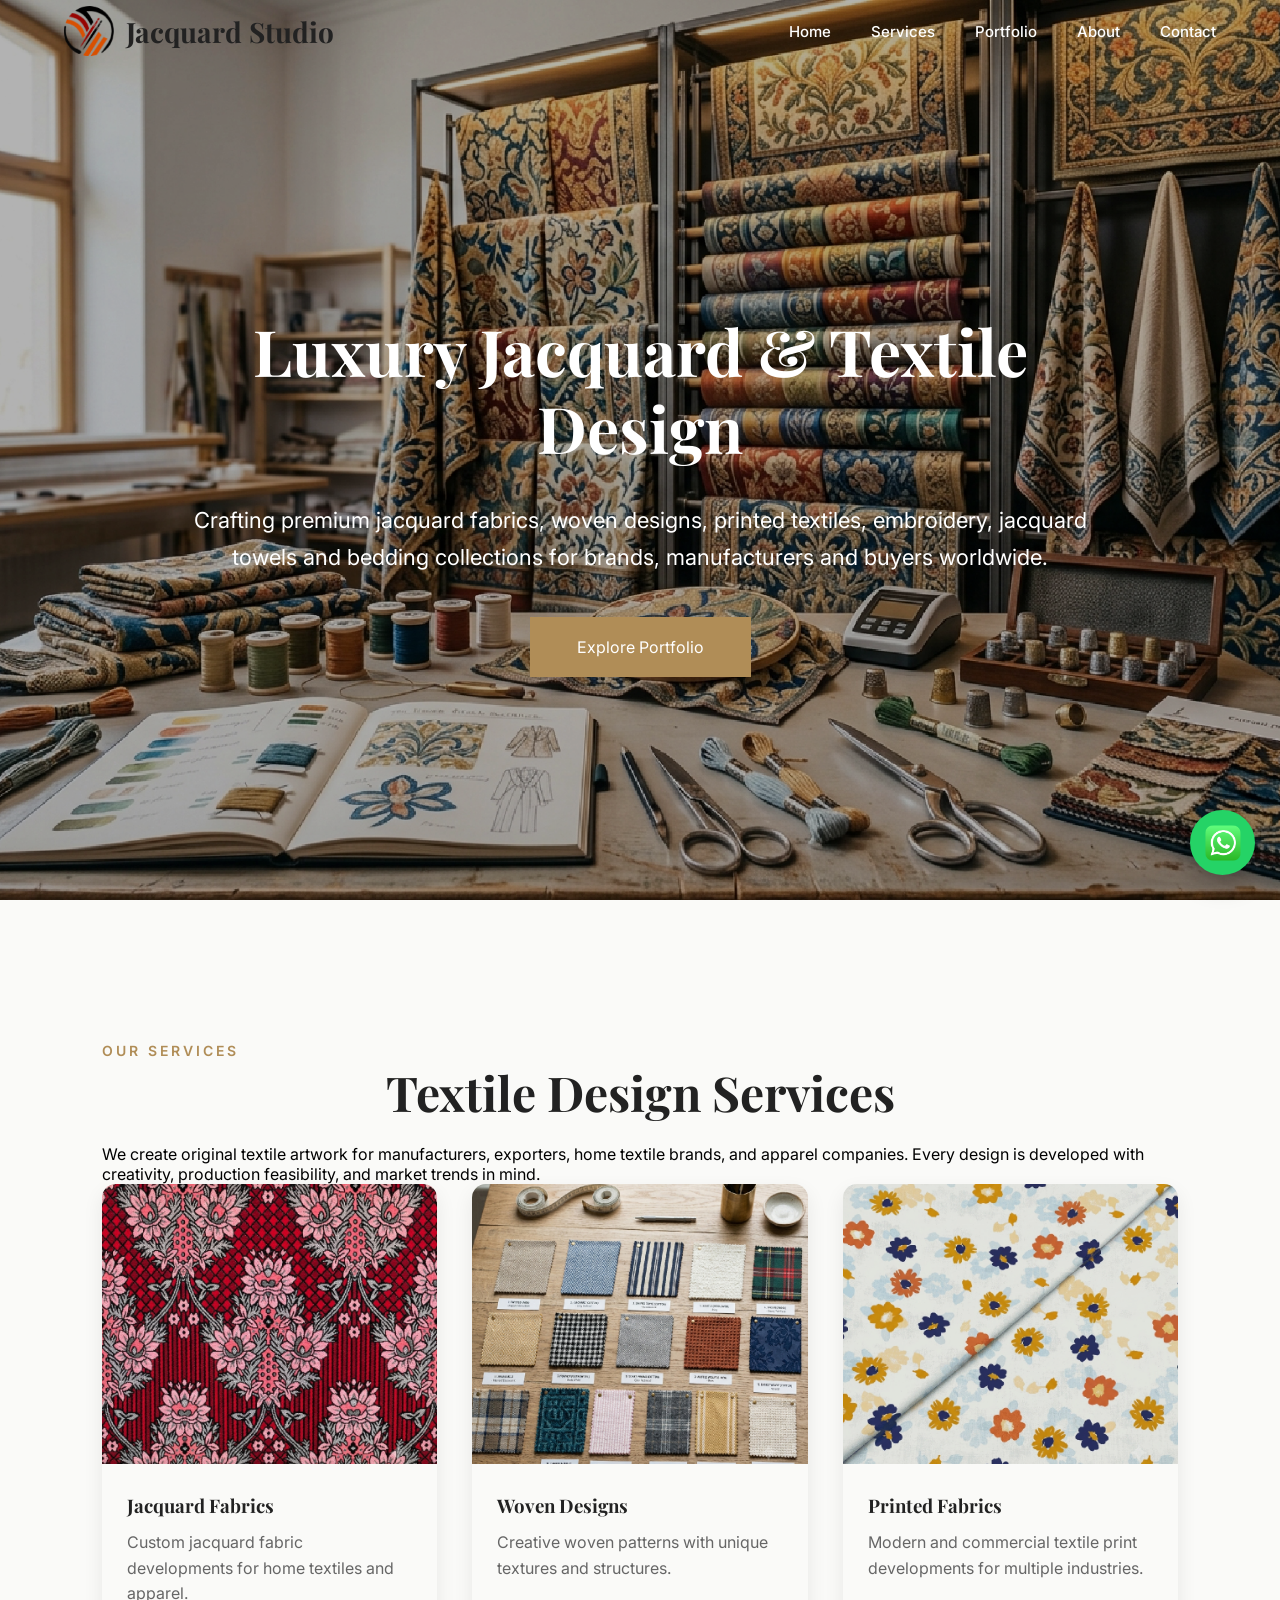
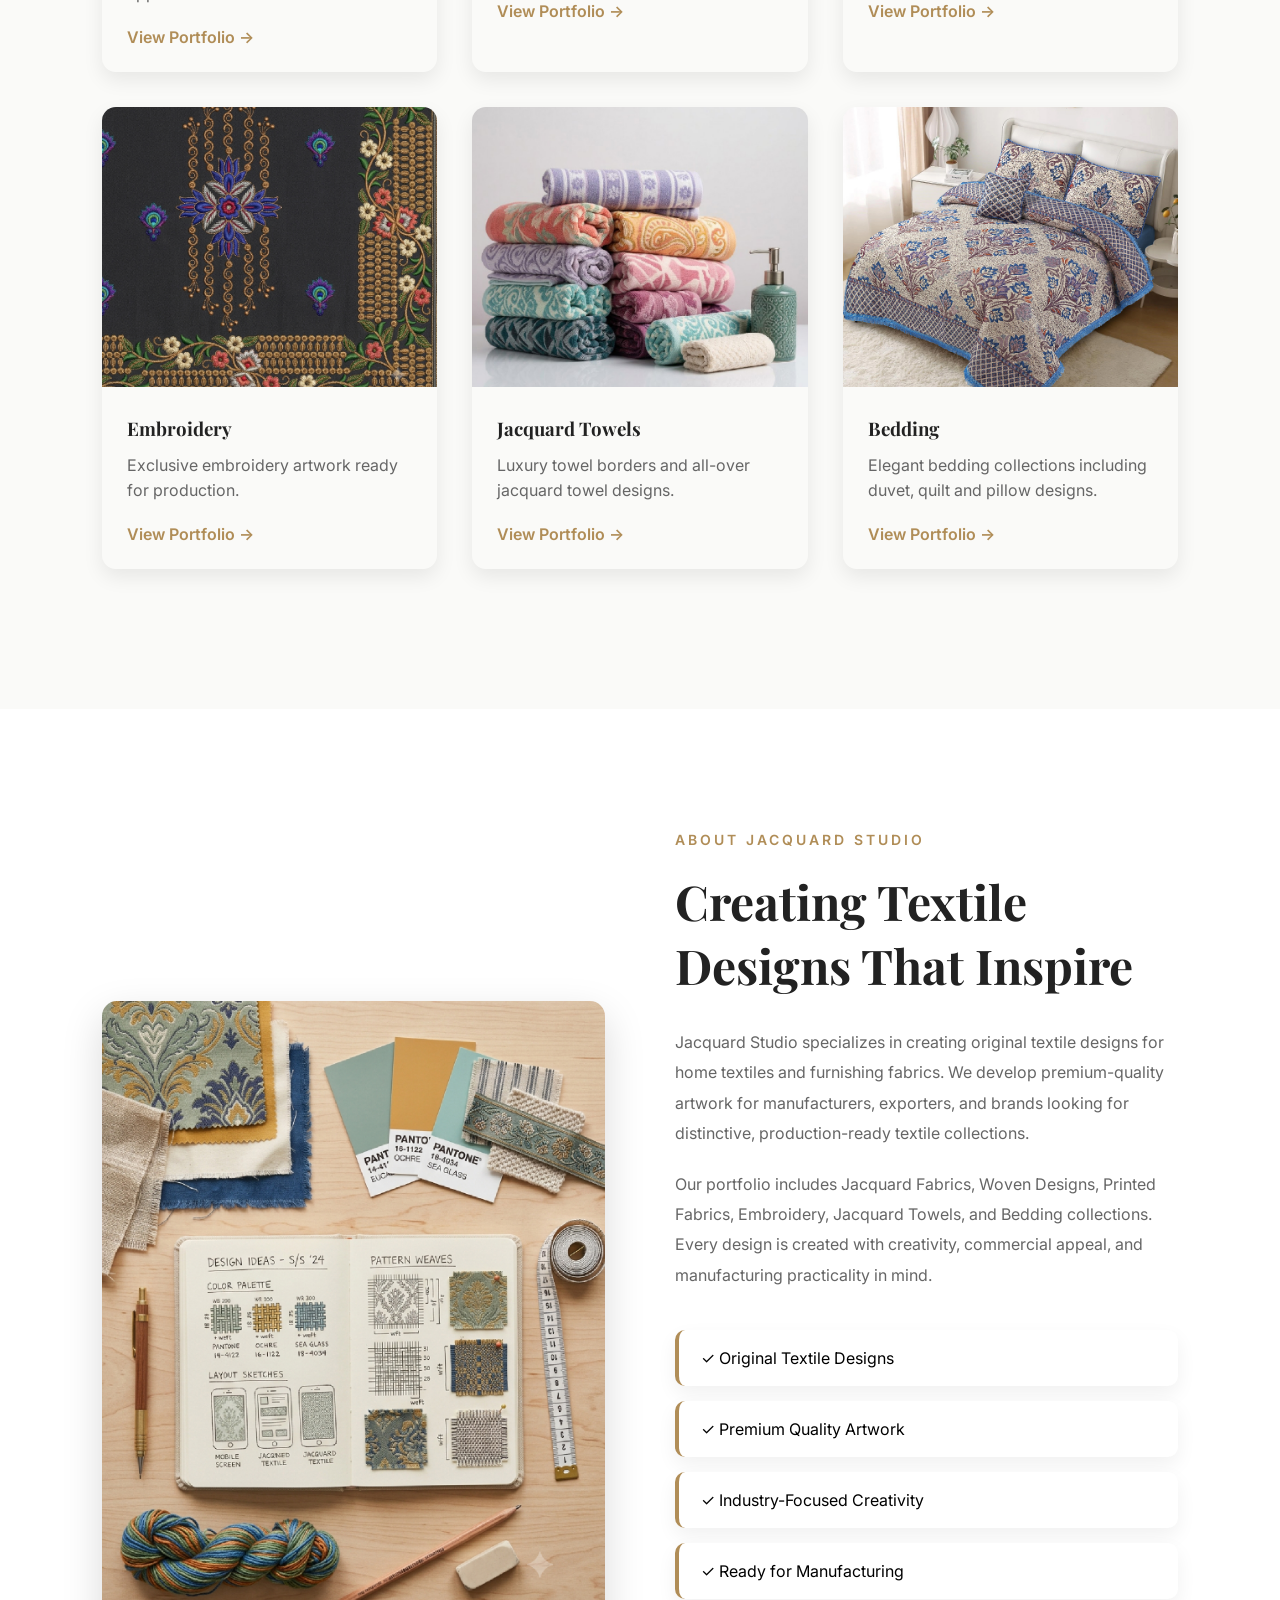
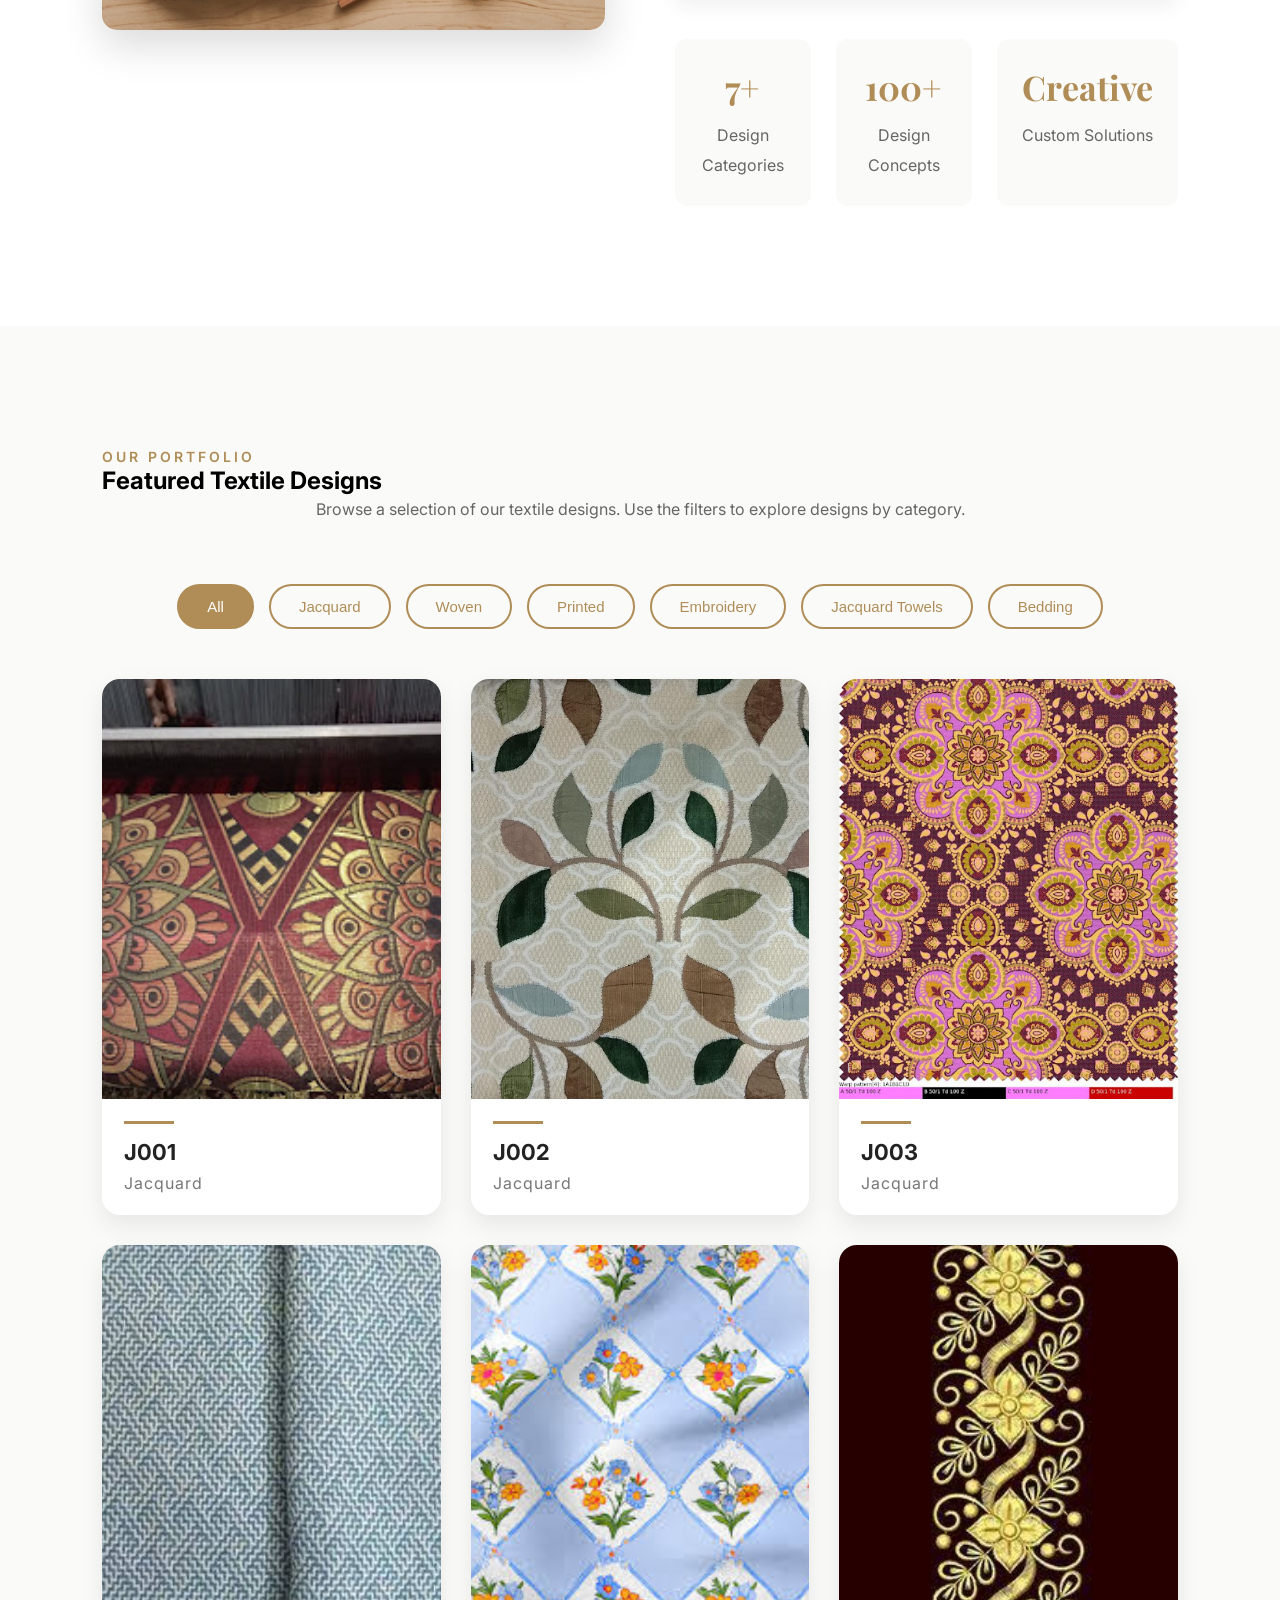
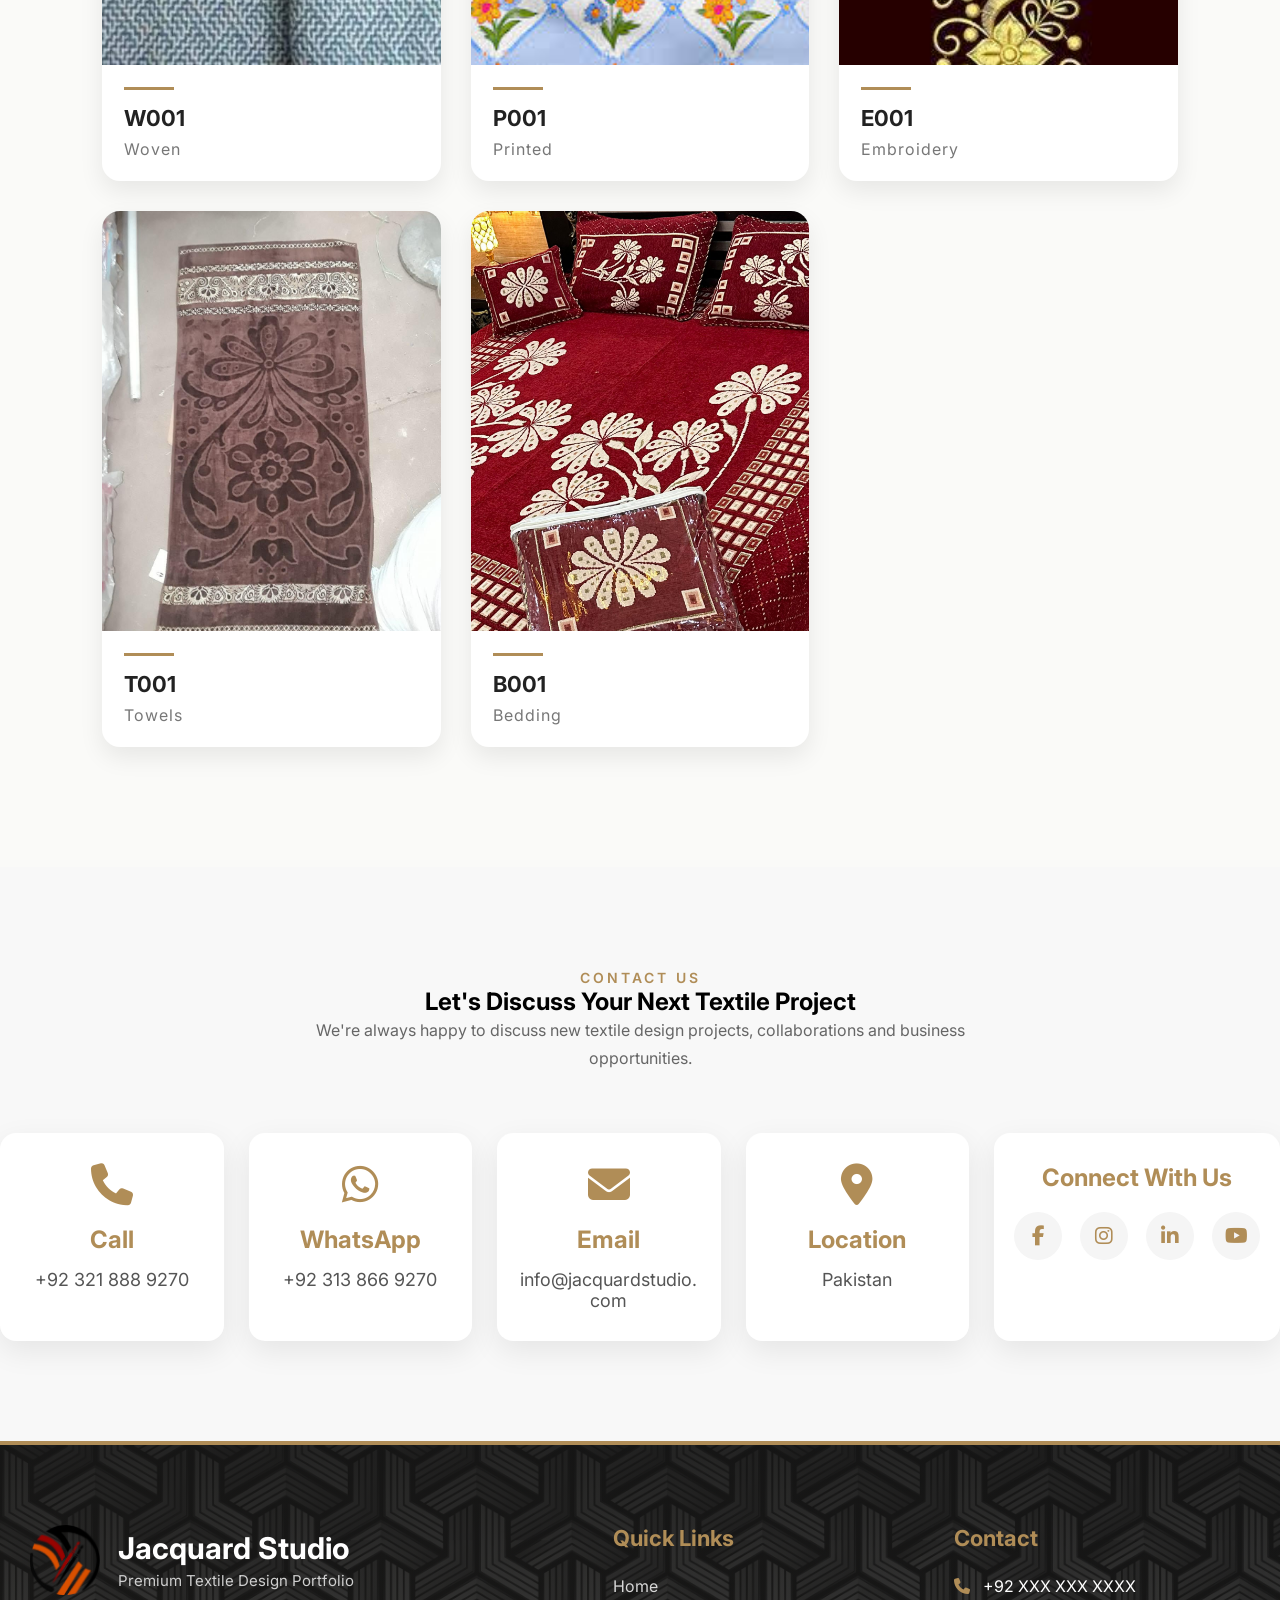
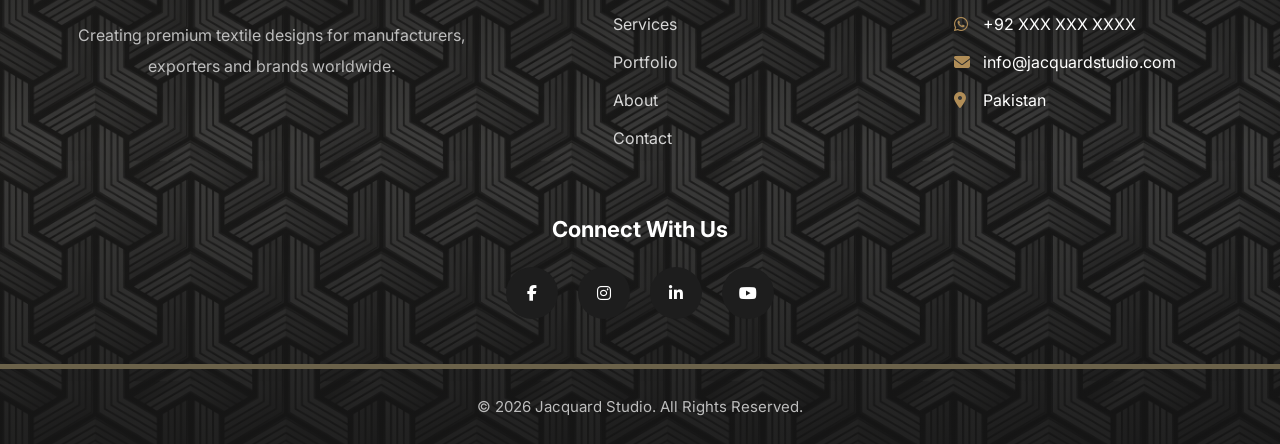
==== index.html @ b092a9c2 "Initial website upload" ====
<!DOCTYPE html>
<html lang="en">

<head>
    <meta charset="UTF-8">
    <meta name="viewport" content="width=device-width, initial-scale=1.0">

    <title>Jacquard Studio | Premium Jacquard Fabric & Textile Design</title>

    
    <link rel="preconnect" href="https://fonts.googleapis.com">
    <link rel="preconnect" href="https://fonts.gstatic.com" crossorigin>
    <link href="https://fonts.googleapis.com/css2?family=Inter:wght@300;400;500;600&family=Playfair+Display:wght@600;700&display=swap" rel="stylesheet">
    <link rel="stylesheet" href="https://cdnjs.cloudflare.com/ajax/libs/font-awesome/6.5.2/css/all.min.css">
    <link rel="stylesheet" href="css/style.css">
    <link rel="icon" type="image/png" href="favicon.png">
    <meta name="description" content="Jacquard Studio specializes in premium jacquard fabric designs, woven textiles, embroidery, towels, bedding and custom textile artwork for manufacturers, exporters and brands worldwide.">
    <meta name="theme-color" content="#C8A46B">

    <meta property="og:title" content="Jacquard Studio">

    <meta property="og:description" content="Premium Jacquard Fabric & Textile Design Portfolio">

    <meta property="og:image" content="images/og-image.jpg">

    <meta property="og:type" content="website">
    <meta property="og:site_name" content="Jacquard Studio">
    <meta property="og:locale" content="en_US">
    <meta name="twitter:card" content="summary_large_image">
    <meta name="twitter:title" content="Jacquard Studio">
    <meta name="twitter:description" content="Premium Jacquard Fabric & Textile Design Portfolio">
    <meta name="twitter:image" content="images/og-image.jpg">
    

    
</head>
<a href="https://wa.me/923138669270"
   class="whatsapp-float"
   target="_blank"
   aria-label="Chat on WhatsApp">

    <img src="images/whatsapp.png" alt="WhatsApp">

</a>
<a href="#home" class="back-to-top" aria-label="Back to Top">
    <i class="fa-solid fa-arrow-up"></i>
</a>
<body>

    <header class="header">

    <nav class="navbar">

        <div class="logo">
            <img src="images/logo.png" alt="Jacquard Studio Logo">
            <span>Jacquard Studio</span>
        </div>

        <!-- Hamburger Menu -->

        <div class="menu-toggle">
            <i class="fa-solid fa-bars"></i>
        </div>

        <ul class="nav-links">
            <li><a href="#home">Home</a></li>
            <li><a href="#services">Services</a></li>
            <li><a href="#portfolio">Portfolio</a></li>
            <li><a href="#about">About</a></li>
            <li><a href="#contact">Contact</a></li>
        </ul>

    </nav>

    </header>

    
<section class="hero reveal" id="home">

    <div class="hero-overlay">

        <div class="hero-content">

            <h1>Luxury Jacquard & Textile Design</h1>
                       

            <p>
                Crafting premium jacquard fabrics, woven designs, printed textiles,
                embroidery, jacquard towels and bedding collections for brands,
                manufacturers and buyers worldwide.
            </p>
          
            <div class="hero-buttons">
                <a href="#portfolio" class="btn">
                    Explore Portfolio
                </a>
            </div>

        </div>

    </div>

</section>
<!-- ===========================
     FEATURED COLLECTIONS
=========================== -->

<section class="collections reveal" id="services">

       <span class="section-subtitle">OUR SERVICES</span>

        <h2>Textile Design Services</h2>
        <p>
        We create original textile artwork for manufacturers, exporters, home textile brands, and apparel companies. Every design is developed with creativity, production feasibility, and market trends in mind.
        </p>

        <div class="collection-grid">

            <div class="card">
                
                <div class="collection-image">
                    <img src="images/collections/jacquard.jpg" alt="Jacquard Fabrics">
                </div>

                <div class="card-content">
                    <h3>Jacquard Fabrics</h3>
                    <p>Custom jacquard fabric developments for home textiles and apparel.</p>
                   
                    <a href="#portfolio" class="learn-more">
                        View Portfolio →
                    </a>

                </div>
            </div>

            <div class="card">
                <img src="images/collections/woven.jpg" alt="Woven Designs">
                <div class="card-content">
                    <h3>Woven Designs</h3>
                    <p>Creative woven patterns with unique textures and structures.</p>
                    <a href="#portfolio" class="learn-more">
                        View Portfolio →
                    </a>
                </div>
            </div>

            <div class="card">
                <img src="images/collections/printed.jpg" alt="Printed Fabrics">
                <div class="card-content">
                    <h3>Printed Fabrics</h3>
                    <p>Modern and commercial textile print developments for multiple industries.</p>
                    <a href="#portfolio" class="learn-more">
                        View Portfolio →
                    </a>
                </div>
            </div>

            <div class="card">
                <img src="images/collections/embroidery.jpg" alt="Embroidery">
                <div class="card-content">
                    <h3>Embroidery</h3>
                    <p>Exclusive embroidery artwork ready for production.</p>
                    <a href="#portfolio" class="learn-more">
                        View Portfolio →
                    </a>
                </div>
            </div>

            <div class="card">
                <img src="images/collections/jacquard-towel.jpg" alt="Jacquard Towels">
                <div class="card-content">
                <h3>Jacquard Towels</h3>
                <p>Luxury towel borders and all-over jacquard towel designs.</p>
                    <a href="#portfolio" class="learn-more">
                        View Portfolio →
                    </a>
            </div>
        </div>

            <div class="card">
                <img src="images/collections/bedding.jpg" alt="Bedding">
                <div class="card-content">
                    <h3>Bedding</h3>
                    <p>Elegant bedding collections including duvet, quilt and pillow designs.</p>
                    <a href="#portfolio" class="learn-more">
                        View Portfolio →
                    </a>
                </div>
            </div>

        </div>

    </div>

</section>
<!-- ===========================
     ABOUT SECTION
=========================== -->

<section class="about reveal" id="about">

    <div class="about-container">

        <div class="about-image">

            <img src="images/about/designer.jpg" alt="Textile Designer">

        </div>

        <div class="about-content">

            <span class="section-subtitle">ABOUT JACQUARD STUDIO</span>

            <h2>Creating Textile Designs That Inspire</h2>

            <p class="about-text">
                Jacquard Studio specializes in creating original textile designs for home textiles and furnishing fabrics. We develop premium-quality artwork for manufacturers, exporters, and brands looking for distinctive, production-ready textile collections.
            </p>

            <p class="about-text">
                Our portfolio includes Jacquard Fabrics, Woven Designs, Printed Fabrics, Embroidery, Jacquard Towels, and Bedding collections. Every design is created with creativity, commercial appeal, and manufacturing practicality in mind.
            </p>
<div class="about-features">

    <div class="feature">

        ✓ Original Textile Designs

    </div>

    <div class="feature">

        ✓ Premium Quality Artwork

    </div>

    <div class="feature">

        ✓ Industry-Focused Creativity

    </div>

    <div class="feature">

        ✓ Ready for Manufacturing

    </div>

</div>

            <div class="stats">

                <div class="stat-box">
                    <h3>7+</h3>
                    <p>Design Categories</p>
                </div>

                <div class="stat-box">
                    <h3>100+</h3>
                    <p>Design Concepts</p>
                </div>

                <div class="stat-box">
                    <h3>Creative</h3>
                    <p>Custom Solutions</p>
                </div>

            </div>

        </div>

    </div>

</section>

<!-- ===========================
     PORTFOLIO
=========================== -->

<section class="portfolio reveal" id="portfolio">

    <div class="container">

        <span class="section-subtitle">OUR PORTFOLIO</span>

        <h2>Featured Textile Designs</h2>

        <p class="section-text">
            Browse a selection of our textile designs. Use the filters to explore
            designs by category.
        </p>

        <div class="portfolio-filters">

            <button class="filter-btn active" data-filter="all">All</button>

            <button class="filter-btn" data-filter="jacquard">Jacquard</button>

            <button class="filter-btn" data-filter="woven">Woven</button>

            <button class="filter-btn" data-filter="printed">Printed</button>

            <button class="filter-btn" data-filter="embroidery">Embroidery</button>

            <button class="filter-btn" data-filter="towels">Jacquard Towels</button>

            <button class="filter-btn" data-filter="bedding">Bedding</button>

        </div>

        <div id="portfolio-grid" class="portfolio-grid">

        </div>

    </div>

</section>
<!-- ===========================
     LIGHTBOX
=========================== -->

<div class="lightbox" id="lightbox">

    <span class="close-lightbox">&times;</span>

    <button class="lightbox-btn prev-btn">&#10094;</button>

    <img id="lightbox-image" src="" alt="">

    <button class="lightbox-btn next-btn">&#10095;</button>

    <div class="lightbox-info">

        <p>Design No.</p>

        <h2 id="lightbox-title"></h2>
        <p id="lightbox-counter"></p>
      

    </div>

</div>

<!-- ===========================
     CONTACT
=========================== -->

<section class="contact" id="contact">

    <div class="container">

        <span class="section-subtitle">CONTACT US</span>

        <h2>Let's Discuss Your Next Textile Project</h2>

        <p class="section-text">
            We're always happy to discuss new textile design projects,
            collaborations and business opportunities.
        </p>

        <div class="contact-grid">

    <div class="contact-card">
        <i class="fa-solid fa-phone"></i>
        <h3>Call</h3>
        <p>+92 321 888 9270</p>
    </div>

    <div class="contact-card">
        <i class="fa-brands fa-whatsapp"></i>
        <h3>WhatsApp</h3>
        <p>+92 313 866 9270</p>
    </div>

    <div class="contact-card">
        <i class="fa-solid fa-envelope"></i>
        <h3>Email</h3>
        <p>info@jacquardstudio.com</p>
    </div>

    <div class="contact-card">
        <i class="fa-solid fa-location-dot"></i>
        <h3>Location</h3>
        <p>Pakistan</p>
    </div>

    <div class="contact-card">
        <h3>Connect With Us</h3>

        <div class="social-icons">
            <a href="#"><i class="fa-brands fa-facebook-f"></i></a>
            <a href="#"><i class="fa-brands fa-instagram"></i></a>
            <a href="#"><i class="fa-brands fa-linkedin-in"></i></a>
            <a href="#"><i class="fa-brands fa-youtube"></i></a>
        </div>

    </div>

</div>

</section>
<!-- ===========================
     FOOTER
=========================== -->

<footer class="footer">

    <div class="footer-top-line"></div>

    <div class="container footer-container">

        <!-- Logo Column -->
        <div class="footer-column">

            <div class="footer-logo">

                <img src="images/logo.png" alt="Jacquard Studio Logo">

                <div>

                    <h3>Jacquard Studio</h3>

                    <p>Premium Textile Design Portfolio</p>

                </div>

            </div>

            <p class="footer-description">
                Creating premium textile designs for manufacturers,
                exporters and brands worldwide.
            </p>

        </div>

        <!-- Quick Links -->
        <div class="footer-column">

            <h4>Quick Links</h4>

            <ul>

                <li><a href="#home">Home</a></li>

                <li><a href="#services">Services</a></li>

                <li><a href="#portfolio">Portfolio</a></li>

                <li><a href="#about">About</a></li>

                <li><a href="#contact">Contact</a></li>

            </ul>

        </div>

        <!-- Contact -->
        <div class="footer-column">

            <h4>Contact</h4>

            <ul>

                <li>
                    <i class="fa-solid fa-phone"></i>
                    +92 XXX XXX XXXX
                </li>

                <li>
                    <i class="fa-brands fa-whatsapp"></i>
                    +92 XXX XXX XXXX
                </li>

                <li>
                    <i class="fa-solid fa-envelope"></i>
                    info@jacquardstudio.com
                </li>

                <li>
                    <i class="fa-solid fa-location-dot"></i>
                    Pakistan
                </li>

            </ul>

        </div>

    </div>

    <!-- Social -->

    <div class="footer-social">

        <h4>Connect With Us</h4>

        <a href="#"><i class="fa-brands fa-facebook-f"></i></a>

        <a href="#"><i class="fa-brands fa-instagram"></i></a>

        <a href="#"><i class="fa-brands fa-linkedin-in"></i></a>

        <a href="#"><i class="fa-brands fa-youtube"></i></a>

    </div>

    <!-- Copyright -->

    <div class="footer-bottom">

        © 2026 Jacquard Studio. All Rights Reserved.

    </div>

</footer>

<script src="js/portfolio.js"></script>
<script src="js/gallery.js"></script>
<script src="js/script.js"></script>

</body>
</html>
---- css/style.css ----
/* ===========================
   DESIGN SYSTEM
=========================== */

:root{

    /* Brand Colors */

    --primary:#B08D57;
    --primary-dark:#8F6E3C;

    /* Backgrounds */

    --background:#FAFAF8;
    --surface:#FFFFFF;

    /* Text */

    --dark:#222222;
    --text:#666666;

    /* Border */

    --border:#E8E2D8;

    /* Shadows */

    --shadow-small:0 8px 20px rgba(0,0,0,.08);
    --shadow-large:0 18px 45px rgba(0,0,0,.15);

    /* Border Radius */

    --radius:14px;

    /* Animation */

    --transition:0.35s ease;
}
html{
    scroll-behavior:smooth;
}
/* ===========================
   RESET
=========================== */

* {
    margin: 0;
    padding: 0;
    box-sizing: border-box;
}

/* ===========================
   BODY
=========================== */

body {
    font-family: 'Inter', sans-serif;
    background:var(--background);
}

/* ===========================
   HEADER
=========================== */

.header{
    position:fixed;
    top:0;
    left:0;
    width:100%;
    z-index:1000;
    background:transparent;
    transition:all .35s ease;
}
.header.scrolled{
    background:rgba(125, 126, 128, 0.92);
    backdrop-filter:blur(12px);
    -webkit-backdrop-filter:blur(12px);
    box-shadow:0 8px 25px rgba(0,0,0,.15);
}
/* ===========================
   NAVBAR
=========================== */

.navbar {
    width: 90%;
    max-width: 1400px;
    margin: auto;

    display: flex;
    justify-content: space-between;
    align-items: center;

    padding: 6px 0;
    padding-bottom:6px;
}

/* ===========================
   LOGO
=========================== */

.logo{
    display:flex;
    align-items:center;
    gap:12px;
    font-family:'Playfair Display', serif;
    font-size:28px;
    font-weight:700;
    color:var(--dark);
}
.logo img{
    width:50px;
    height:50px;
    object-fit:contain;
}

/* ===========================
   MENU
=========================== */

.nav-links {
    list-style: none;
    display: flex;
    gap: 40px;
    
}

.nav-links a {
    text-decoration: none;
    color:white;
    font-size:15px;
    font-weight:500;
    transition: color 0.3s ease;
}

.nav-links a:hover {
    color: var(--primary);
}
/* ===========================
   HERO SECTION
=========================== */

.hero{

    height:100vh;
    background:url("../images/hero/hero.jpg") center center/cover no-repeat;
    display:flex;

}

.hero-overlay{

    width:100%;
    flex:1;
    display:flex;
    justify-content:center;
    align-items:center;
    background:rgba(0,0,0,.30);
    padding-top:90px;
    box-sizing:border-box;

}

.hero-content {
    text-align: center;
    color: white;
    width: 90%;
    max-width: 900px;
}

.hero-content h1 {

    font-family:'Playfair Display', serif;
    font-size:64px;
    font-weight:700;
    line-height:1.2;
    margin-bottom:35px;

}

.hero-content p {
    font-size: 22px;
    line-height: 1.7;
    margin-bottom: 40px;
}

.btn{

    display:inline-block;
    padding:18px 45px;
    background:var(--primary);
    border:2px solid var(--primary);
    color:var(--white);
    text-decoration:none;
    transition:var(--transition);
}

.btn:hover{

    background:transparent;

    color:var(--white);

}
/* ===========================
   FEATURED COLLECTIONS
=========================== */

.collections{
    padding:140px 8%;
    background: var(--background);
}

.container{
    max-width:1400px;
    margin:auto;
}

.collections h2{
    text-align:center;
    font-size:48px;
    font-family:'Playfair Display', serif;
    margin-bottom:20px;
    color:var(--dark);
}

.section-text{
    text-align:center;
    max-width:700px;
    margin:0 auto 60px;
    color:var(--text);
    line-height:1.8;
}

.collection-grid{
    display:grid;
    grid-template-columns:repeat(3,1fr);
    gap:35px;
}

.card{
    background:var(--white);
    border-radius:var(--radius);
    overflow:hidden;
    box-shadow:var(--shadow-small);
    transition:transform .35s ease, box-shadow .35s ease;
}

.card:hover{
    transform:translateY(-10px);
    box-shadow:var(--shadow-large);
    transform:scale(1.08);
    filter:brightness(110%);
}

.card img{
    width:100%;
    height:280px;
    object-fit:cover;
    transition:transform .4s ease;
}

.card:hover img{
    transform:scale(1.08);
}

.card-content{
    padding:25px;
}

.card-content h3{
    margin-bottom:12px;
    font-family:'Playfair Display', serif;
    color:var(--dark);
}

.card-content p{
    color:var(--text);
    line-height:1.6;
    margin-bottom:20px;
}

.card-content a{
    color:var(--primary);
    text-decoration:none;
    font-weight:600;
}

.card-content a:hover{
    text-decoration:underline;
}
/* ===========================
   ABOUT SECTION
=========================== */

.about{
    padding:120px 8%;
    background: var(--surface);
}

.about-container{
    max-width:1400px;
    margin:auto;

    display:grid;
    grid-template-columns:1fr 1fr;
    gap:70px;

    align-items:center;
}

.about-image img{
    width:100%;
    border-radius:15px;
    box-shadow:0 15px 40px rgba(0,0,0,.15);
}

.section-subtitle{
    color:var(--primary);
    letter-spacing:3px;
    font-size:14px;
    font-weight:600;
}

.about-content h2{
    font-family:'Playfair Display', serif;
    font-size:48px;
    margin:20px 0 30px;
    color:var(--dark);
}

.about-content p{
    color:var(--text);
    line-height:1.9;
    margin-bottom:20px;
}

.stats{
    display:flex;
    gap:25px;
    margin-top:40px;
}

.stat-box{
    background: var(--background);
    padding:25px;
    border-radius:12px;
    flex:1;
    text-align:center;
}

.stat-box h3{
    font-size:34px;
    color:var(--primary);
    font-family:'Playfair Display', serif;
}

.stat-box p{
    margin-top:10px;
    margin-bottom:0;
}
/* ===========================
   PORTFOLIO
=========================== */

.portfolio{

    padding:120px 8%;

    background:var(--background);

}

.portfolio-filters{

    display:flex;
    justify-content:center;
    flex-wrap:wrap;
    gap:15px;
    margin:50px 0;

}

.filter-btn{

    padding:12px 28px;
    border:2px solid var(--primary);
    background:transparent;
    color:var(--primary);
    cursor:pointer;
    border-radius:40px;
    transition:var(--transition);
    font-size:15px;

}

.filter-btn:hover,
.filter-btn.active{

    background:var(--primary);
    color:white;

}

.portfolio-grid{
    display:grid;
    grid-template-columns:repeat(auto-fit,minmax(280px,1fr));
    gap:30px;

}
/* ===========================
   PREMIUM PORTFOLIO CARDS
=========================== */

.portfolio-card{

    background:#fff;

    border-radius:18px;

    overflow:hidden;

    box-shadow:0 10px 25px rgba(0,0,0,.08);

    transition:.4s;

}

.portfolio-card:hover{

    transform:translateY(-10px);

    box-shadow:0 18px 40px rgba(0,0,0,.15);

}

.portfolio-image{

    position:relative;

    overflow:hidden;

}

.portfolio-image img{

    width:100%;
    height:420px;
    object-fit:cover;
    transition:.6s;
    display:block;

}

.portfolio-card:hover img{

    transform:scale(1.08);

}

.portfolio-overlay{

    position:absolute;

    inset:0;

    background:rgba(196,157,90,.82);

    display:flex;

    justify-content:center;

    align-items:center;

    opacity:0;

    transition:.4s;

}

.portfolio-card:hover .portfolio-overlay{

    opacity:1;

}

.portfolio-overlay span{

    color:#fff;

    font-size:20px;

    font-weight:600;

    letter-spacing:1px;

}

.portfolio-info{

    padding:22px;

}

.portfolio-info h3{

    font-size:22px;

    color:var(--dark);

    margin-bottom:8px;

}

.portfolio-info p{

    text-transform:capitalize;

    color:#777;

    letter-spacing:1px;

}
.portfolio-info::before{

    content:"";

    width:50px;

    height:3px;

    background:var(--primary);

    display:block;

    margin-bottom:15px;

}
/* ===========================
   PREMIUM LIGHTBOX
=========================== */

.lightbox{

    position:fixed;

    inset:0;

    background:rgba(0,0,0,.94);

    display:none;

    justify-content:center;

    align-items:center;

    flex-direction:column;

    z-index:9999;

}

.lightbox.active{

    display:flex;

}

.lightbox img{

    width:80%;

    max-width:1100px;

    max-height:75vh;

    object-fit:contain;

    border-radius:12px;

    box-shadow:0 20px 50px rgba(0,0,0,.5);

}

.lightbox-info{

    text-align:center;

    margin-top:25px;

    color:white;

}

.lightbox-info p{

    color:#C49D5A;

    letter-spacing:2px;

    text-transform:uppercase;

}

.lightbox-info h2{

    font-size:34px;

    margin-top:10px;

}

.close-lightbox{

    position:absolute;

    top:25px;

    right:40px;

    color:white;

    font-size:50px;

    cursor:pointer;

}

.close-lightbox:hover{

    color:var(--primary);

}

.lightbox-btn{

    position:absolute;

    top:50%;

    transform:translateY(-50%);

    background:rgba(255,255,255,.12);

    border:none;

    color:white;

    width:60px;

    height:60px;

    border-radius:50%;

    cursor:pointer;

    font-size:28px;

    transition:.3s;

}

.lightbox-btn:hover{

    background:var(--primary);

}

.prev-btn{

    left:40px;

}

.next-btn{

    right:40px;

}
.lightbox img{

    transition:opacity .35s ease;

}

.lightbox img.fade{

    opacity:0;

}
#lightbox-counter{
    margin-top:15px;
    color:#C49D5A;
    font-size:18px;
    letter-spacing:2px;
}
/* ===========================
   ABOUT FEATURES
=========================== */

.about-features{
    margin-top:40px;
}
.feature{
    background:#fff;
    padding:18px 22px;
    margin-bottom:15px;
    border-left:4px solid var(--primary);
    border-radius:10px;
    box-shadow:0 8px 20px rgba(0,0,0,.06);
    transition:.3s;
}

.feature:hover{
    transform:translateX(8px);

}
.hero-buttons{
    display:flex;
    justify-content:center;
    align-items:center;
    margin-top:35px;
}

.whatsapp-btn{
    background:#25D366;
    color:white;

}
.whatsapp-btn:hover{
    background:#1DA851;

}
/* ===========================
   FLOATING WHATSAPP
=========================== */

.whatsapp-float{
    position:fixed;
    right:25px;
    bottom:25px;
    width:65px;
    height:65px;
    border-radius:50%;
    background:#25D366;
    display:flex;
    justify-content:center;
    align-items:center;
    box-shadow:0 10px 25px rgba(0,0,0,.25);
    transition:.3s;
    z-index:9999;

}

.whatsapp-float:hover{
    transform:scale(1.1);

}

.whatsapp-float img{
    width:36px;
    height:36px;

}
/* ===========================
   CONTACT
=========================== */

.contact{
    padding:100px 0;
    background:#F8F8F8;
    text-align:center;

}

.contact-grid{
    display:grid;
    grid-template-columns:repeat(5,1fr);
    gap:25px;
    margin-top:50px;

}
.contact-card{
    background:#fff;
    padding:30px 20px;
    border-radius:16px;
    box-shadow:0 10px 30px rgba(0,0,0,.08);
    transition:.3s;
    text-align:center;

}

.contact-card:hover{
    transform:translateY(-8px);
}

.contact-card h3{
    color:var(--primary);
    margin-bottom:15px;
    font-size:24px;

}

.contact-card p{
    color:#555;
    font-size:18px;
    word-break:break-word;

}
/*==========================
  CONTACT ICONS
===========================*/

.contact-card i{
    font-size:42px;
    color:var(--primary);
    margin-bottom:20px;
}

.social-icons{
    display:flex;
    justify-content:center;
    gap:18px;
    margin-top:20px;
}

.social-icons a{

    width:48px;
    height:48px;
    display:flex;
    justify-content:center;
    align-items:center;
    border-radius:50%;
    background:#f5f5f5;
    color:var(--primary);
    text-decoration:none;
    transition:.3s;

}

.social-icons a:hover{
    background:var(--primary);
    color:#fff;
    transform:translateY(-5px);

}
.social-icons i{
    font-size:20px;
    margin:0;
}


@media (max-width:576px){
.hero-content h1{
    font-size:32px;
}

.hero-content p{
    font-size:16px;
}

}
/*====================================
        PREMIUM FOOTER
====================================*/

.footer{

 background:
    linear-gradient(
        rgba(20,20,20,.90),
        rgba(20,20,20,.75),
        rgba(20,20,20,.92)
    ),
    linear-gradient(
        135deg,
        rgba(200,164,107,.08),
        rgba(0,0,0,0)
    ),
    url("../images/footer/footer-bg.jpg");

    background-size:cover;
    background-position:center;
    background-repeat:no-repeat;
    color:#fff;

}

.footer-top-line{

    height:4px;
    background:var(--primary);

}

.footer-container{

    display:grid;
    grid-template-columns:2fr 1fr 1.2fr;
    gap:70px;

    padding:80px 0 50px;

}

.footer-logo{

    display:flex;
    align-items:center;
    gap:18px;
    margin-bottom:25px;
    margin-left:30px;
}

.footer-logo img{

    width:70px;
    height:70px;
    object-fit:contain;

}

.footer-logo h3{

    color:#ffffff;
    font-size:30px;
    margin-bottom:5px;

}

.footer-logo p{

    color:#cfcfcf;
    font-size:15px;

}

.footer-description{

    color:#bdbdbd;
    line-height:1.9;
    text-align:center;
    max-width:420px;
    margin:0 auto;

}

.footer-column h4{

    color:var(--primary);
    font-size:22px;
    margin-bottom:25px;

}

.footer-column ul{

    list-style:none;
    padding:0;

}

.footer-column ul li{

    margin-bottom:18px;

}

.footer-column ul li a{

    color:#d7d7d7;
    text-decoration:none;
    transition:.3s;

}

.footer-column ul li a:hover{

    color:var(--primary);
    padding-left:8px;

}

.footer-column ul li i{

    color:var(--primary);
    width:25px;

}

.footer-social{

    text-align:center;
    padding-bottom:45px;

}

.footer-social h4{

    color:#ffffff;
    margin-bottom:25px;
    font-size:22px;

}

.footer-social a{

    width:52px;
    height:52px;

    display:inline-flex;
    justify-content:center;
    align-items:center;

    margin:0 8px;
    border-radius:50%;
    text-decoration:none;
    background:#1d1d1d;
    color:#ffffff;
    transition:.35s;

}

.footer-social a:hover{
    background:var(--primary);
    transform:translateY(-6px);
}

.footer-bottom{

    border-top:5px solid #6b624a;
    text-align:center;
    padding:28px;
    color:#bdbdbd;
    font-size:15px;

}

/*==========================
      BACK TO TOP
==========================*/
.back-to-top{
    position:fixed;
    right:25px;
    bottom:105px;
    width:55px;
    height:55px;
    border-radius:50%;
    background:var(--primary);
    color:#fff;
    display:flex;
    justify-content:center;
    align-items:center;
    text-decoration:none;
    font-size:20px;
    box-shadow:0 10px 25px rgba(0,0,0,.25);
    transition:.3s;
    opacity:0;
    visibility:hidden;
    z-index:999;

}

.back-to-top:hover{
    transform:translateY(-6px);

}
/*====================================
      MOBILE NAVIGATION
====================================*/

.menu-toggle{
    display:none;
    font-size:30px;
    cursor:pointer;
    color:var(--primary);
}

@media(max-width:992px){
.navbar{
    position:relative;
    padding:12px 0;
}

.menu-toggle{
    display:block;

}

.nav-links{
    position:absolute;
    top:100%;
    left:0;
    width:100%;
    background:#111;
    flex-direction:column;
    align-items:center;
    padding:30px 0;
    gap:25px;
    display:none;
}
.nav-links.active{
    display:flex;
}
.nav-links li{
    margin:0;
}

.nav-links a{
    color:#fff;
    font-size:18px;
}
.nav-links a.active{
    color:var(--primary);
    font-weight:600;
    position:relative;
}

.nav-links a.active::after{
    content:"";
    position:absolute;
    left:0;
    bottom:-6px;
    width:100%;
    height:2px;
    background:var(--primary);
}

.footer-container{
grid-template-columns:1fr;
text-align:center;

}

.footer-logo{
justify-content:center;

}


.contact-grid{
        grid-template-columns:repeat(2,1fr);
}
.header{
    position:fixed;
    background:rgba(17,17,17,.92);
    backdrop-filter:blur(8px);
}



.logo{
    font-size:20px;
}

.logo img{
    width:40px;
    height:40px;
}

.hero{
    padding-top:90px;
}

.hero-content{
    padding-top:40px;
}
.hero-content h1{
    font-size:42px;
    line-height:1.2;
}
    }

/*====================================
        SCROLL REVEAL
====================================*/
.reveal{
    opacity:0;
    transform:translateY(60px);
    transition:all .8s ease;
}
.reveal.active{
    opacity:1;
    transform:translateY(0);

}
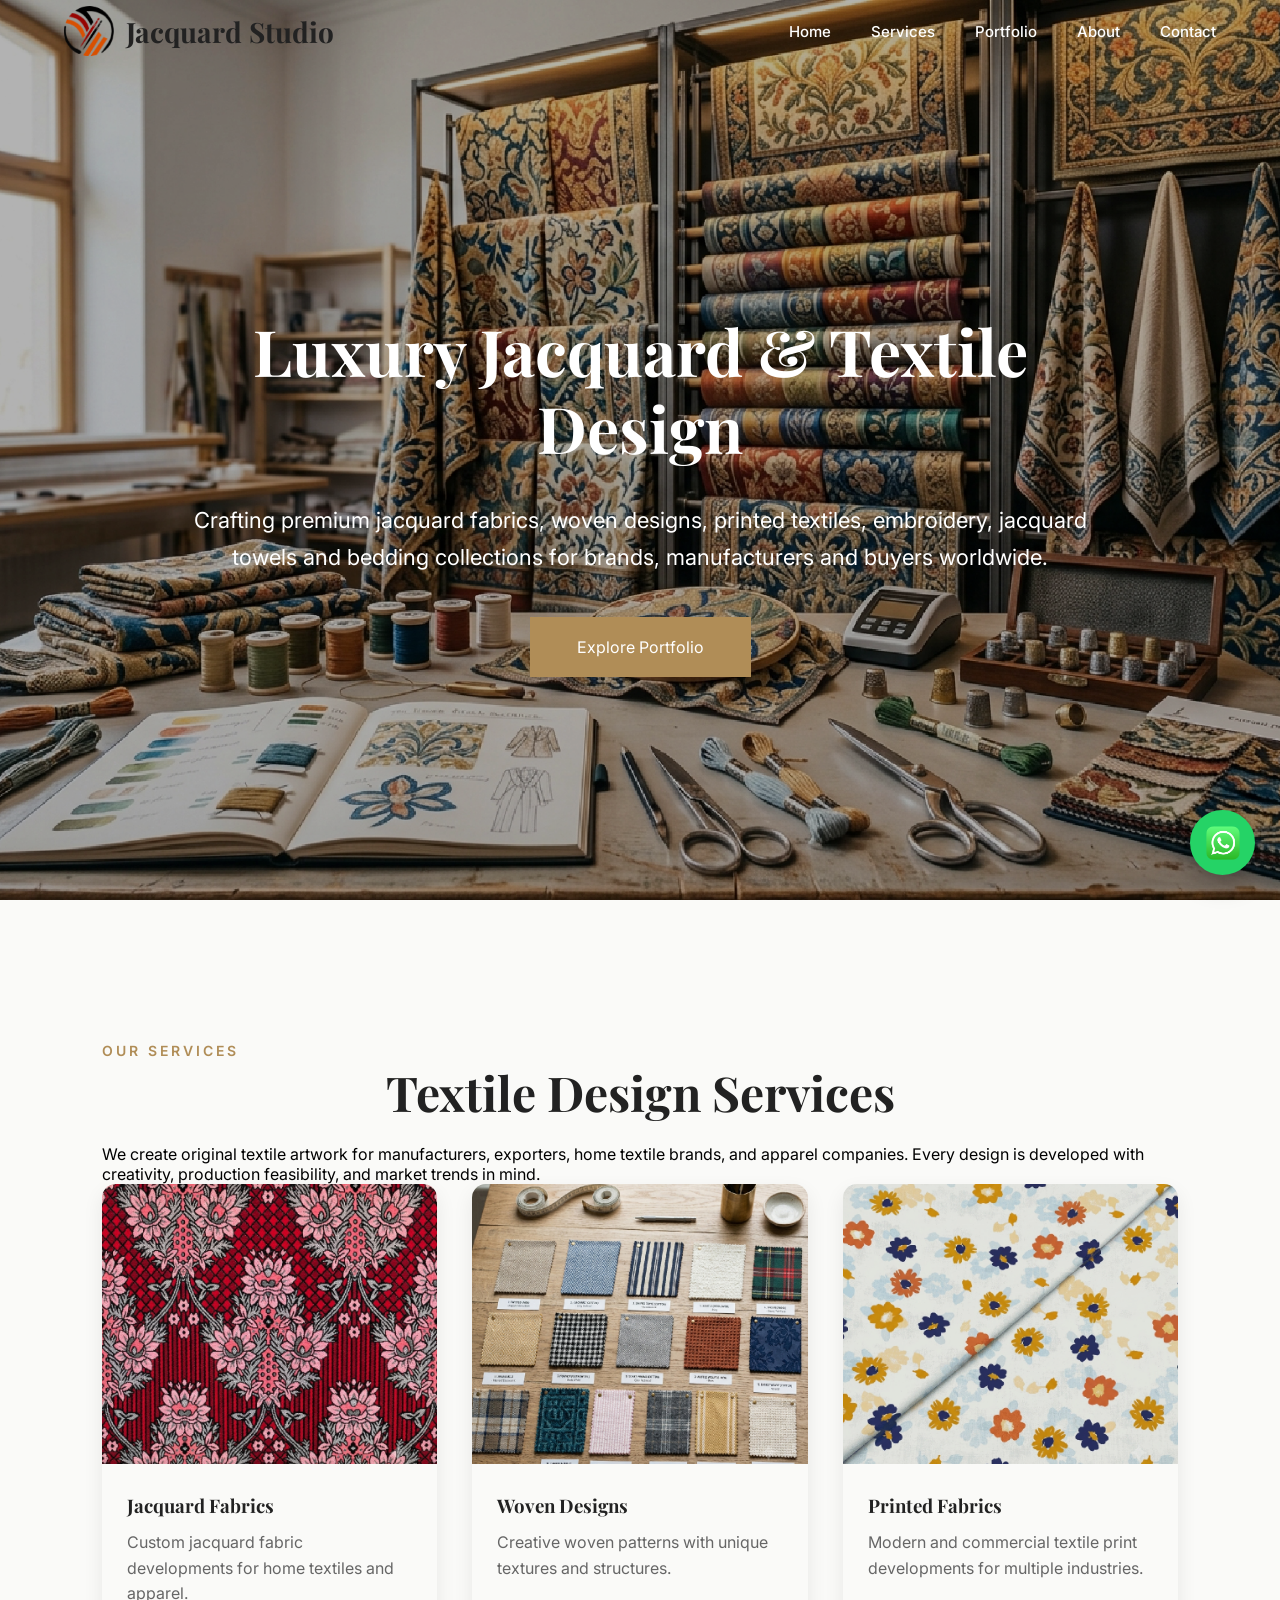
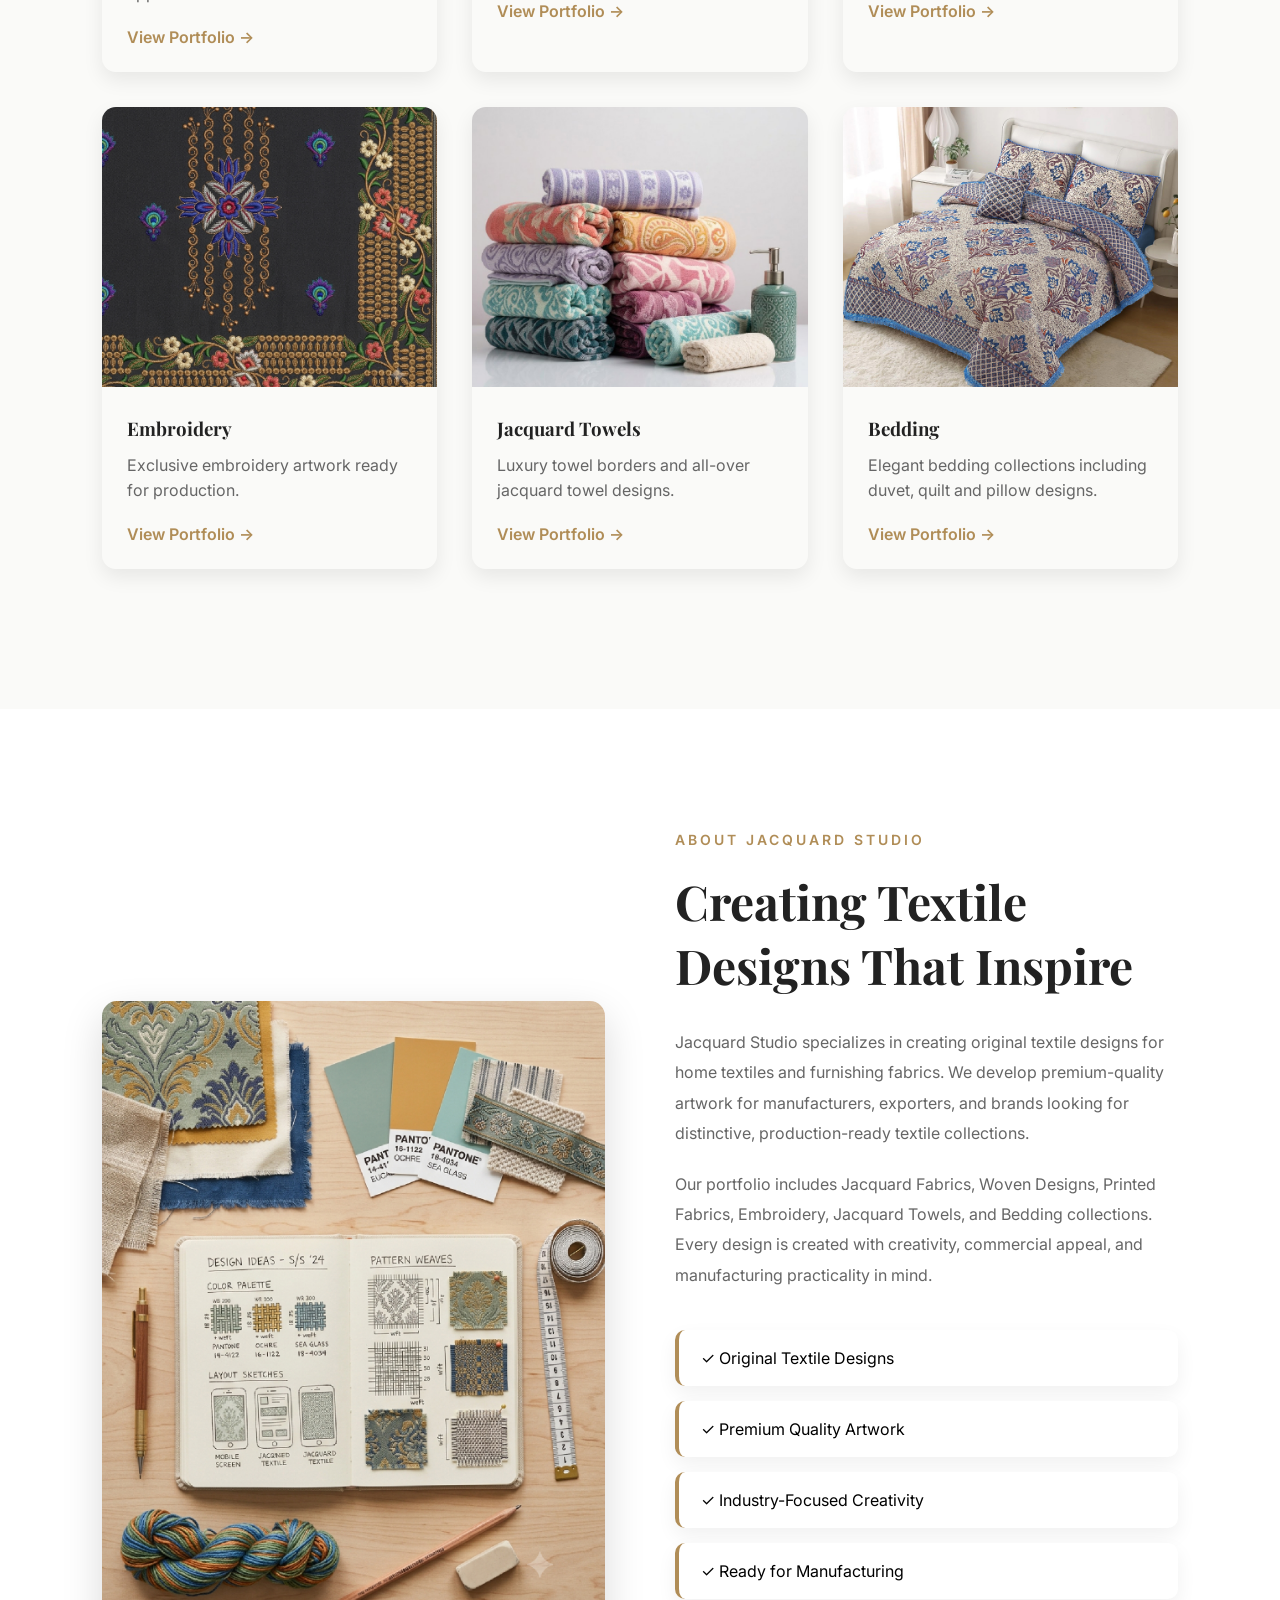
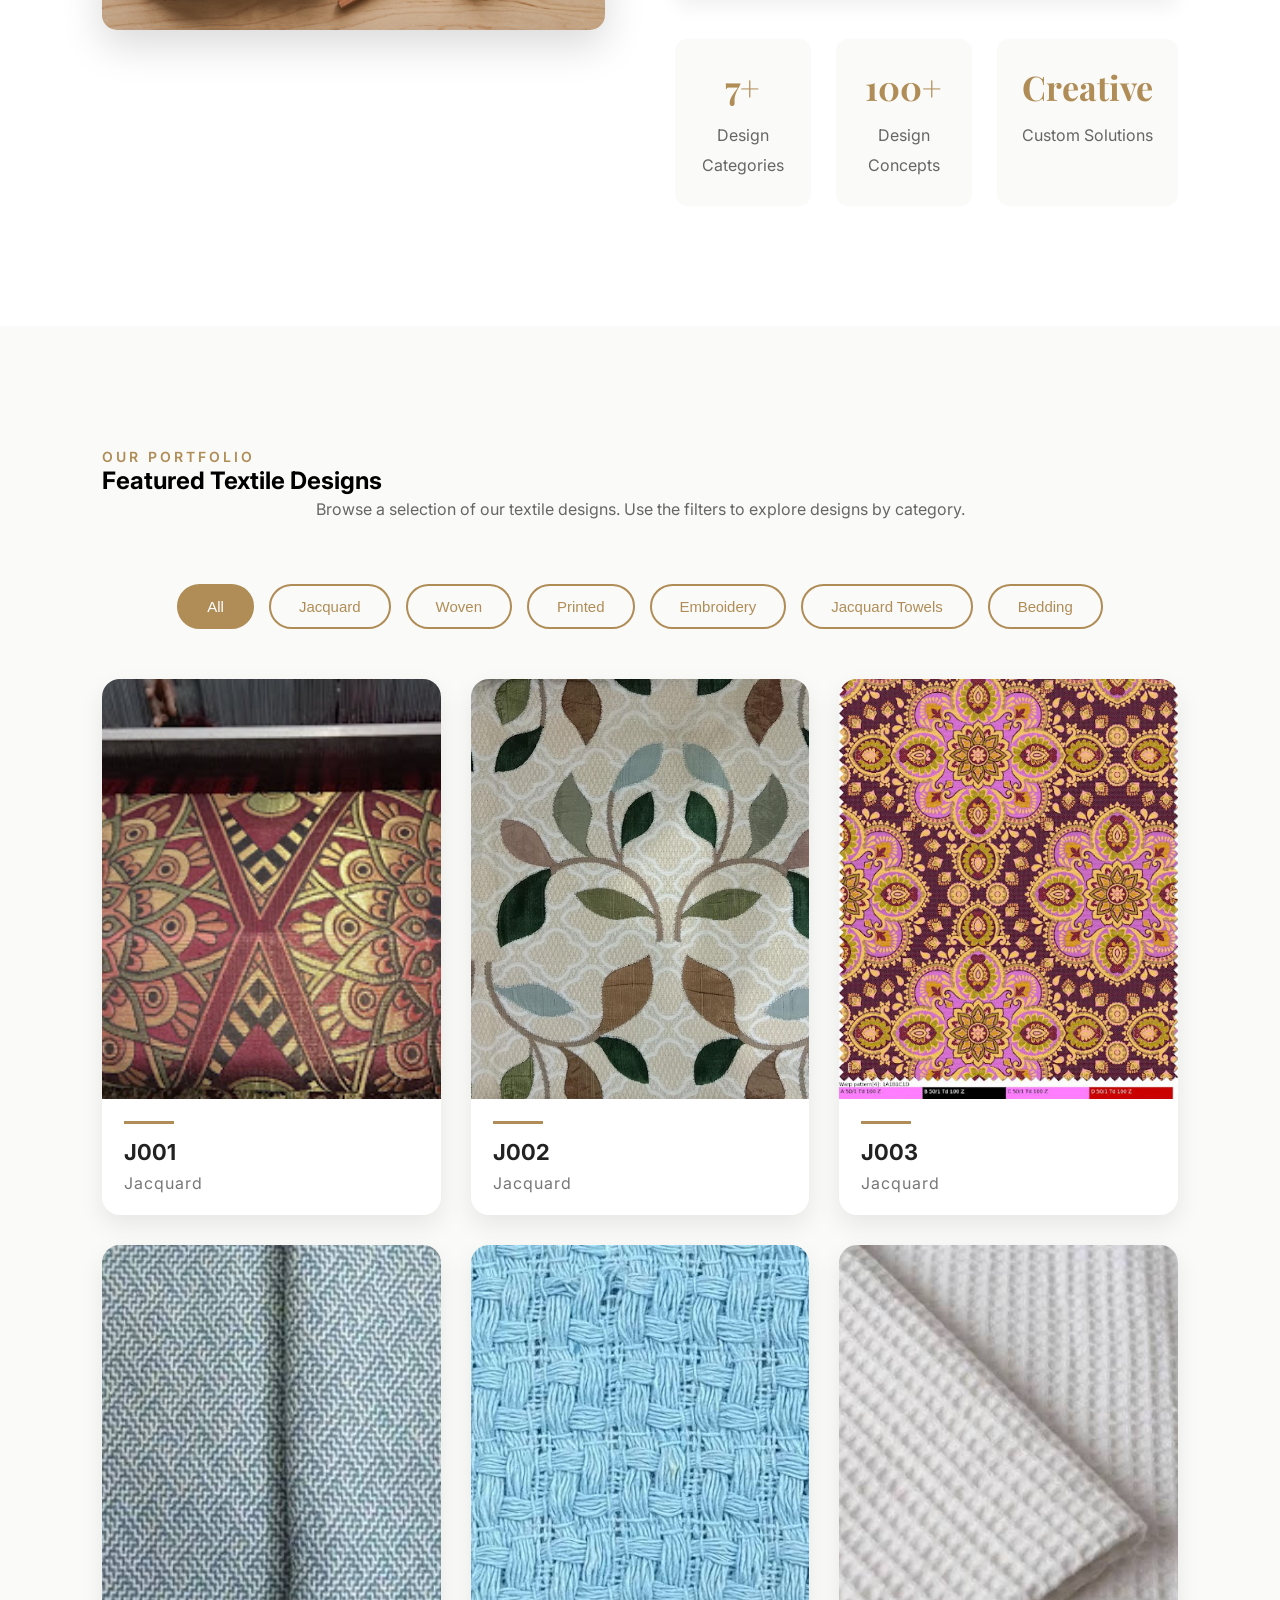
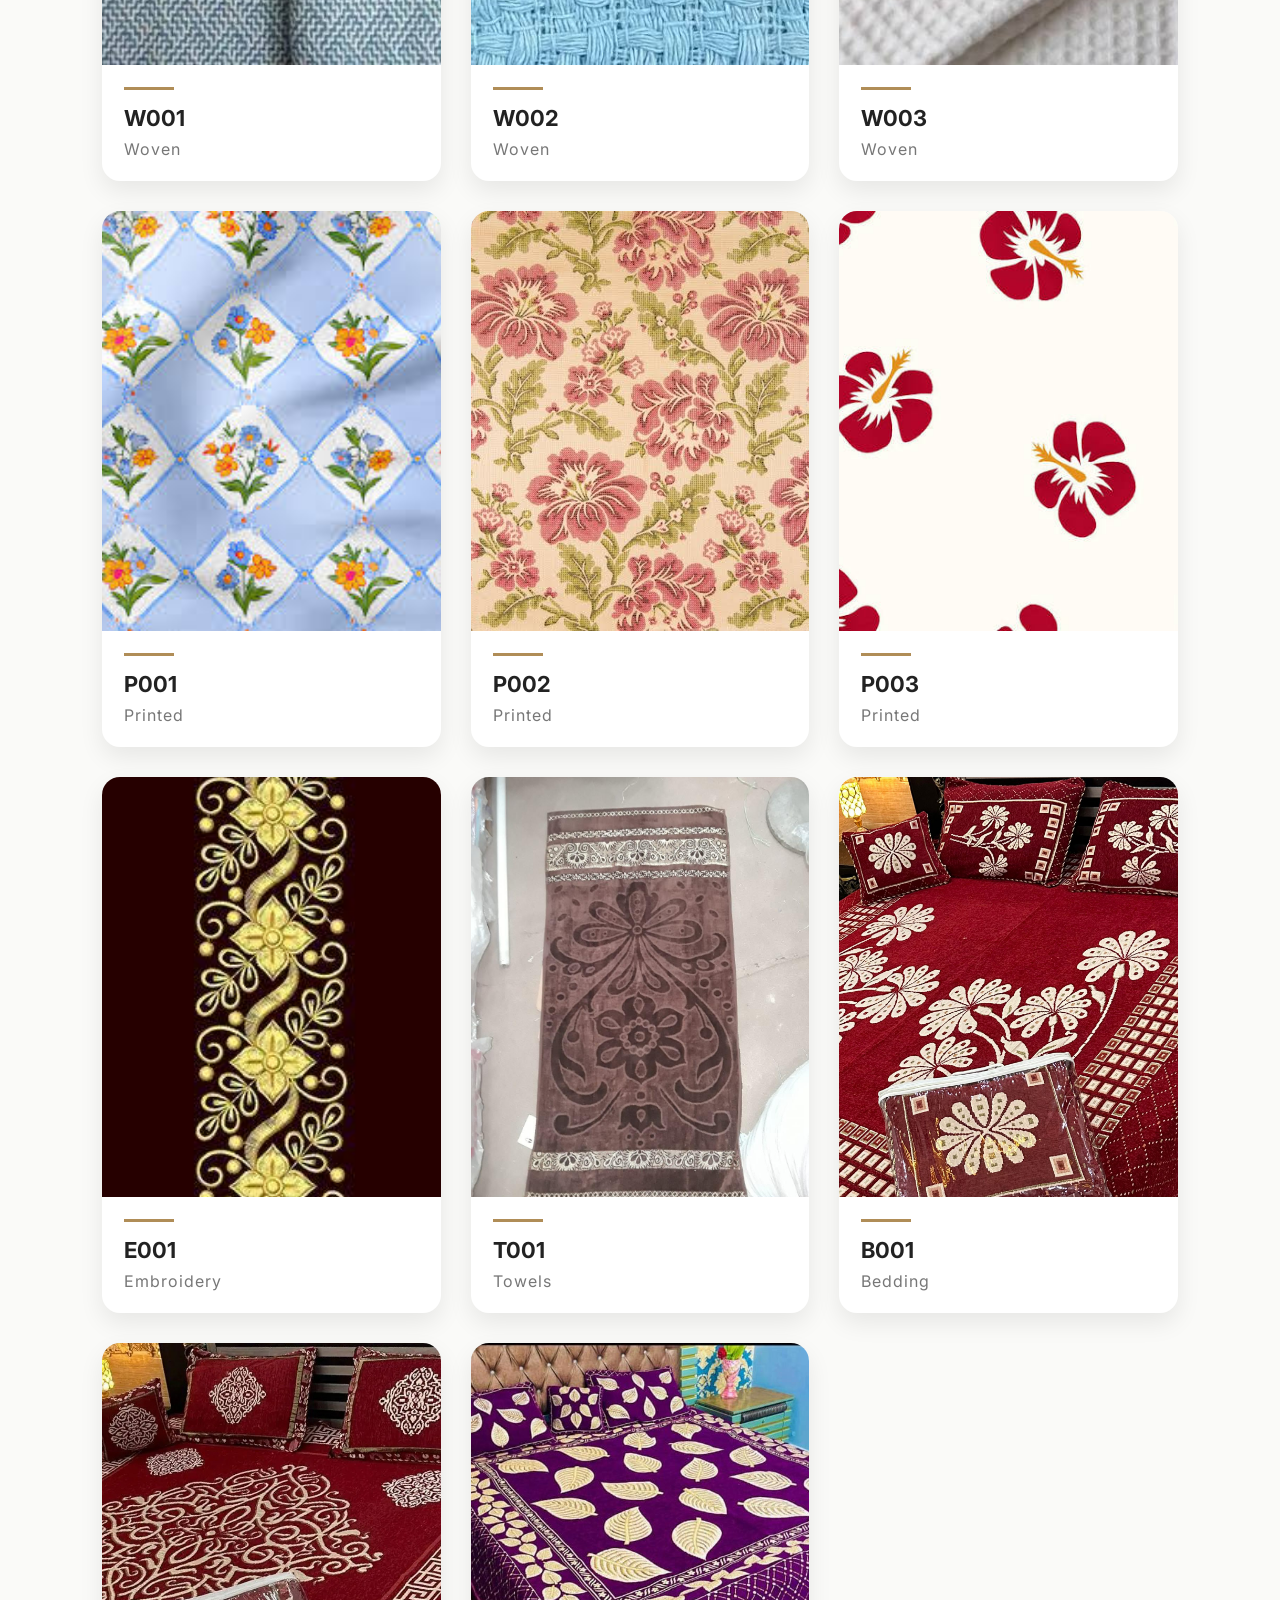
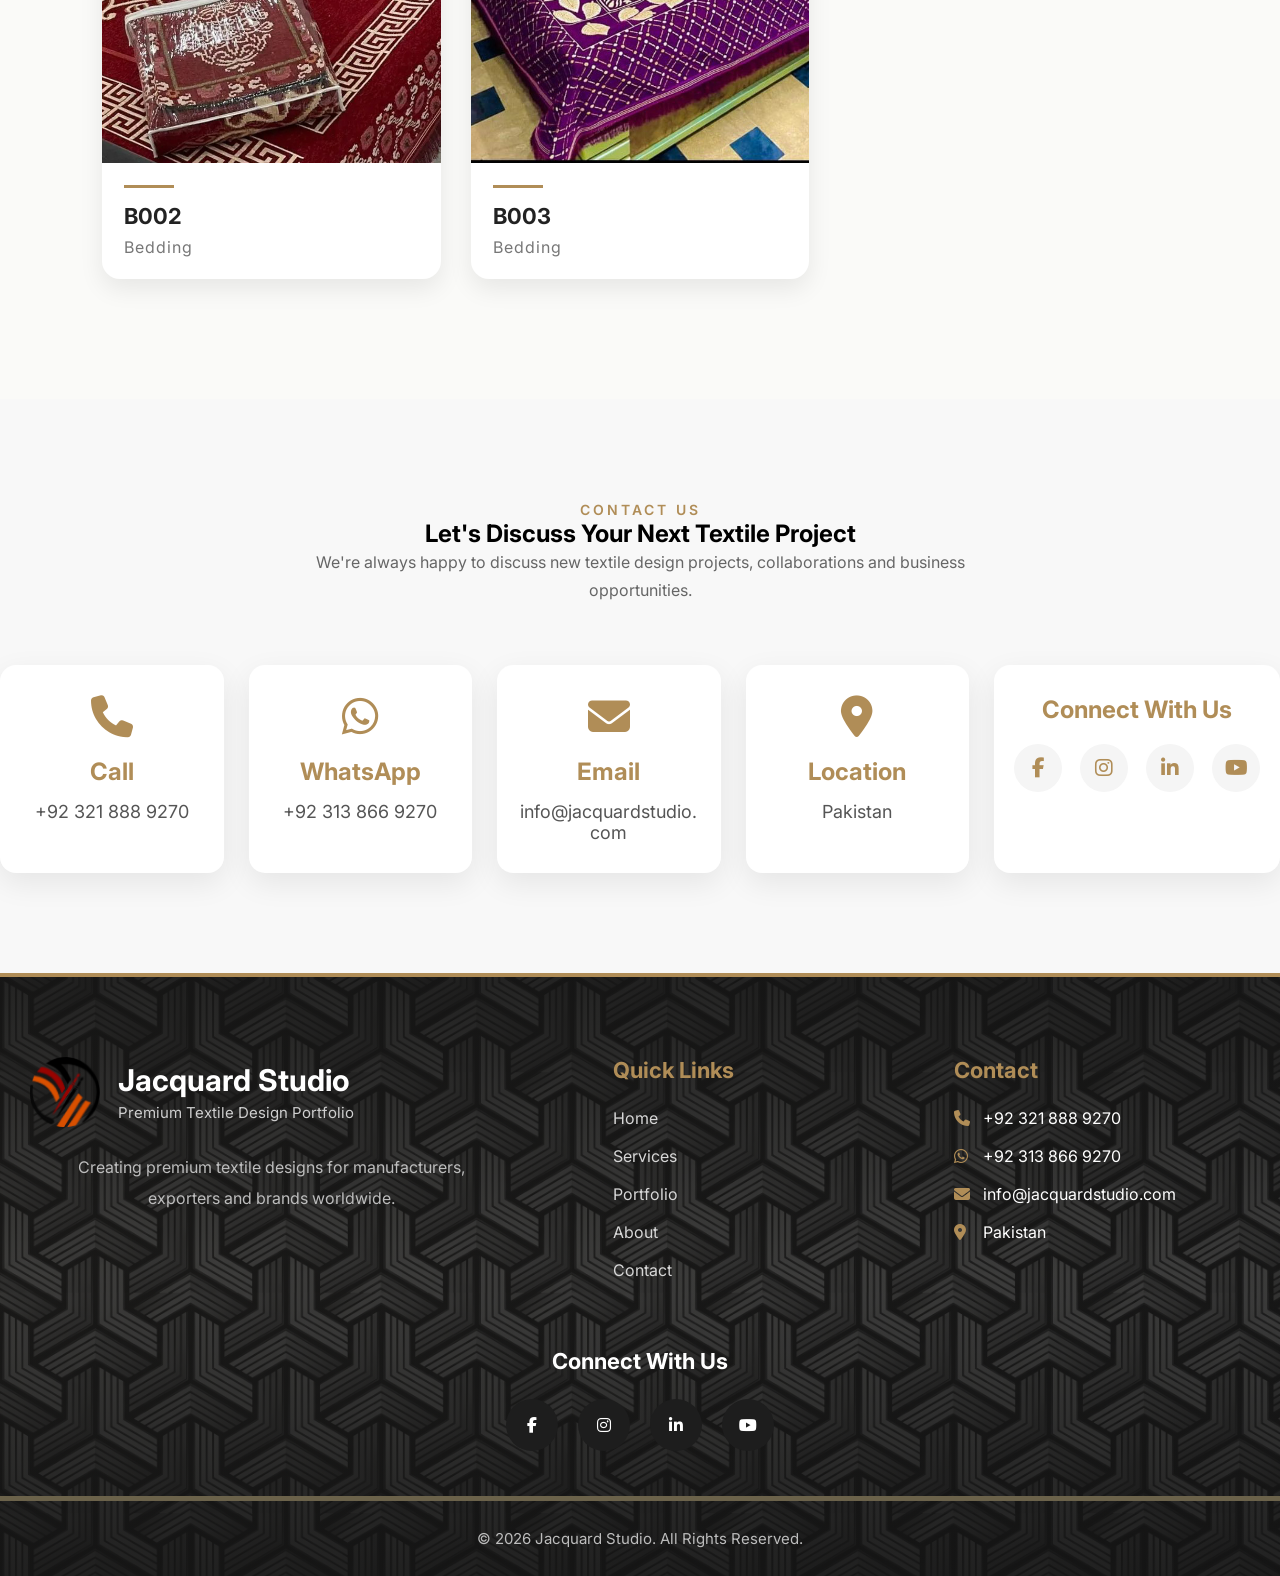
==== commit 89aa0e9e: "update files" ====
--- a/index.html
+++ b/index.html
@@ -34,6 +34,7 @@
 
     
 </head>
+
 <a href="https://wa.me/923138669270"
    class="whatsapp-float"
    target="_blank"
@@ -320,25 +321,15 @@
 =========================== -->
 
 <div class="lightbox" id="lightbox">
-
     <span class="close-lightbox">&times;</span>
-
     <button class="lightbox-btn prev-btn">&#10094;</button>
-
     <img id="lightbox-image" src="" alt="">
-
     <button class="lightbox-btn next-btn">&#10095;</button>
-
     <div class="lightbox-info">
-
         <p>Design No.</p>
-
         <h2 id="lightbox-title"></h2>
         <p id="lightbox-counter"></p>
-      
-
-    </div>
-
+    </div>
 </div>
 
 <!-- ===========================
@@ -346,20 +337,15 @@
 =========================== -->
 
 <section class="contact" id="contact">
-
     <div class="container">
-
         <span class="section-subtitle">CONTACT US</span>
-
         <h2>Let's Discuss Your Next Textile Project</h2>
-
         <p class="section-text">
             We're always happy to discuss new textile design projects,
             collaborations and business opportunities.
         </p>
 
         <div class="contact-grid">
-
     <div class="contact-card">
         <i class="fa-solid fa-phone"></i>
         <h3>Call</h3>
@@ -404,28 +390,17 @@
 =========================== -->
 
 <footer class="footer">
-
     <div class="footer-top-line"></div>
-
     <div class="container footer-container">
-
         <!-- Logo Column -->
         <div class="footer-column">
-
             <div class="footer-logo">
-
                 <img src="images/logo.png" alt="Jacquard Studio Logo">
-
                 <div>
-
                     <h3>Jacquard Studio</h3>
-
                     <p>Premium Textile Design Portfolio</p>
-
-                </div>
-
-            </div>
-
+                </div>
+            </div>
             <p class="footer-description">
                 Creating premium textile designs for manufacturers,
                 exporters and brands worldwide.
@@ -435,40 +410,28 @@
 
         <!-- Quick Links -->
         <div class="footer-column">
-
             <h4>Quick Links</h4>
-
             <ul>
-
                 <li><a href="#home">Home</a></li>
-
                 <li><a href="#services">Services</a></li>
-
                 <li><a href="#portfolio">Portfolio</a></li>
-
                 <li><a href="#about">About</a></li>
-
                 <li><a href="#contact">Contact</a></li>
-
             </ul>
-
         </div>
 
         <!-- Contact -->
         <div class="footer-column">
-
             <h4>Contact</h4>
-
             <ul>
-
                 <li>
                     <i class="fa-solid fa-phone"></i>
-                    +92 XXX XXX XXXX
+                    +92 321 888 9270
                 </li>
 
                 <li>
                     <i class="fa-brands fa-whatsapp"></i>
-                    +92 XXX XXX XXXX
+                    +92 313 866 9270
                 </li>
 
                 <li>
@@ -492,27 +455,18 @@
     <div class="footer-social">
 
         <h4>Connect With Us</h4>
-
         <a href="#"><i class="fa-brands fa-facebook-f"></i></a>
-
         <a href="#"><i class="fa-brands fa-instagram"></i></a>
-
         <a href="#"><i class="fa-brands fa-linkedin-in"></i></a>
-
         <a href="#"><i class="fa-brands fa-youtube"></i></a>
-
     </div>
 
     <!-- Copyright -->
-
     <div class="footer-bottom">
-
         © 2026 Jacquard Studio. All Rights Reserved.
-
     </div>
 
 </footer>
-
 <script src="js/portfolio.js"></script>
 <script src="js/gallery.js"></script>
 <script src="js/script.js"></script>
--- a/css/style.css
+++ b/css/style.css
@@ -85,11 +85,9 @@
     width: 90%;
     max-width: 1400px;
     margin: auto;
-
     display: flex;
     justify-content: space-between;
     align-items: center;
-
     padding: 6px 0;
     padding-bottom:6px;
 }
@@ -140,11 +138,9 @@
 =========================== */
 
 .hero{
-
     height:100vh;
     background:url("../images/hero/hero.jpg") center center/cover no-repeat;
     display:flex;
-
 }
 
 .hero-overlay{
@@ -195,11 +191,8 @@
 }
 
 .btn:hover{
-
     background:transparent;
-
     color:var(--white);
-
 }
 /* ===========================
    FEATURED COLLECTIONS
@@ -300,11 +293,9 @@
 .about-container{
     max-width:1400px;
     margin:auto;
-
     display:grid;
     grid-template-columns:1fr 1fr;
     gap:70px;
-
     align-items:center;
 }
 
@@ -363,21 +354,16 @@
 =========================== */
 
 .portfolio{
-
     padding:120px 8%;
-
     background:var(--background);
-
 }
 
 .portfolio-filters{
-
     display:flex;
     justify-content:center;
     flex-wrap:wrap;
     gap:15px;
     margin:50px 0;
-
 }
 
 .filter-btn{
@@ -395,50 +381,35 @@
 
 .filter-btn:hover,
 .filter-btn.active{
-
     background:var(--primary);
     color:white;
-
 }
 
 .portfolio-grid{
     display:grid;
     grid-template-columns:repeat(auto-fit,minmax(280px,1fr));
     gap:30px;
-
 }
 /* ===========================
    PREMIUM PORTFOLIO CARDS
 =========================== */
 
 .portfolio-card{
-
     background:#fff;
-
     border-radius:18px;
-
     overflow:hidden;
-
     box-shadow:0 10px 25px rgba(0,0,0,.08);
-
     transition:.4s;
-
 }
 
 .portfolio-card:hover{
-
     transform:translateY(-10px);
-
     box-shadow:0 18px 40px rgba(0,0,0,.15);
-
 }
 
 .portfolio-image{
-
     position:relative;
-
     overflow:hidden;
-
 }
 
 .portfolio-image img{
@@ -452,86 +423,53 @@
 }
 
 .portfolio-card:hover img{
-
     transform:scale(1.08);
-
 }
 
 .portfolio-overlay{
-
     position:absolute;
-
     inset:0;
-
     background:rgba(196,157,90,.82);
-
-    display:flex;
-
-    justify-content:center;
-
-    align-items:center;
-
+    display:flex;
+    justify-content:center;
+    align-items:center;
     opacity:0;
-
     transition:.4s;
-
 }
 
 .portfolio-card:hover .portfolio-overlay{
-
     opacity:1;
-
 }
 
 .portfolio-overlay span{
-
     color:#fff;
-
     font-size:20px;
-
     font-weight:600;
-
     letter-spacing:1px;
-
 }
 
 .portfolio-info{
-
     padding:22px;
-
 }
 
 .portfolio-info h3{
-
     font-size:22px;
-
     color:var(--dark);
-
     margin-bottom:8px;
-
 }
 
 .portfolio-info p{
-
     text-transform:capitalize;
-
     color:#777;
-
     letter-spacing:1px;
-
 }
 .portfolio-info::before{
 
     content:"";
-
     width:50px;
-
     height:3px;
-
     background:var(--primary);
-
     display:block;
-
     margin-bottom:15px;
 
 }
@@ -540,152 +478,92 @@
 =========================== */
 
 .lightbox{
-
     position:fixed;
-
     inset:0;
-
     background:rgba(0,0,0,.94);
-
     display:none;
-
-    justify-content:center;
-
-    align-items:center;
-
+    justify-content:center;
+    align-items:center;
     flex-direction:column;
-
     z-index:9999;
-
 }
 
 .lightbox.active{
-
-    display:flex;
-
+    display:flex;
 }
 
 .lightbox img{
 
     width:80%;
-
     max-width:1100px;
-
     max-height:75vh;
-
     object-fit:contain;
-
     border-radius:12px;
-
     box-shadow:0 20px 50px rgba(0,0,0,.5);
-
 }
 
 .lightbox-info{
-
     text-align:center;
-
     margin-top:25px;
-
     color:white;
-
 }
 
 .lightbox-info p{
-
     color:#C49D5A;
-
     letter-spacing:2px;
-
     text-transform:uppercase;
-
 }
 
 .lightbox-info h2{
-
     font-size:34px;
-
     margin-top:10px;
-
 }
 
 .close-lightbox{
-
     position:absolute;
-
     top:25px;
-
     right:40px;
-
     color:white;
-
     font-size:50px;
-
     cursor:pointer;
-
 }
 
 .close-lightbox:hover{
-
-    color:var(--primary);
-
+    color:var(--primary);
 }
 
 .lightbox-btn{
-
     position:absolute;
-
     top:50%;
-
     transform:translateY(-50%);
-
     background:rgba(255,255,255,.12);
-
     border:none;
-
     color:white;
-
     width:60px;
-
     height:60px;
-
     border-radius:50%;
-
     cursor:pointer;
-
     font-size:28px;
-
     transition:.3s;
-
 }
 
 .lightbox-btn:hover{
-
     background:var(--primary);
-
 }
 
 .prev-btn{
-
     left:40px;
-
 }
 
 .next-btn{
-
     right:40px;
-
 }
 .lightbox img{
-
     transition:opacity .35s ease;
-
 }
 
 .lightbox img.fade{
-
     opacity:0;
-
 }
 #lightbox-counter{
     margin-top:15px;
@@ -722,9 +600,18 @@
 }
 
 .whatsapp-btn{
+    position:fixed;
+    bottom:20px;
+    right:20px;
+    width:60px;
+    height:60px;
+    border-radius:50%;
+    display:flex;
+    justify-content:center;
+    align-items:center;
     background:#25D366;
     color:white;
-
+    z-index:999;
 }
 .whatsapp-btn:hover{
     background:#1DA851;
@@ -750,16 +637,13 @@
     z-index:9999;
 
 }
-
 .whatsapp-float:hover{
     transform:scale(1.1);
-
-}
-
+}
 .whatsapp-float img{
-    width:36px;
-    height:36px;
-
+    width:34px;
+    height:34px;
+    display:block;
 }
 /* ===========================
    CONTACT
@@ -887,20 +771,15 @@
 }
 
 .footer-top-line{
-
     height:4px;
     background:var(--primary);
-
 }
 
 .footer-container{
-
     display:grid;
     grid-template-columns:2fr 1fr 1.2fr;
     gap:70px;
-
     padding:80px 0 50px;
-
 }
 
 .footer-logo{
@@ -913,112 +792,84 @@
 }
 
 .footer-logo img{
-
     width:70px;
     height:70px;
     object-fit:contain;
-
 }
 
 .footer-logo h3{
-
     color:#ffffff;
     font-size:30px;
     margin-bottom:5px;
-
 }
 
 .footer-logo p{
-
     color:#cfcfcf;
     font-size:15px;
-
 }
 
 .footer-description{
-
     color:#bdbdbd;
     line-height:1.9;
     text-align:center;
     max-width:420px;
     margin:0 auto;
-
 }
 
 .footer-column h4{
-
     color:var(--primary);
     font-size:22px;
     margin-bottom:25px;
-
 }
 
 .footer-column ul{
-
     list-style:none;
     padding:0;
-
 }
 
 .footer-column ul li{
-
     margin-bottom:18px;
-
 }
 
 .footer-column ul li a{
-
     color:#d7d7d7;
     text-decoration:none;
     transition:.3s;
-
 }
 
 .footer-column ul li a:hover{
-
     color:var(--primary);
     padding-left:8px;
-
 }
 
 .footer-column ul li i{
-
     color:var(--primary);
     width:25px;
-
 }
 
 .footer-social{
-
     text-align:center;
     padding-bottom:45px;
-
 }
 
 .footer-social h4{
-
     color:#ffffff;
     margin-bottom:25px;
     font-size:22px;
-
 }
 
 .footer-social a{
-
     width:52px;
     height:52px;
-
     display:inline-flex;
     justify-content:center;
     align-items:center;
-
     margin:0 8px;
     border-radius:50%;
     text-decoration:none;
     background:#1d1d1d;
     color:#ffffff;
     transition:.35s;
-
 }
 
 .footer-social a:hover{
@@ -1154,20 +1005,54 @@
 }
 
 .logo img{
-    width:40px;
-    height:40px;
+    width:34px;
+    height:34px;
+}
+
+
+.logo span{
+    font-size:18px;
 }
 
 .hero{
-    padding-top:90px;
-}
+    background:url("../images/hero/hero-mobile.jpg") center center/cover no-repeat;
+    min-height:100vh;
+    height:auto;
+    padding-top:80px;
+    padding-bottom:60px;
+}
+
 
 .hero-content{
-    padding-top:40px;
+    width:100%;
+    max-width:340px;
+    margin:auto;
+    text-align:center;
 }
 .hero-content h1{
-    font-size:42px;
-    line-height:1.2;
+    font-size:2.1rem;
+    line-height:1.15;
+}
+
+.hero-content p{
+    font-size:15px;
+    line-height:1.6;
+    max-width:320px;
+    margin:0 auto 30px;
+}
+
+.hero-btn{
+    padding:12px 24px;
+    font-size:15px;
+}
+
+.hero-overlay{
+    justify-content:center;
+    align-items:flex-start;
+    padding-top:120px;
+    padding-left:20px;
+    padding-right:20px;
+    padding-bottom:40px;
 }
     }
 
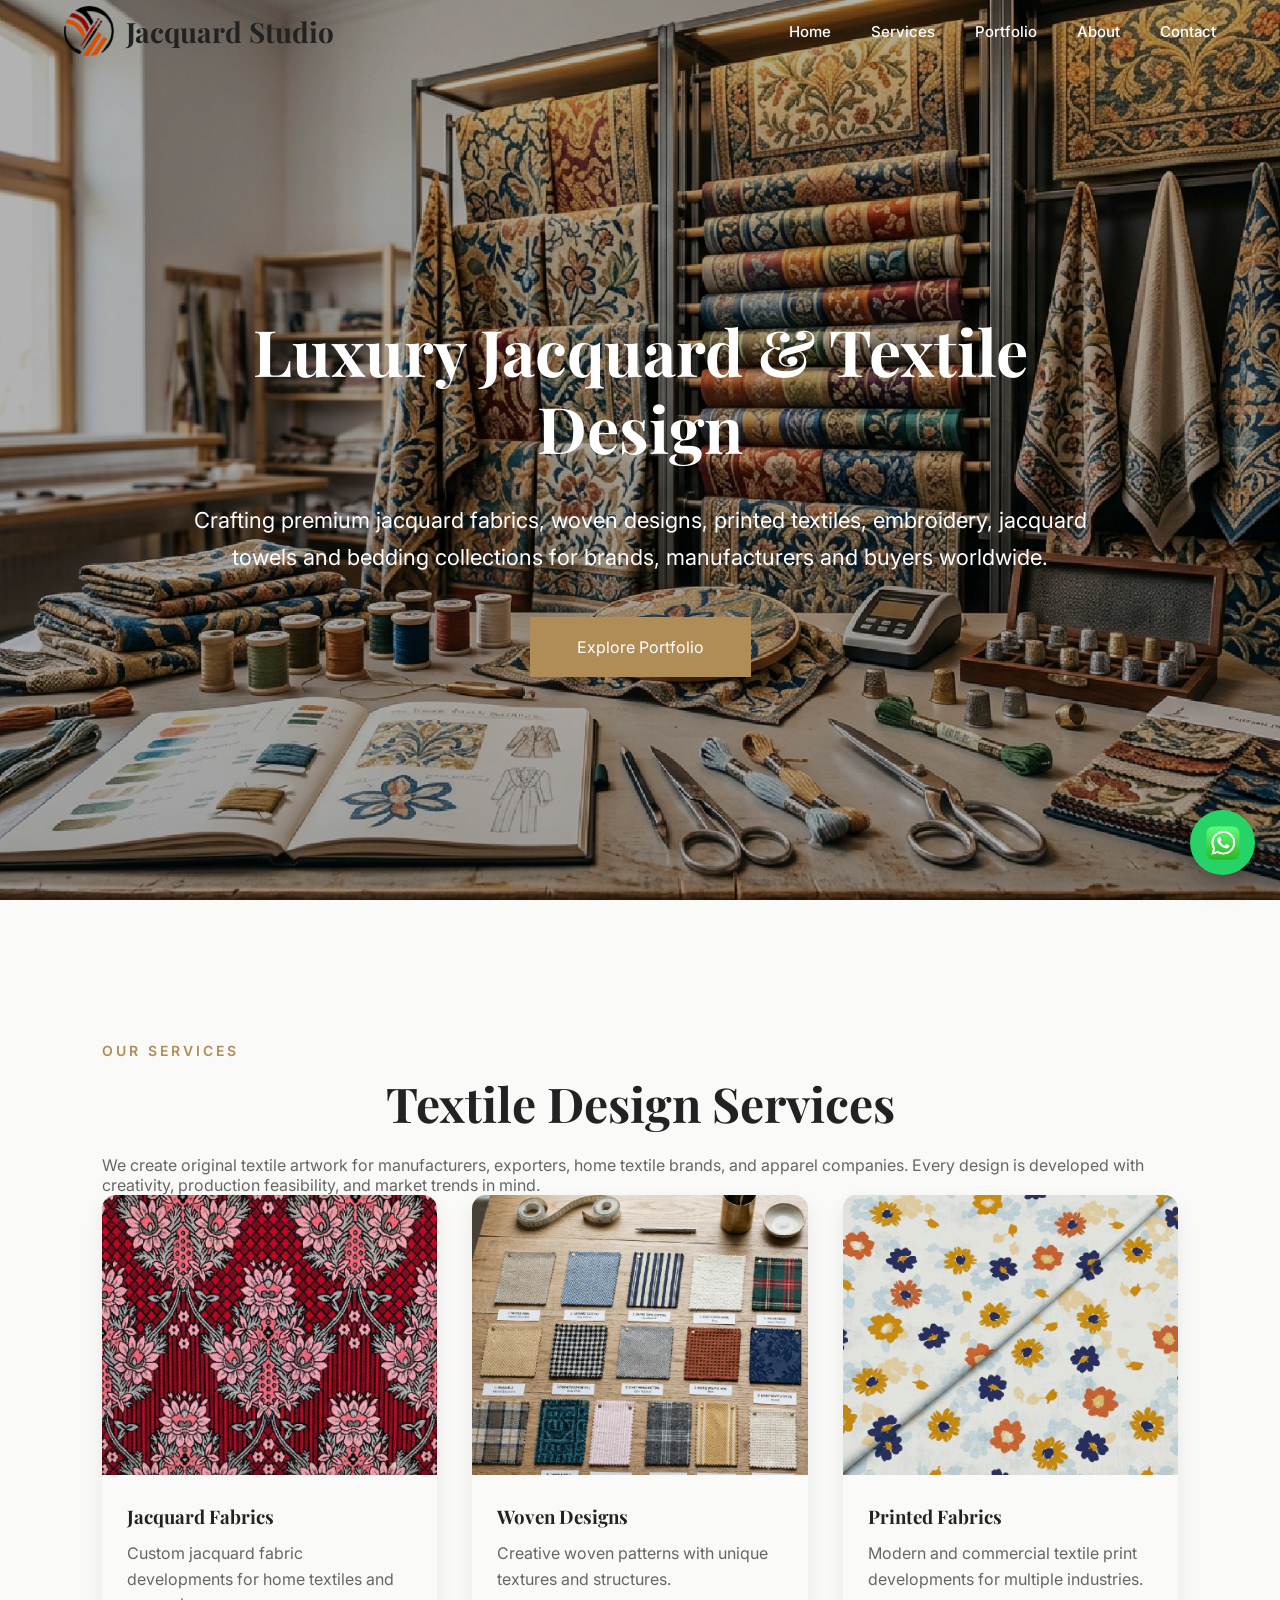
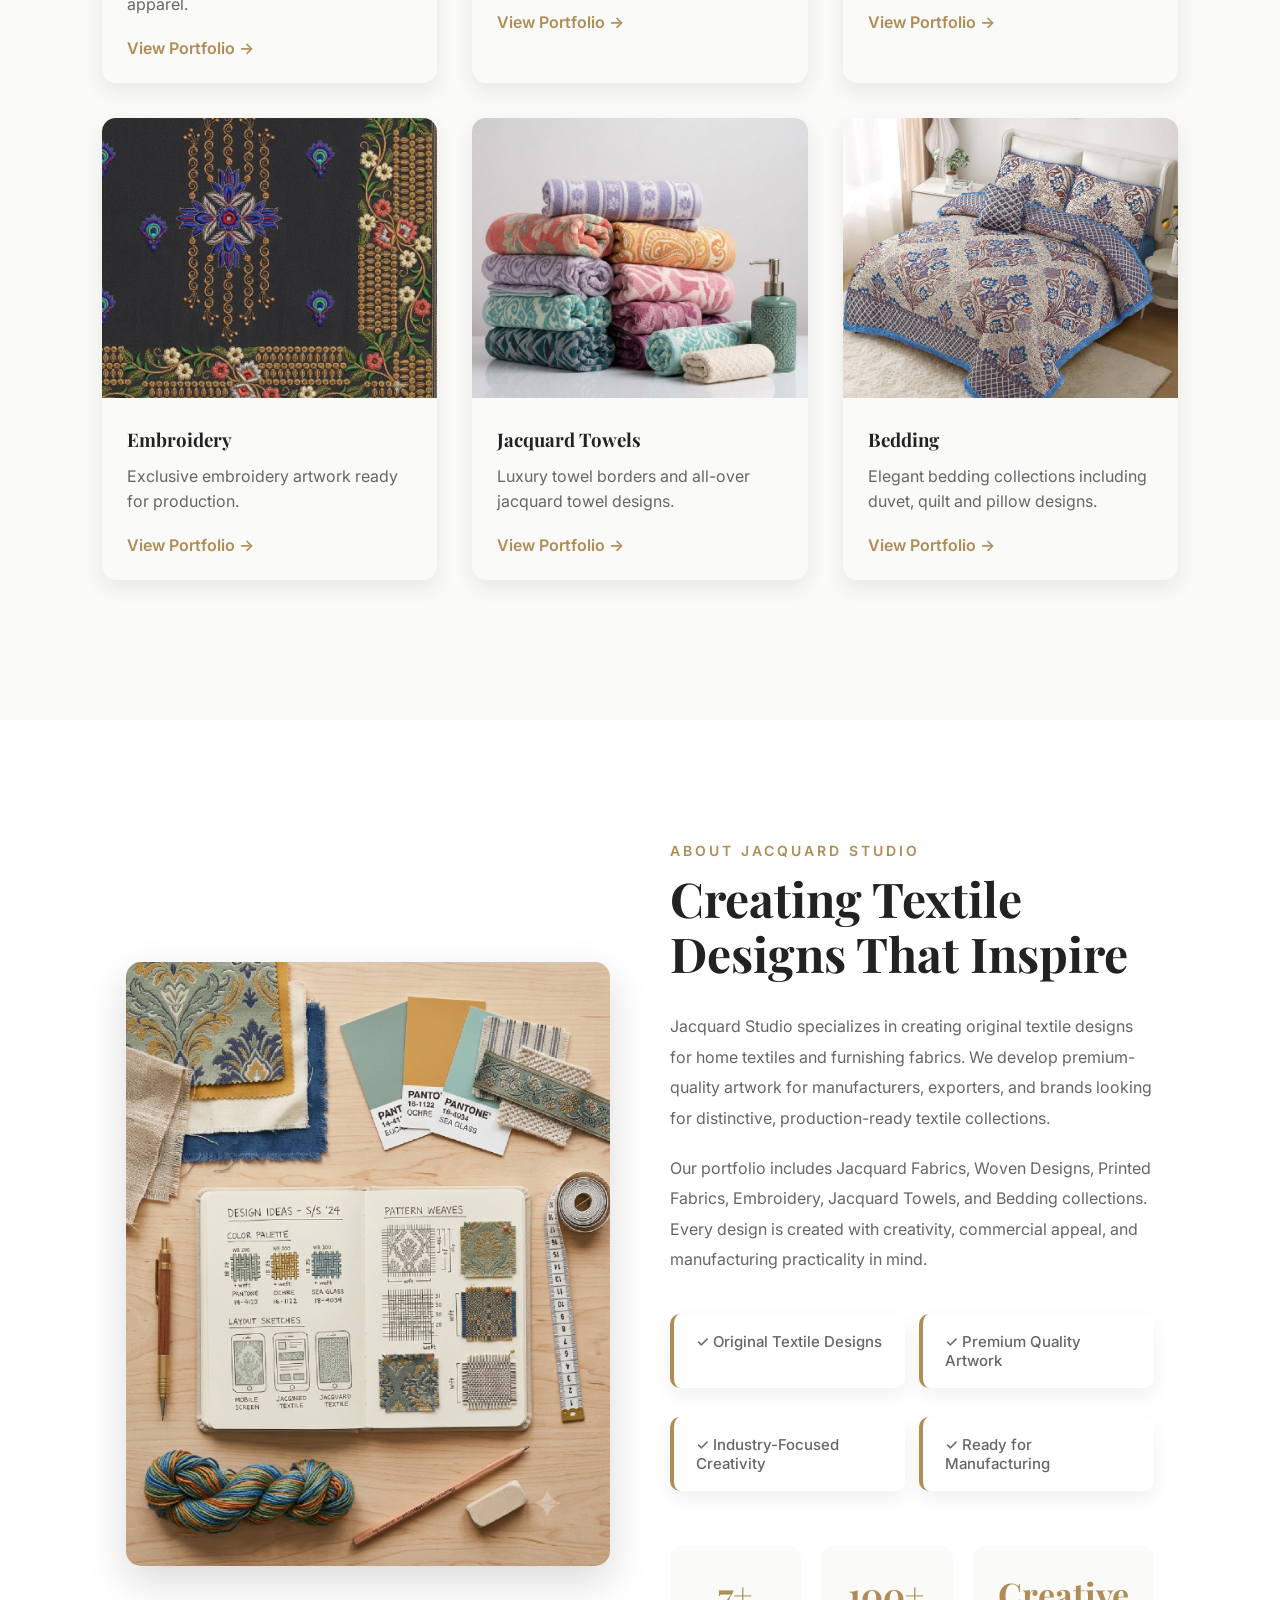
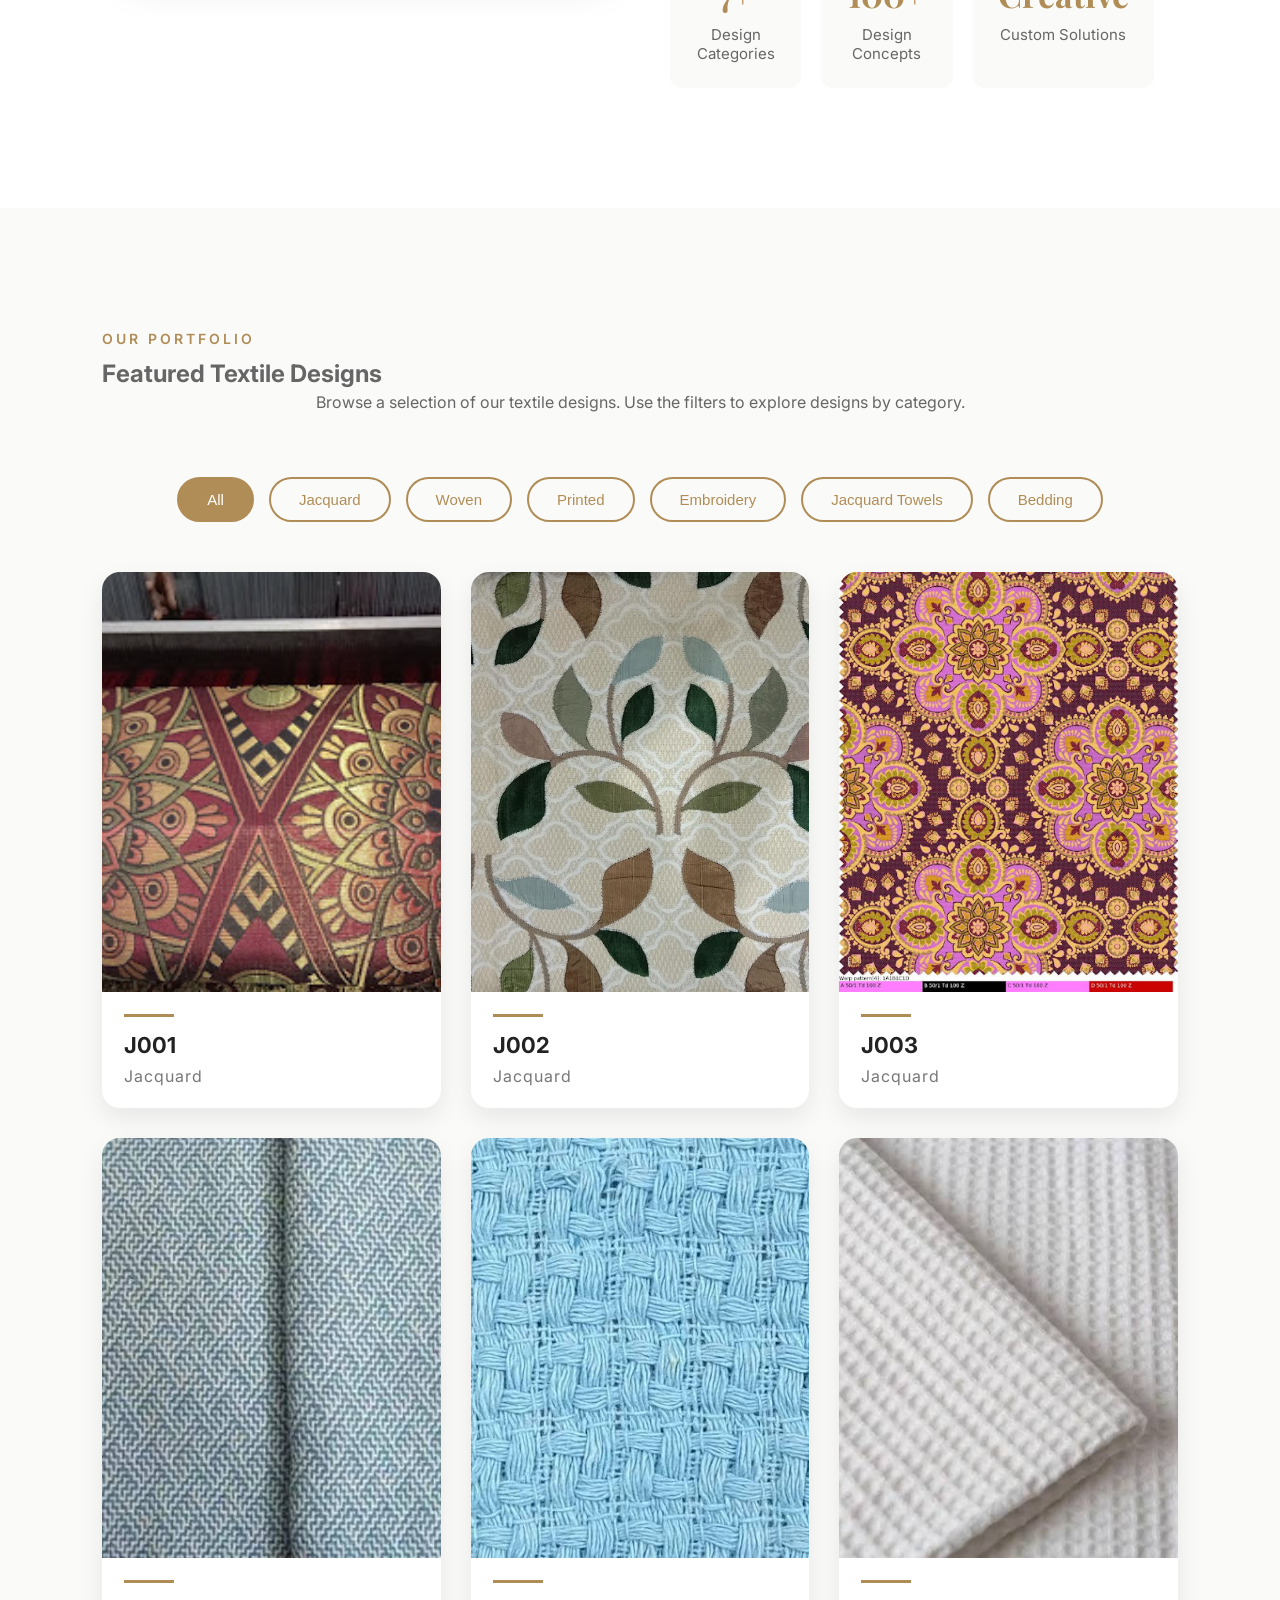
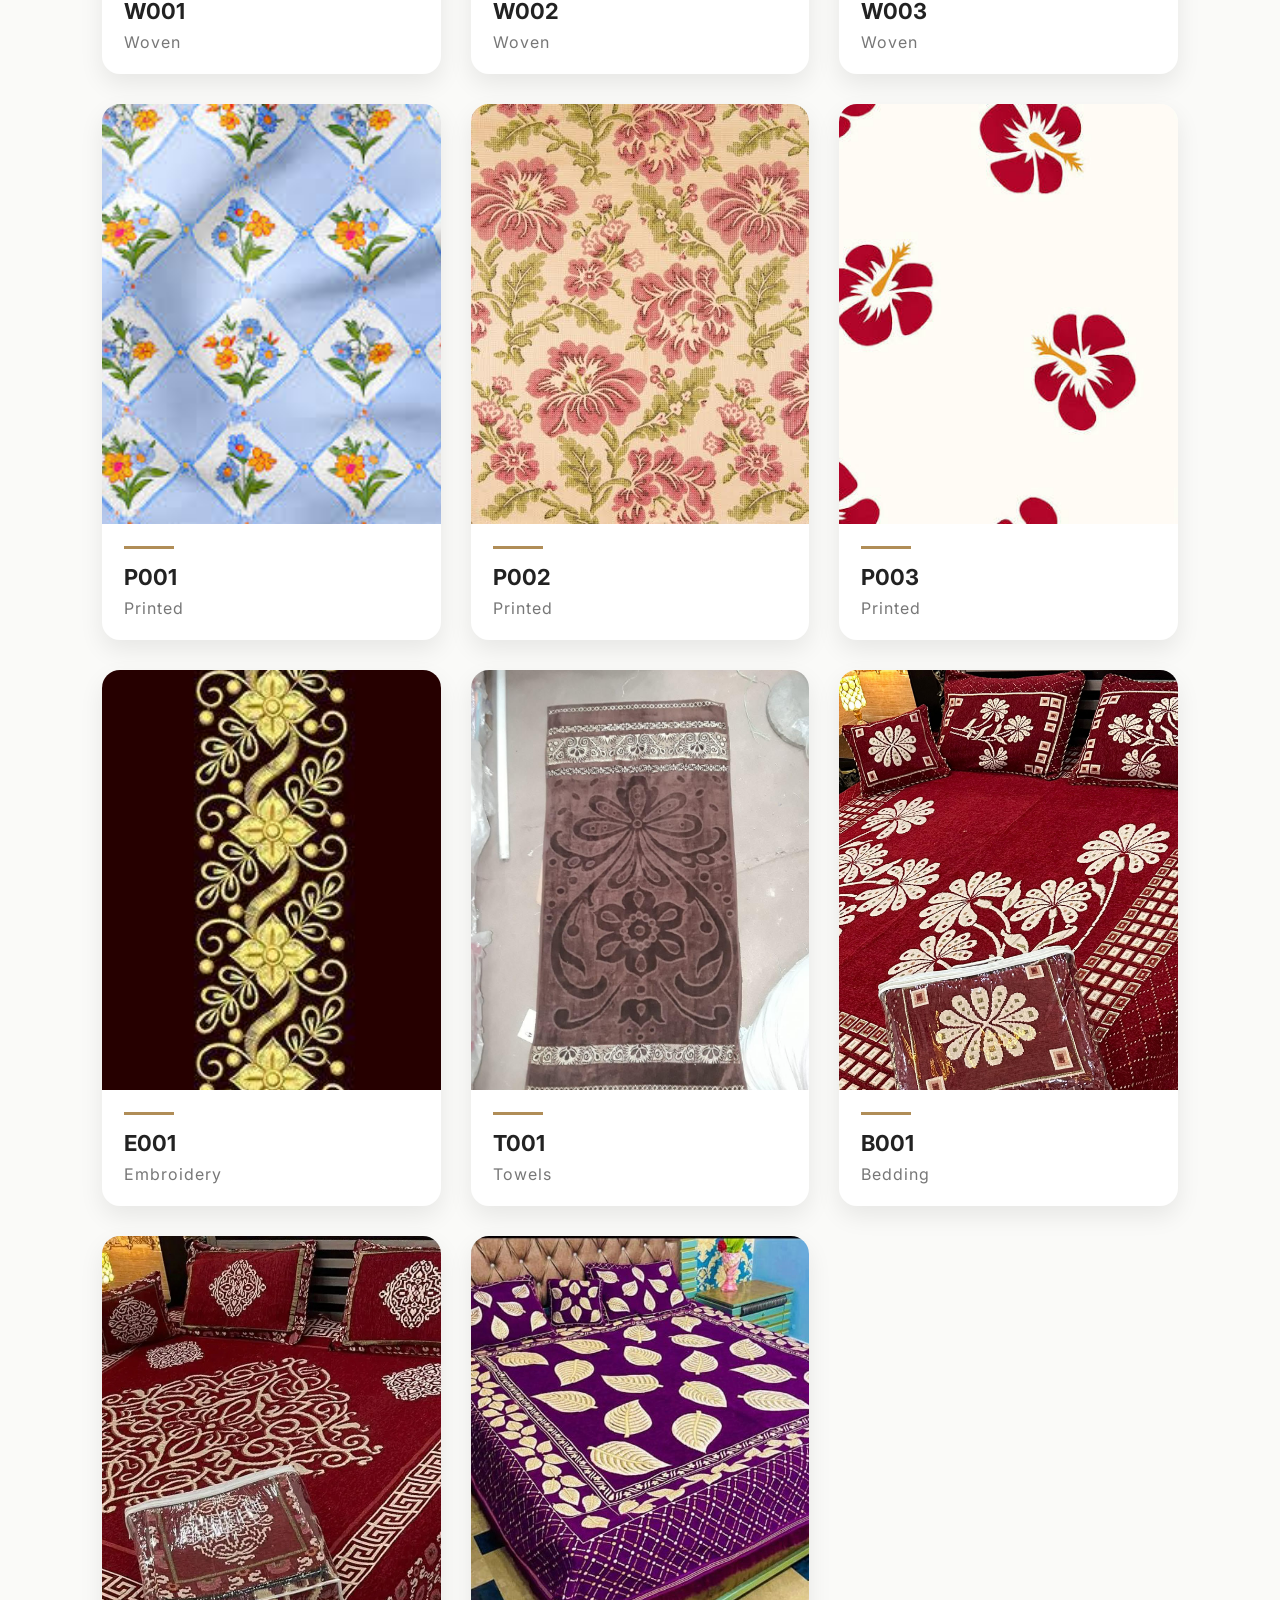
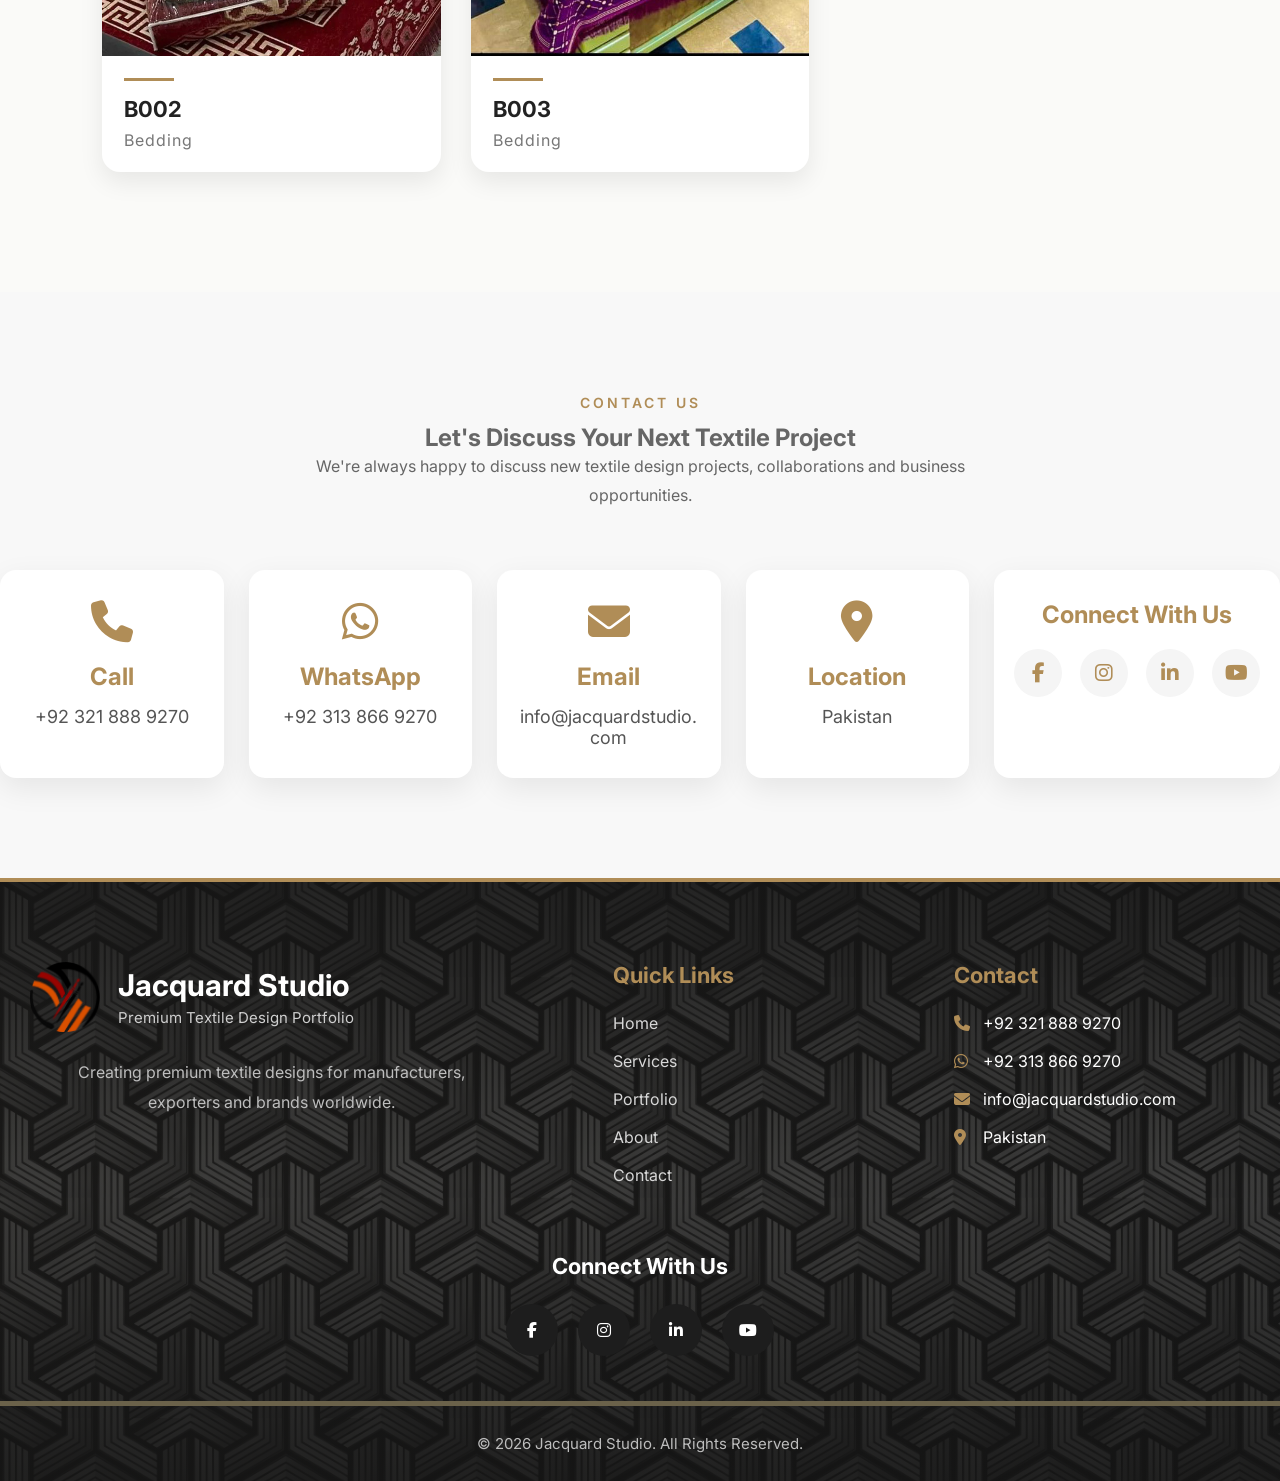
==== commit 186774a7: "mobile view update" ====
--- a/index.html
+++ b/index.html
@@ -35,6 +35,9 @@
     
 </head>
 
+
+<body>
+
 <a href="https://wa.me/923138669270"
    class="whatsapp-float"
    target="_blank"
@@ -46,7 +49,6 @@
 <a href="#home" class="back-to-top" aria-label="Back to Top">
     <i class="fa-solid fa-arrow-up"></i>
 </a>
-<body>
 
     <header class="header">
 
@@ -199,58 +201,34 @@
 =========================== -->
 
 <section class="about reveal" id="about">
-
     <div class="about-container">
-
         <div class="about-image">
-
             <img src="images/about/designer.jpg" alt="Textile Designer">
-
-        </div>
-
+        </div>
         <div class="about-content">
-
             <span class="section-subtitle">ABOUT JACQUARD STUDIO</span>
-
             <h2>Creating Textile Designs That Inspire</h2>
-
             <p class="about-text">
                 Jacquard Studio specializes in creating original textile designs for home textiles and furnishing fabrics. We develop premium-quality artwork for manufacturers, exporters, and brands looking for distinctive, production-ready textile collections.
             </p>
-
             <p class="about-text">
                 Our portfolio includes Jacquard Fabrics, Woven Designs, Printed Fabrics, Embroidery, Jacquard Towels, and Bedding collections. Every design is created with creativity, commercial appeal, and manufacturing practicality in mind.
             </p>
 <div class="about-features">
-
     <div class="feature">
-
         ✓ Original Textile Designs
-
-    </div>
-
+    </div>
     <div class="feature">
-
         ✓ Premium Quality Artwork
-
-    </div>
-
+    </div>
     <div class="feature">
-
         ✓ Industry-Focused Creativity
-
-    </div>
-
+    </div>
     <div class="feature">
-
         ✓ Ready for Manufacturing
-
-    </div>
-
+    </div>
 </div>
-
             <div class="stats">
-
                 <div class="stat-box">
                     <h3>7+</h3>
                     <p>Design Categories</p>
--- a/css/style.css
+++ b/css/style.css
@@ -54,8 +54,23 @@
 =========================== */
 
 body {
-    font-family: 'Inter', sans-serif;
-    background:var(--background);
+  /*  font-family: 'Inter', sans-serif;
+    background:var(--background);*/
+
+ /*background-color: #f8f7f3;
+    background-image:
+        radial-gradient(circle at 25px 25px, rgba(0,0,0,.025) 2px, transparent 2px),
+        radial-gradient(circle at 75px 75px, rgba(0,0,0,.02) 2px, transparent 2px);
+    background-size: 100px 100px;*/
+
+
+       font-family: 'Inter', sans-serif;
+        color: var(--text);
+        background-color: #faf9f6;
+        background-image:
+        linear-gradient(rgba(0, 0, 0, 0.035) 1px, transparent 1px),
+        linear-gradient(90deg, rgba(0, 0, 0, 0.035) 1px, transparent 1px);
+        background-size: 40px 40px;
 }
 
 /* ===========================
@@ -285,69 +300,103 @@
    ABOUT SECTION
 =========================== */
 
-.about{
-    padding:120px 8%;
+.about {
+    padding: 120px 8%;
     background: var(--surface);
-}
-
-.about-container{
-    max-width:1400px;
-    margin:auto;
-    display:grid;
-    grid-template-columns:1fr 1fr;
-    gap:70px;
-    align-items:center;
-}
-
-.about-image img{
-    width:100%;
-    border-radius:15px;
-    box-shadow:0 15px 40px rgba(0,0,0,.15);
-}
-
-.section-subtitle{
-    color:var(--primary);
-    letter-spacing:3px;
-    font-size:14px;
-    font-weight:600;
-}
-
-.about-content h2{
-    font-family:'Playfair Display', serif;
-    font-size:48px;
-    margin:20px 0 30px;
-    color:var(--dark);
-}
-
-.about-content p{
-    color:var(--text);
-    line-height:1.9;
-    margin-bottom:20px;
-}
-
-.stats{
-    display:flex;
-    gap:25px;
-    margin-top:40px;
-}
-
-.stat-box{
+    overflow: hidden;
+}
+
+.about-container {
+    display: grid;
+    grid-template-columns: 1fr 1fr;
+    gap: 60px;
+    align-items: center;
+    width: min(1200px, 100%);
+    margin: 0 auto;
+    padding-left: 24px;
+    padding-right: 24px;
+}
+
+.about-image,
+.about-content {
+    width: 100%;
+    min-width: 0;
+}
+
+.about-image img {
+    display: block;
+    width: 100%;
+    height: auto;
+    border-radius: 15px;
+    box-shadow: 0 15px 40px rgba(0,0,0,.15);
+}
+
+.section-subtitle {
+    color: var(--primary);
+    letter-spacing: 3px;
+    font-size: 14px;
+    font-weight: 600;
+    display: inline-block;
+    margin-bottom: 12px;
+}
+
+.about-content h2 {
+    font-family: 'Playfair Display', serif;
+    font-size: 48px;
+    line-height: 1.15;
+    margin-bottom: 30px;
+    color: var(--dark);
+    overflow-wrap: break-word;
+}
+
+.about-text {
+    color: var(--text);
+    font-size: 16px;
+    line-height: 1.9;
+    margin-bottom: 20px;
+}
+
+.about-features {
+    display: grid;
+    grid-template-columns: repeat(2, 1fr);
+    gap: 14px;
+    margin-top: 35px;
+    margin-bottom: 40px;
+}
+
+.feature {
+    background: #fff;
+    padding: 14px 18px;
+    border-radius: 10px;
+    box-shadow: 0 5px 15px rgba(0,0,0,.06);
+    font-size: 15px;
+    font-weight: 500;
+}
+
+.stats {
+    display: grid;
+    grid-template-columns: repeat(3, 1fr);
+    gap: 20px;
+}
+
+.stat-box {
     background: var(--background);
-    padding:25px;
-    border-radius:12px;
-    flex:1;
-    text-align:center;
-}
-
-.stat-box h3{
-    font-size:34px;
-    color:var(--primary);
-    font-family:'Playfair Display', serif;
-}
-
-.stat-box p{
-    margin-top:10px;
-    margin-bottom:0;
+    padding: 25px;
+    border-radius: 12px;
+    text-align: center;
+}
+
+.stat-box h3 {
+    font-size: 34px;
+    color: var(--primary);
+    font-family: 'Playfair Display', serif;
+    margin-bottom: 8px;
+}
+
+.stat-box p {
+    margin: 0;
+    font-size: 15px;
+    color: var(--text);
 }
 /* ===========================
    PORTFOLIO
@@ -599,47 +648,33 @@
     margin-top:35px;
 }
 
-.whatsapp-btn{
-    position:fixed;
-    bottom:20px;
-    right:20px;
-    width:60px;
-    height:60px;
-    border-radius:50%;
-    display:flex;
-    justify-content:center;
-    align-items:center;
-    background:#25D366;
-    color:white;
-    z-index:999;
-}
-.whatsapp-btn:hover{
-    background:#1DA851;
-
-}
 /* ===========================
    FLOATING WHATSAPP
 =========================== */
 
-.whatsapp-float{
-    position:fixed;
-    right:25px;
-    bottom:25px;
-    width:65px;
-    height:65px;
-    border-radius:50%;
-    background:#25D366;
-    display:flex;
-    justify-content:center;
-    align-items:center;
-    box-shadow:0 10px 25px rgba(0,0,0,.25);
-    transition:.3s;
-    z-index:9999;
-
-}
-.whatsapp-float:hover{
-    transform:scale(1.1);
-}
+.whatsapp-float {
+    position: fixed;
+    right: 25px;
+    bottom: 25px;
+    width: 65px;
+    height: 65px;
+    border-radius: 50%;
+    background: #25D366;
+    display: flex;
+    justify-content: center;
+    align-items: center;
+    box-shadow: 0 10px 25px rgba(0,0,0,.25);
+    transition: .3s;
+    z-index: 9999;
+}
+
+
+.whatsapp-float:hover {
+    background: #1DA851;
+    transform: translateY(-3px);
+}
+
+
 .whatsapp-float img{
     width:34px;
     height:34px;
@@ -734,15 +769,14 @@
 }
 
 
-@media (max-width:576px){
-.hero-content h1{
-    font-size:32px;
-}
-
-.hero-content p{
-    font-size:16px;
-}
-
+@media (max-width: 576px) {
+    .hero-content h1 {
+        font-size: 32px;
+    }
+
+    .hero-content p {
+        font-size: 15px;
+    }
 }
 /*====================================
         PREMIUM FOOTER
@@ -890,26 +924,25 @@
 /*==========================
       BACK TO TOP
 ==========================*/
-.back-to-top{
-    position:fixed;
-    right:25px;
-    bottom:105px;
-    width:55px;
-    height:55px;
-    border-radius:50%;
-    background:var(--primary);
-    color:#fff;
-    display:flex;
-    justify-content:center;
-    align-items:center;
-    text-decoration:none;
-    font-size:20px;
-    box-shadow:0 10px 25px rgba(0,0,0,.25);
-    transition:.3s;
-    opacity:0;
-    visibility:hidden;
-    z-index:999;
-
+.back-to-top {
+    position: fixed;
+    right: 30px;
+    bottom: 105px;
+    width: 55px;
+    height: 55px;
+    border-radius: 50%;
+    background: var(--primary);
+    color: #fff;
+    display: flex;
+    justify-content: center;
+    align-items: center;
+    text-decoration: none;
+    font-size: 20px;
+    box-shadow: 0 10px 25px rgba(0, 0, 0, .25);
+    transition: .3s;
+    opacity: 0;
+    visibility: hidden;
+    z-index: 9999;
 }
 
 .back-to-top:hover{
@@ -917,144 +950,359 @@
 
 }
 /*====================================
-      MOBILE NAVIGATION
+      MOBILE NAVIGATION + RESPONSIVE
 ====================================*/
 
-.menu-toggle{
-    display:none;
-    font-size:30px;
-    cursor:pointer;
-    color:var(--primary);
-}
-
-@media(max-width:992px){
-.navbar{
-    position:relative;
-    padding:12px 0;
-}
-
-.menu-toggle{
-    display:block;
-
-}
-
-.nav-links{
-    position:absolute;
-    top:100%;
-    left:0;
-    width:100%;
-    background:#111;
-    flex-direction:column;
-    align-items:center;
-    padding:30px 0;
-    gap:25px;
-    display:none;
-}
-.nav-links.active{
-    display:flex;
-}
-.nav-links li{
-    margin:0;
-}
-
-.nav-links a{
-    color:#fff;
-    font-size:18px;
-}
-.nav-links a.active{
-    color:var(--primary);
-    font-weight:600;
-    position:relative;
-}
-
-.nav-links a.active::after{
-    content:"";
-    position:absolute;
-    left:0;
-    bottom:-6px;
-    width:100%;
-    height:2px;
-    background:var(--primary);
-}
-
-.footer-container{
-grid-template-columns:1fr;
-text-align:center;
-
-}
-
-.footer-logo{
-justify-content:center;
-
-}
-
-
-.contact-grid{
-        grid-template-columns:repeat(2,1fr);
-}
-.header{
-    position:fixed;
-    background:rgba(17,17,17,.92);
-    backdrop-filter:blur(8px);
-}
-
-
-
-.logo{
-    font-size:20px;
-}
-
-.logo img{
-    width:34px;
-    height:34px;
-}
-
-
-.logo span{
-    font-size:18px;
-}
-
-.hero{
-    background:url("../images/hero/hero-mobile.jpg") center center/cover no-repeat;
-    min-height:100vh;
-    height:auto;
-    padding-top:80px;
-    padding-bottom:60px;
-}
-
-
-.hero-content{
-    width:100%;
-    max-width:340px;
-    margin:auto;
-    text-align:center;
-}
-.hero-content h1{
-    font-size:2.1rem;
-    line-height:1.15;
-}
-
-.hero-content p{
-    font-size:15px;
-    line-height:1.6;
-    max-width:320px;
-    margin:0 auto 30px;
-}
-
-.hero-btn{
-    padding:12px 24px;
-    font-size:15px;
-}
-
-.hero-overlay{
-    justify-content:center;
-    align-items:flex-start;
-    padding-top:120px;
-    padding-left:20px;
-    padding-right:20px;
-    padding-bottom:40px;
-}
-    }
+.menu-toggle {
+    display: none;
+    font-size: 30px;
+    cursor: pointer;
+    color: var(--primary);
+}
+
+/* ===========================
+   ABOUT - TABLET
+=========================== */
+
+@media (max-width: 992px) {
+
+    html,
+    body {
+        width: 100%;
+        max-width: 100%;
+        overflow-x: hidden;
+    }
+
+    .navbar {
+        position: relative;
+        padding: 12px 0;
+    }
+
+    .menu-toggle {
+        display: block;
+    }
+
+    .nav-links {
+        position: absolute;
+        top: calc(100% + 10px);
+        right: 6px;
+        left: auto;
+        width: 220px;
+        background: rgba(17, 17, 17, 0.96);
+        flex-direction: column;
+        display: none;
+        padding: 14px;
+        gap: 6px;
+        border-radius: 10px;
+        box-shadow: 0 12px 30px rgba(0, 0, 0, .25);
+        z-index: 999;
+    }
+    .nav-links.active {
+        display: flex;
+    }
+
+    .nav-links li {
+        width: 100%;
+        margin: 0;
+    }
+
+   .nav-links a {
+        display: block;
+        width: 100%;
+        padding: 10px 12px;
+        color: #fff;
+        font-size: 15px;
+        text-align: left;
+        border-radius: 6px;
+    }
+
+    .nav-links a.active {
+        color: var(--primary);
+        font-weight: 600;
+        position: relative;
+    }
+
+    .nav-links a.active::after {
+        content: "";
+        position: absolute;
+        left: 12px;
+        bottom: 4px;
+        width: 45px;
+        height: 2px;
+        background: var(--primary);
+    }
+
+   .header {
+        position: fixed;
+        width: 100%;
+        background: transparent;
+        backdrop-filter: none;
+        transition: all 0.3s ease;
+        z-index: 1000;
+    }
+
+    .logo {
+        font-size: 20px;
+    }
+
+    .logo img {
+        width: 34px;
+        height: 34px;
+    }
+
+    .logo span {
+        font-size: 18px;
+    }
+
+    .hero {
+        background: url("../images/hero/hero-mobile.jpg") center center / cover no-repeat;
+        min-height: 100vh;
+        height: auto;
+        padding-top: 80px;
+        padding-bottom: 60px;
+    }
+
+    .hero-overlay {
+        justify-content: center;
+        align-items: flex-start;
+        padding: 120px 20px 40px;
+    }
+
+    .hero-content {
+        width: 100%;
+        max-width: 520px;
+        margin: auto;
+        text-align: center;
+    }
+
+    .hero-content h1 {
+        font-size: 2.1rem;
+        line-height: 1.15;
+    }
+
+    .hero-content p {
+        font-size: 15px;
+        line-height: 1.6;
+        max-width: 420px;
+        margin: 0 auto 30px;
+    }
+
+    .hero-btn {
+        padding: 12px 24px;
+        font-size: 15px;
+    }
+
+    .about-container {
+        grid-template-columns: 1fr;
+        gap: 40px;
+    }
+
+    .about-image {
+        max-width: 650px;
+        margin: 0 auto;
+    }
+
+    .about-content {
+        width: 100%;
+    }
+
+    .about-features {
+        grid-template-columns: repeat(2, 1fr);
+    }
+
+    .stats {
+        grid-template-columns: repeat(3, 1fr);
+    }
+    .contact-grid {
+        grid-template-columns: repeat(2, 1fr);
+        gap: 20px;
+    }
+
+    .footer-container {
+        grid-template-columns: 1fr;
+        text-align: center;
+    }
+
+    .footer-logo {
+        justify-content: center;
+    }
+
+   
+}
+
+@media (max-width: 600px) {
+
+    .container {
+        width: 100%;
+        padding-left: 16px;
+        padding-right: 16px;
+    }
+
+    /* Hero */
+    .hero-content {
+        max-width: 100%;
+    }
+
+    .hero-content h1 {
+        font-size: 1.9rem;
+    }
+
+    .hero-content p {
+        font-size: 14px;
+    }
+
+    /* Services */
+    .collections {
+        padding-left: 16px;
+        padding-right: 16px;
+    }
+
+    .collections > p {
+        max-width: 100%;
+        margin: 0 auto 30px;
+        font-size: 15px;
+        line-height: 1.6;
+    }
+
+    .collection-grid {
+        display: grid;
+        grid-template-columns: 1fr;
+        gap: 28px;
+    }
+
+    .card {
+        width: 100%;
+        max-width: 100%;
+        overflow: hidden;
+    }
+
+    .card > img,
+    .collection-image img {
+        display: block;
+        width: 100%;
+        height: 230px;
+        object-fit: cover;
+    }
+
+    .card-content {
+        padding: 22px 18px;
+    }
+
+    .card-content h3 {
+        font-size: 22px;
+        line-height: 1.25;
+        margin-bottom: 12px;
+    }
+
+    .card-content p {
+        font-size: 15px;
+        line-height: 1.6;
+        margin-bottom: 18px;
+    }
+
+    .learn-more {
+        display: inline-block;
+        font-size: 15px;
+    }
+
+    /* Contact */
+    .contact-grid {
+        grid-template-columns: 1fr;
+    }
+
+    /* About */
+    .about-stats,
+    .stats-grid {
+        grid-template-columns: 1fr;
+    }
+
+/* ===========================
+   ABOUT - MOBILE
+=========================== */
+
+    .about {
+        padding: 70px 0;
+    }
+
+    .about-container {
+        grid-template-columns: 1fr;
+        gap: 30px;
+        padding-left: 16px;
+        padding-right: 16px;
+    }
+
+    .about-image {
+        display: none;
+    }
+
+    .about-content {
+        width: 100%;
+        max-width: 100%;
+        min-width: 0;
+    }
+
+    .about-content h2 {
+        font-size: 36px;
+        line-height: 1.2;
+        margin-bottom: 20px;
+        overflow-wrap: anywhere;
+    }
+
+    .about-text {
+        font-size: 15px;
+        line-height: 1.7;
+    }
+
+    .about-features {
+        grid-template-columns: 1fr;
+        gap: 12px;
+        margin-top: 25px;
+        margin-bottom: 30px;
+    }
+
+    .feature {
+        padding: 14px 16px;
+        font-size: 15px;
+    }
+
+    .stats {
+        grid-template-columns: 1fr;
+        gap: 15px;
+    }
+
+    .stat-box {
+        padding: 20px;
+    }
+
+    .stat-box h3 {
+        font-size: 30px;
+    }
+
+    .stat-box p {
+        font-size: 14px;
+    }
+
+
+    /* Footer */
+    .footer-container {
+        gap: 25px;
+    }
+
+    /* Floating buttons */
+    .whatsapp-float {
+        right: 16px;
+        bottom: 16px;
+        width: 54px;
+        height: 54px;
+    }
+
+    .back-to-top {
+        right: 20px;
+        bottom: 82px;
+        width: 46px;
+        height: 46px;
+    }
+}
 
 /*====================================
         SCROLL REVEAL
@@ -1068,4 +1316,61 @@
     opacity:1;
     transform:translateY(0);
 
-}+}
+/* ========================================
+   MOBILE RESPONSIVE FIXES
+   ======================================== */
+
+html,
+body {
+    width: 100%;
+    max-width: 100%;
+    overflow-x: hidden;
+}
+
+img {
+    max-width: 100%;
+    height: auto;
+}
+
+
+@media screen and (max-width: 768px) {
+    section {
+        padding-top: 60px;
+        padding-bottom: 60px;
+    }
+
+   
+    .about-stats,
+    .stats-grid {
+        display: grid;
+        grid-template-columns: repeat(2, 1fr);
+        gap: 15px;
+    }
+
+    .contact-card {
+        width: 100%;
+        min-height: 130px;
+    }
+
+    h2 {
+        font-size: clamp(1.75rem, 7vw, 2.4rem);
+        line-height: 1.15;
+    }
+}
+@media screen and (max-width: 480px) {
+
+    .about-stats,
+    .stats-grid {
+        grid-template-columns: 1fr;
+    }
+.card > img,
+.collection-image img {
+    width: 100%;
+    height: 230px;
+    object-fit: cover;
+    display: block;
+}   
+
+}
+
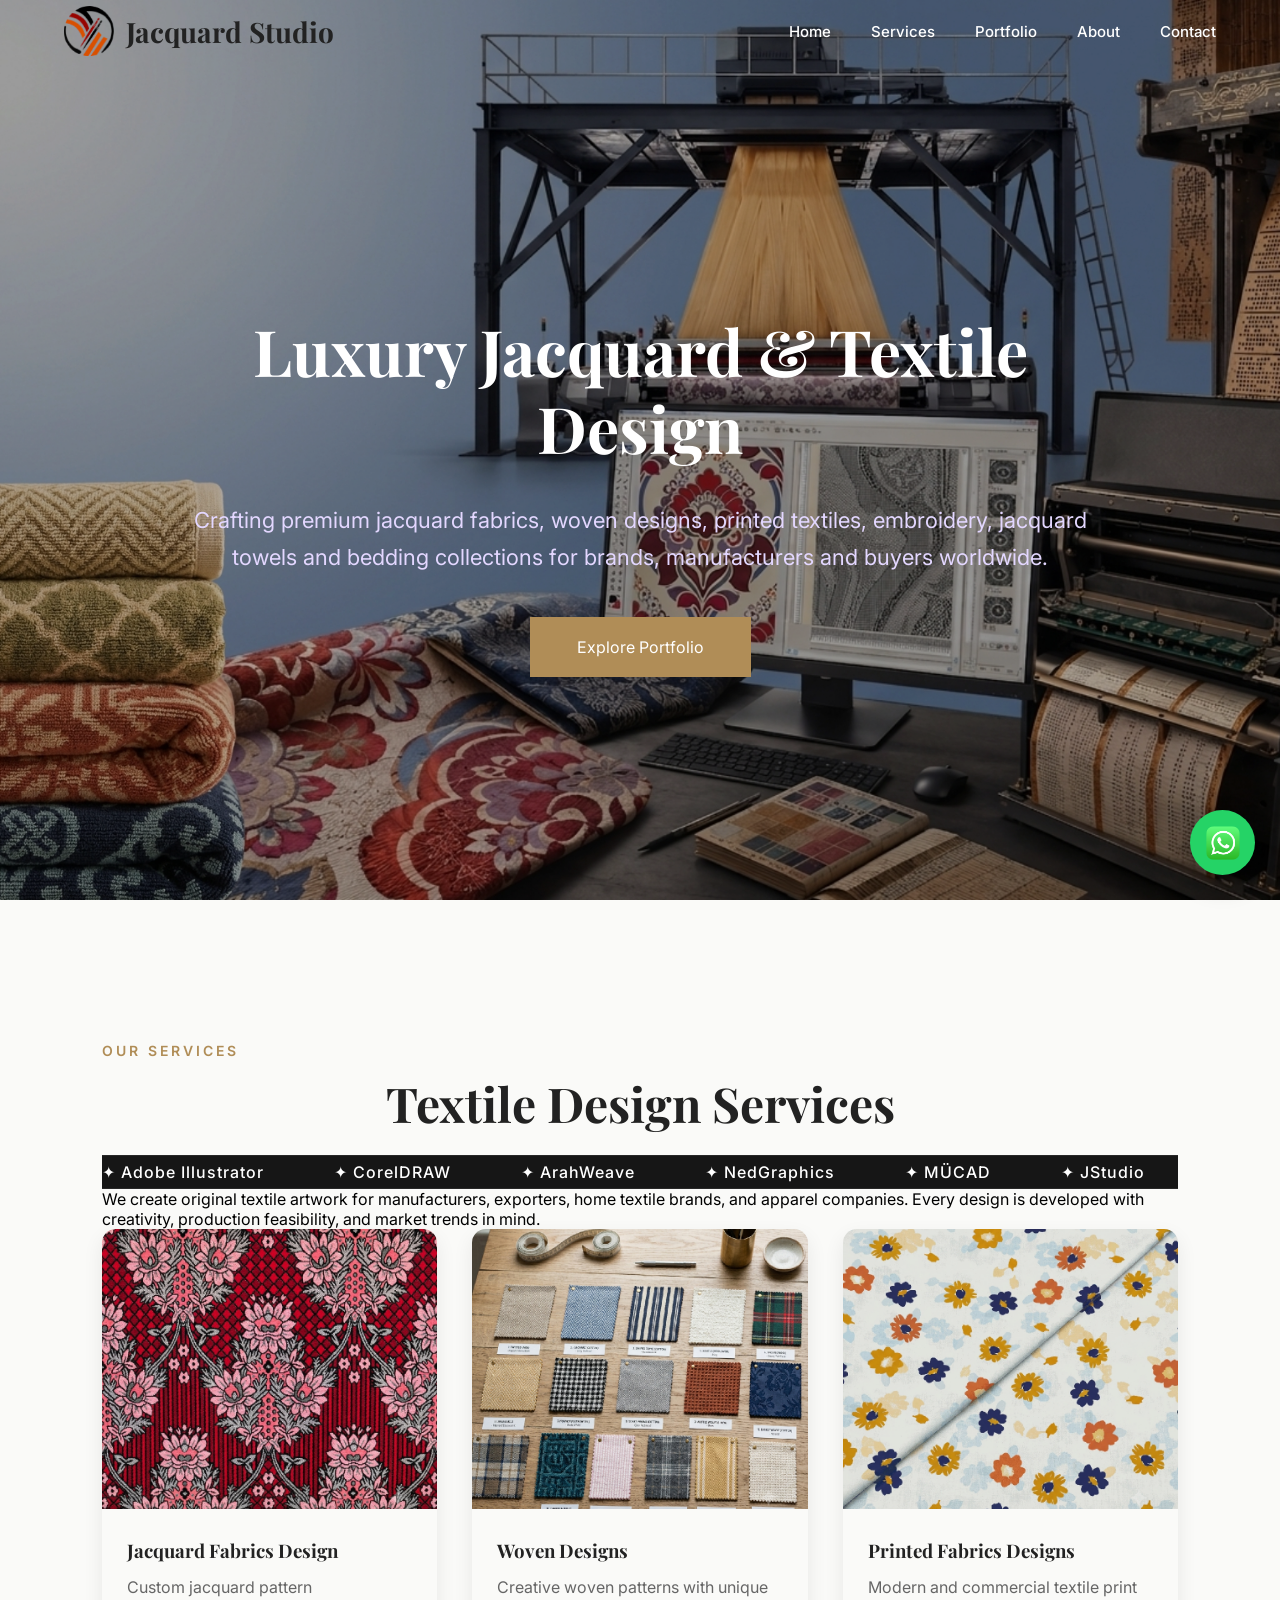
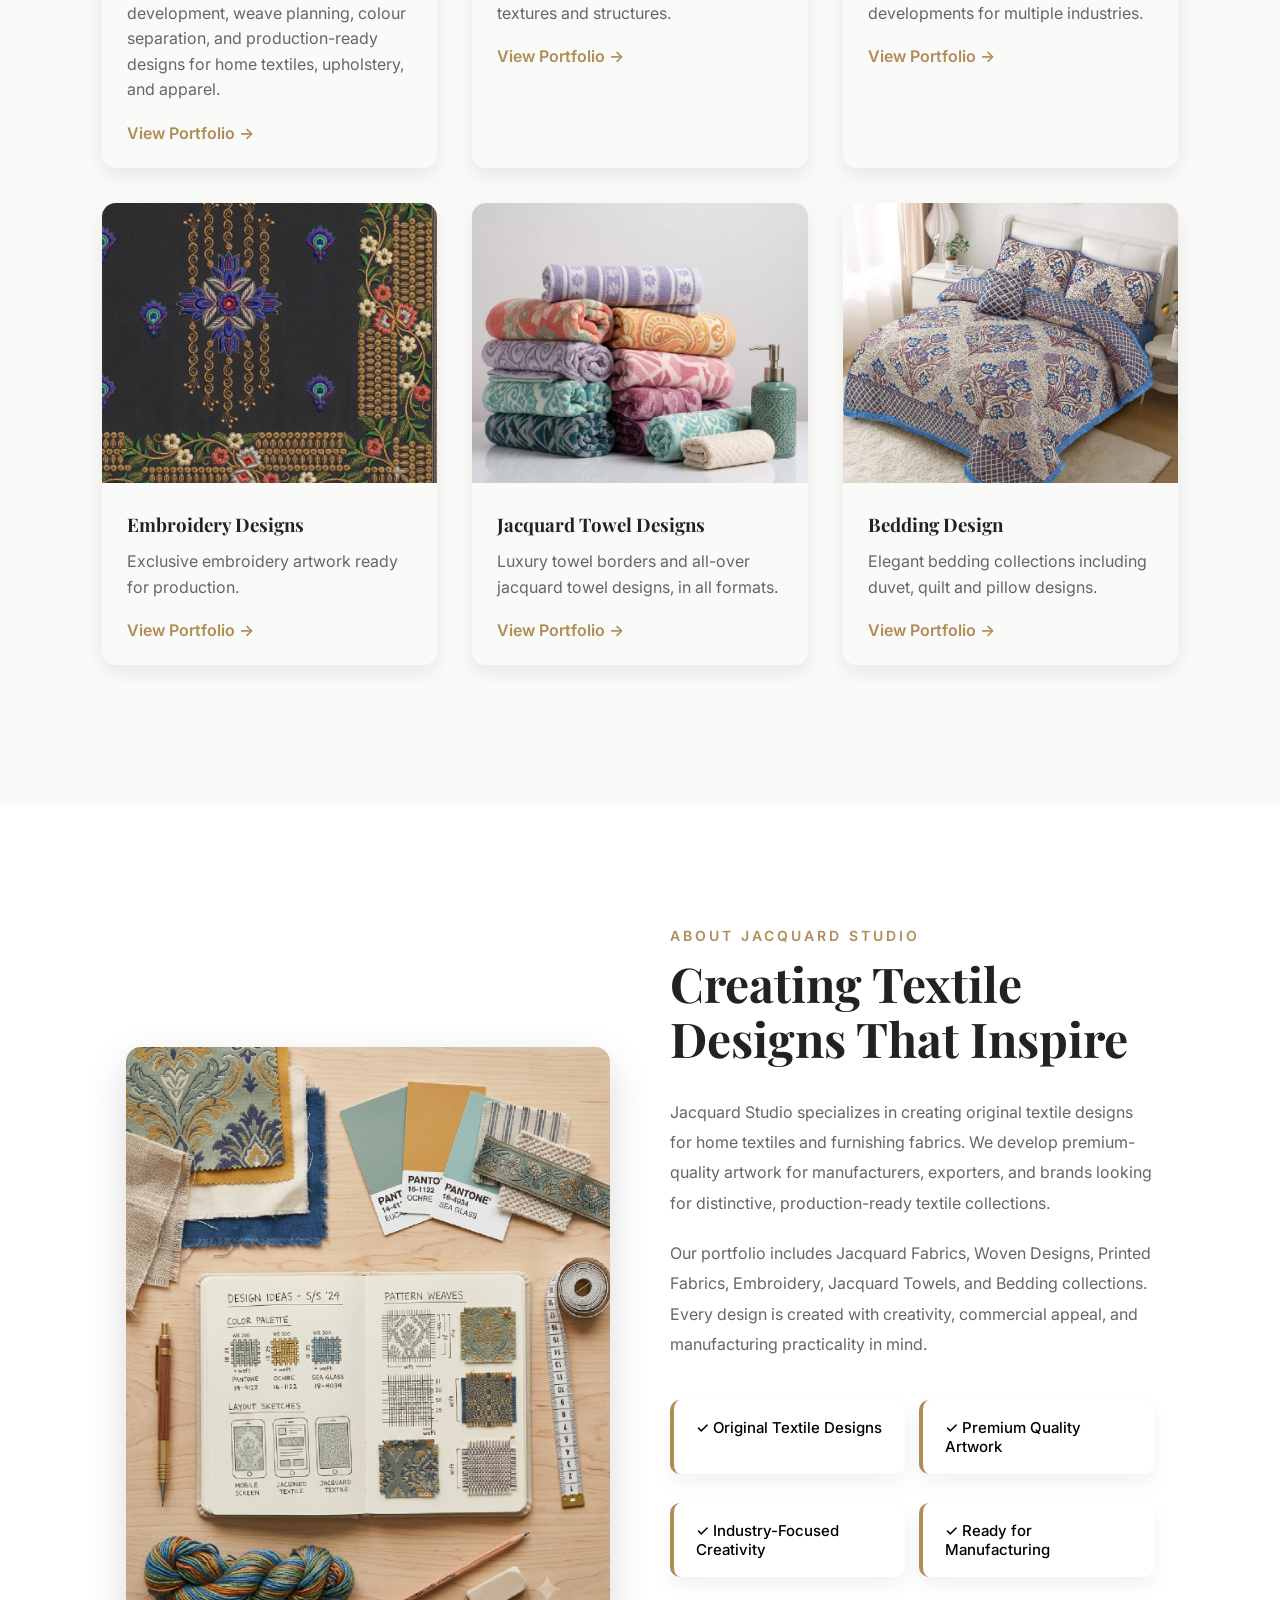
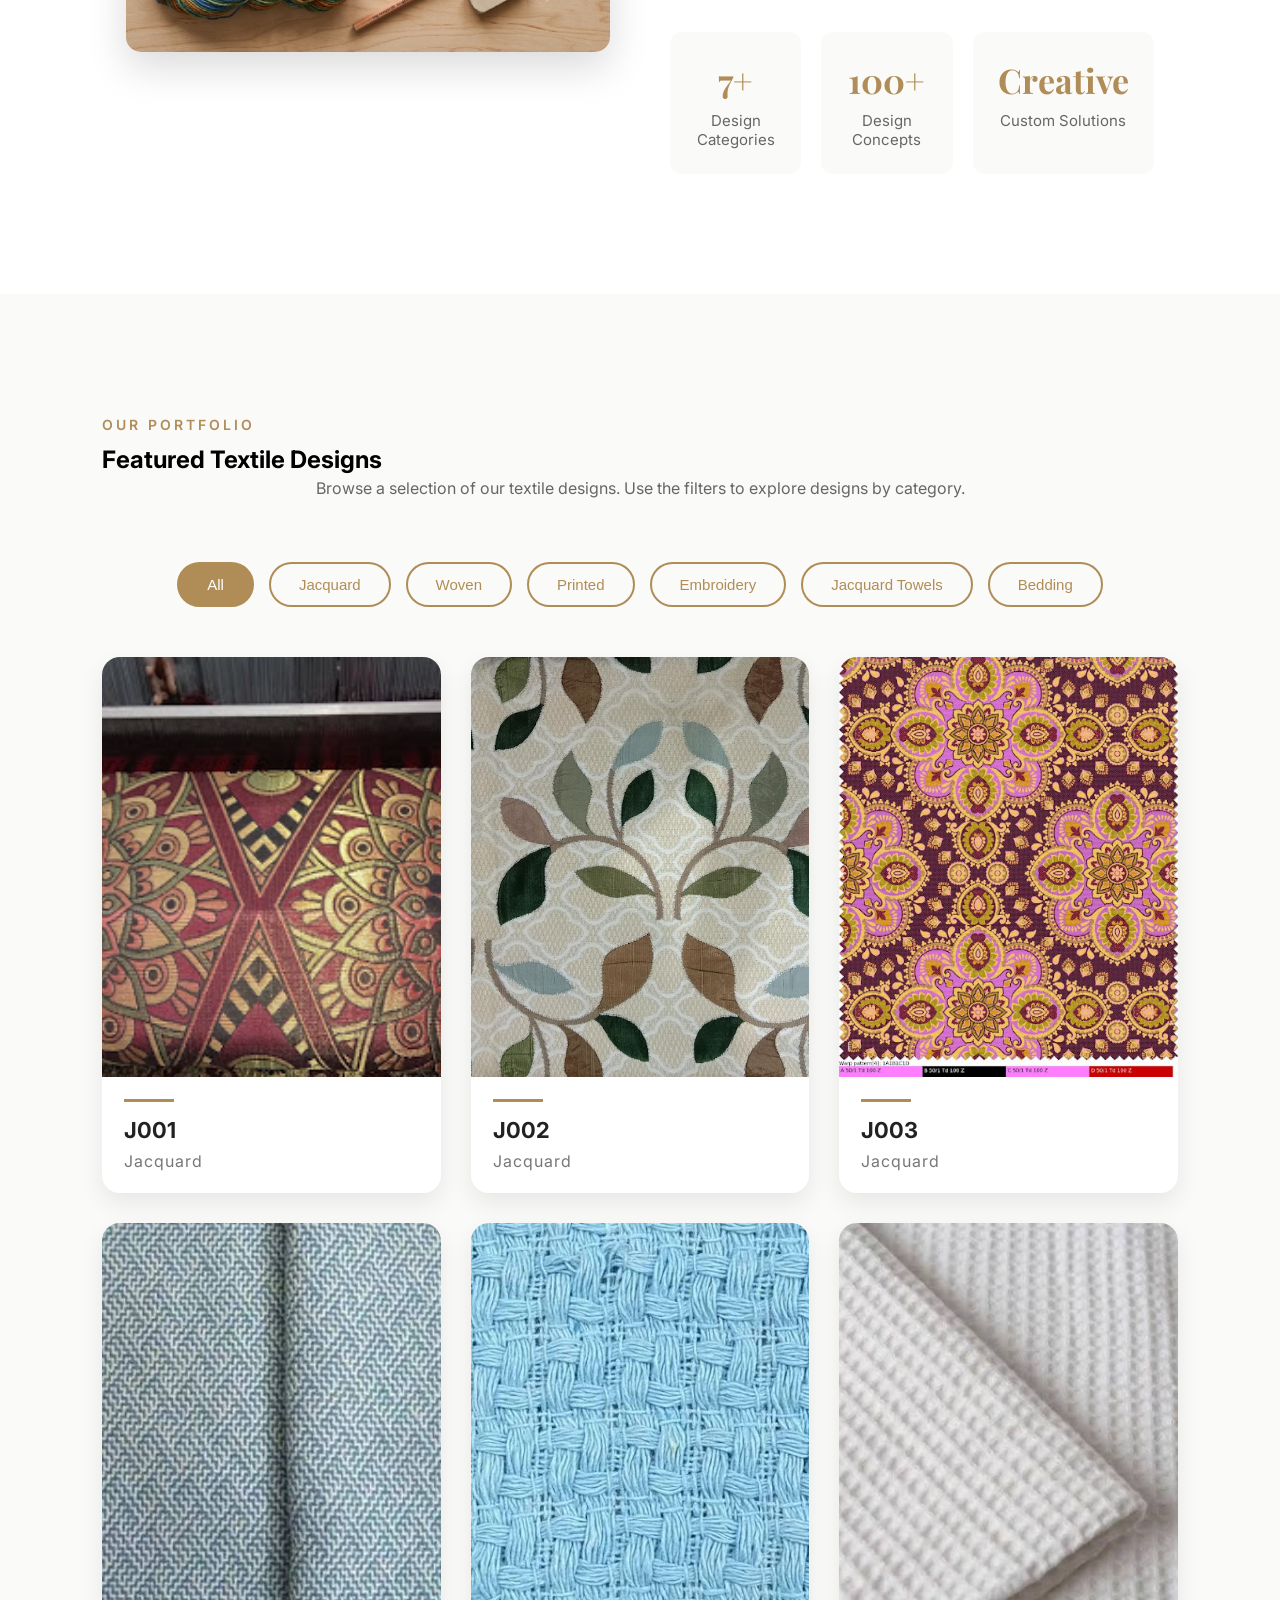
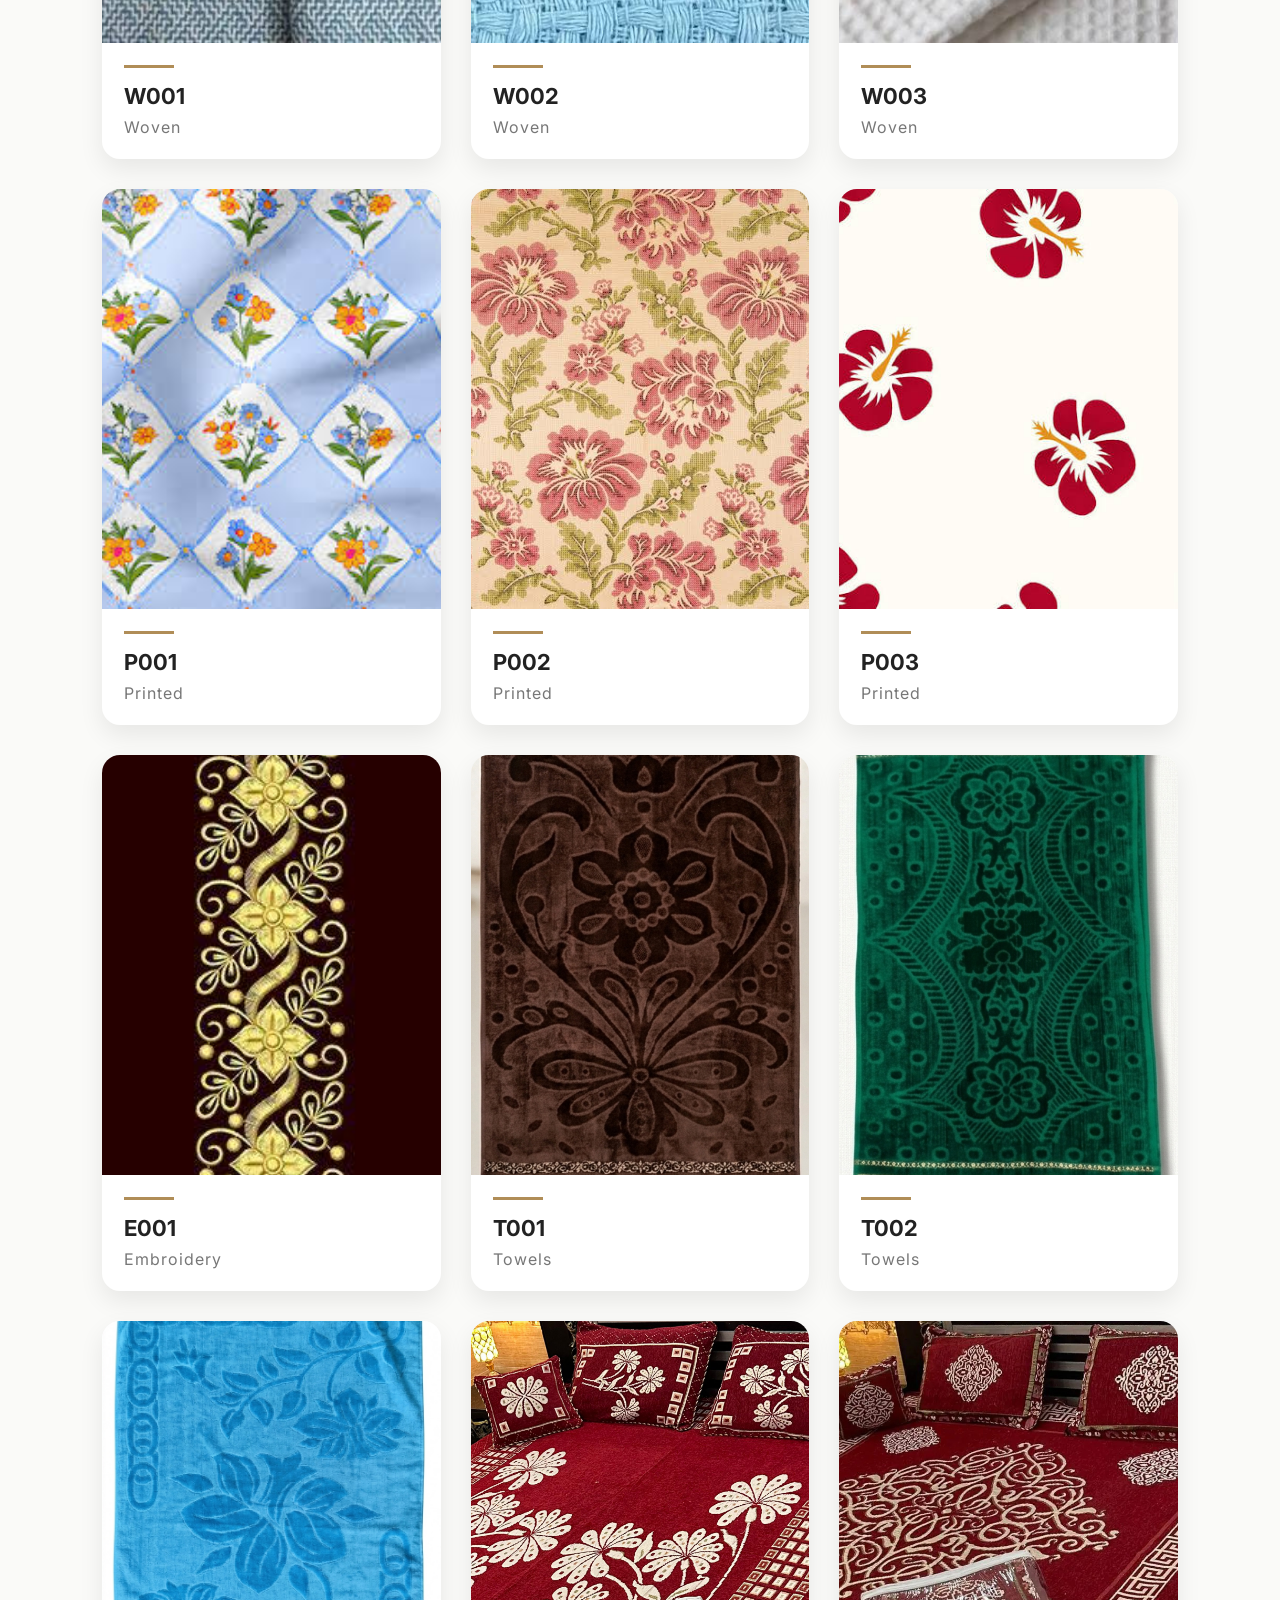
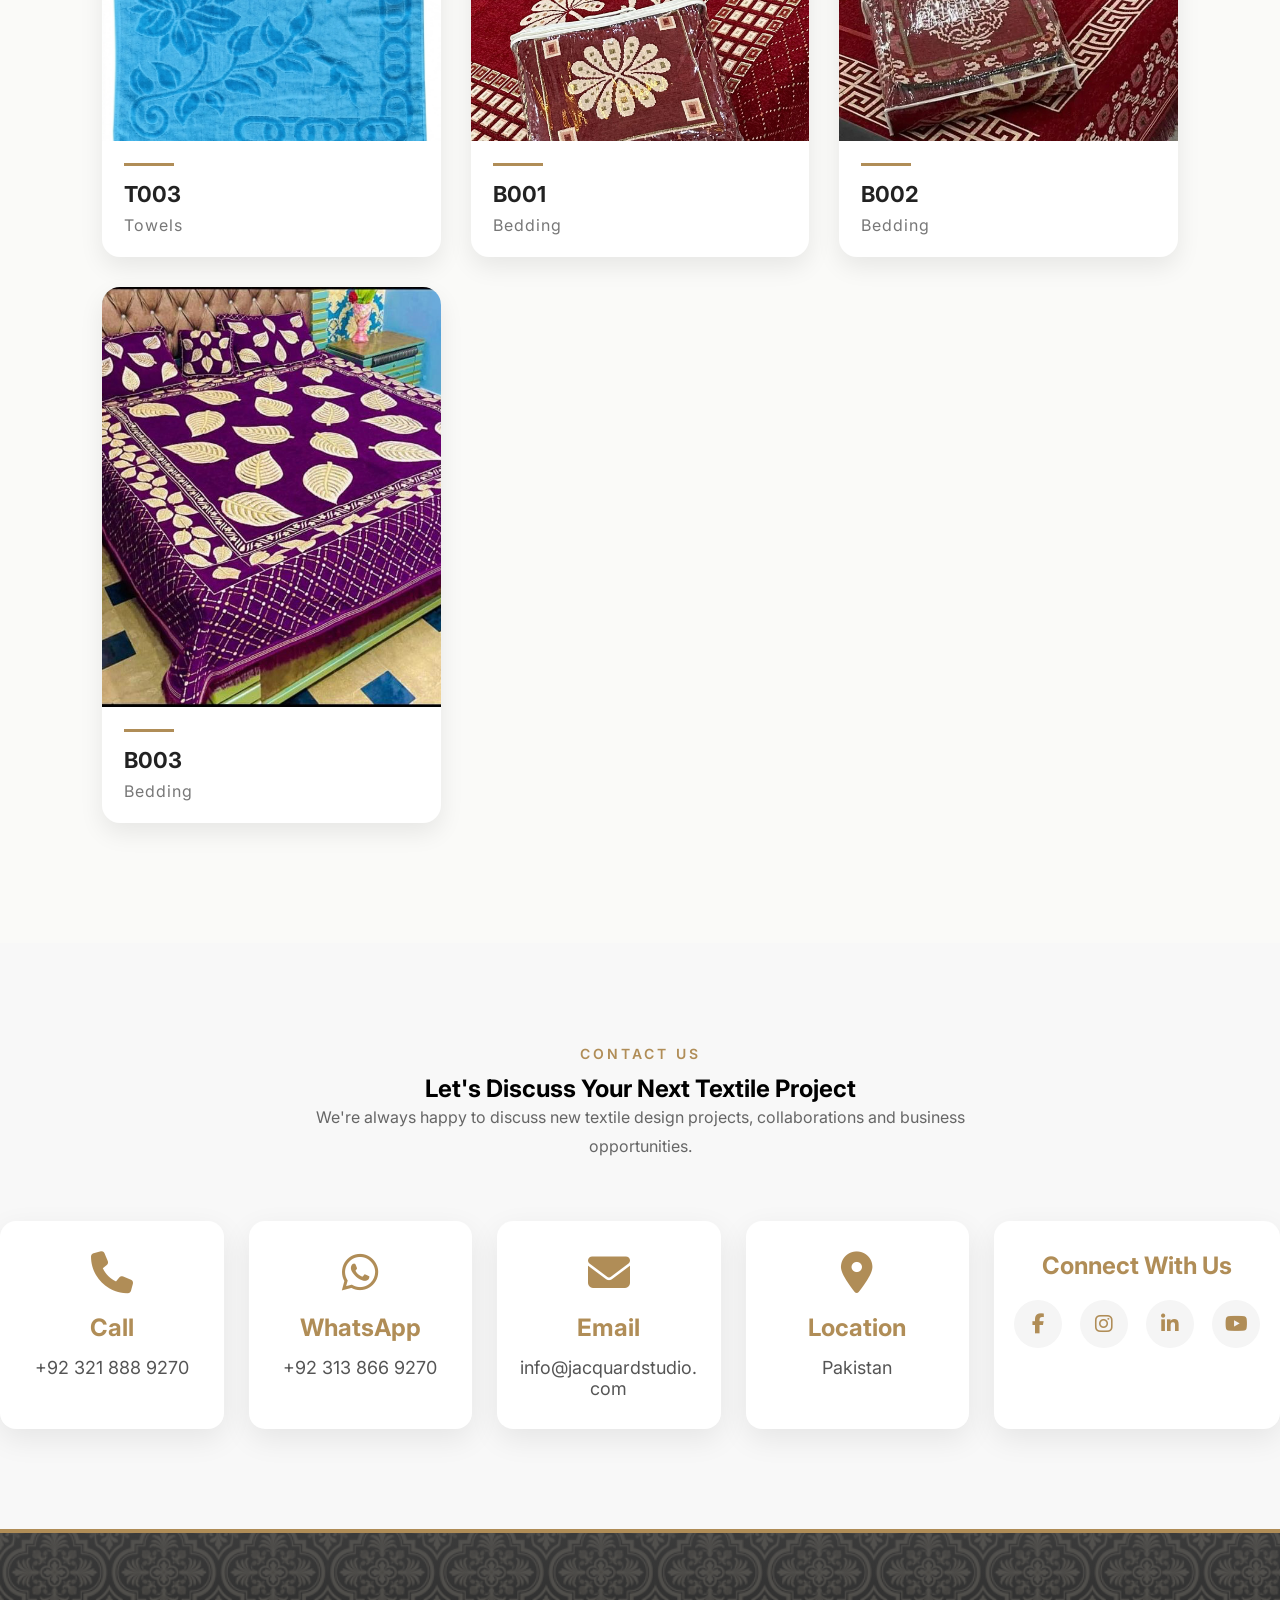
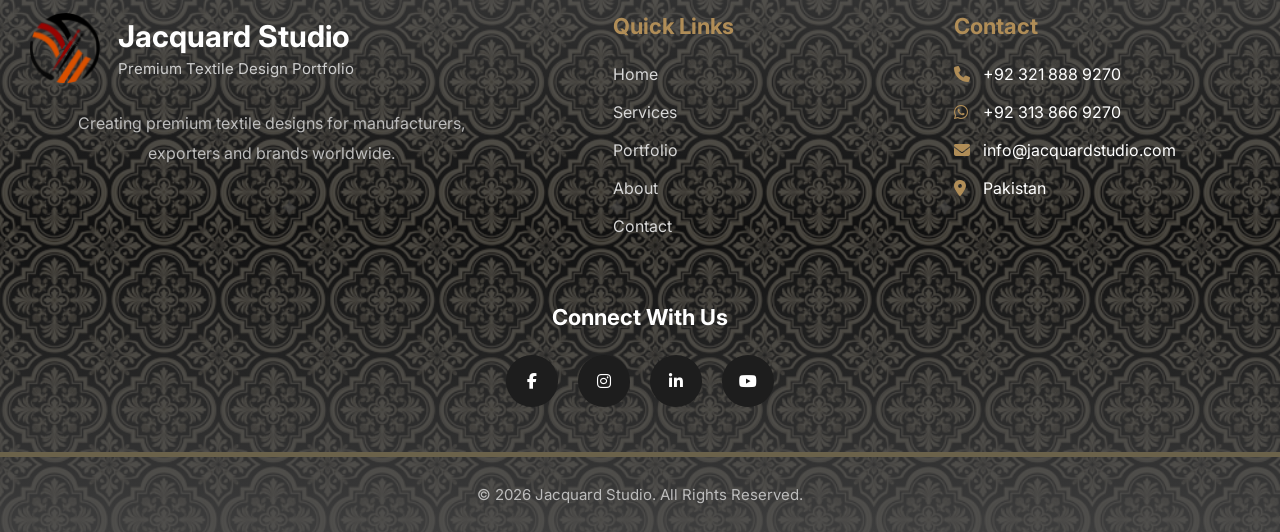
==== commit ef1daf05: "update" ====
--- a/index.html
+++ b/index.html
@@ -104,6 +104,7 @@
     </div>
 
 </section>
+
 <!-- ===========================
      FEATURED COLLECTIONS
 =========================== -->
@@ -111,8 +112,37 @@
 <section class="collections reveal" id="services">
 
        <span class="section-subtitle">OUR SERVICES</span>
-
         <h2>Textile Design Services</h2>
+    <!-- ===========================
+        MOVING TEXTILE BAR
+    =========================== -->
+
+    <section class="moving-bar">
+        <div class="moving-track">
+
+            <span>✦ Adobe Illustrator</span>
+            <span>✦ CorelDRAW</span>
+            <span>✦ ArahWeave</span>
+            <span>✦ NedGraphics</span>
+            <span>✦ MÜCAD</span>
+            <span>✦ JStudio</span>
+
+            <!-- Duplicate for smooth loop -->
+
+            <span>✦ Adobe Illustrator</span>
+            <span>✦ CorelDRAW</span>
+            <span>✦ ArahWeave</span>
+            <span>✦ NedGraphics</span>
+            <span>✦ MÜCAD</span>
+            <span>✦ JStudio</span>
+
+        </div>
+    </section>
+        
+
+
+
+
         <p>
         We create original textile artwork for manufacturers, exporters, home textile brands, and apparel companies. Every design is developed with creativity, production feasibility, and market trends in mind.
         </p>
@@ -126,8 +156,8 @@
                 </div>
 
                 <div class="card-content">
-                    <h3>Jacquard Fabrics</h3>
-                    <p>Custom jacquard fabric developments for home textiles and apparel.</p>
+                    <h3>Jacquard Fabrics Design</h3>
+                    <p>Custom jacquard pattern development, weave planning, colour separation, and production-ready designs for home textiles, upholstery, and apparel.</p>
                    
                     <a href="#portfolio" class="learn-more">
                         View Portfolio →
@@ -150,7 +180,7 @@
             <div class="card">
                 <img src="images/collections/printed.jpg" alt="Printed Fabrics">
                 <div class="card-content">
-                    <h3>Printed Fabrics</h3>
+                    <h3>Printed Fabrics Designs</h3>
                     <p>Modern and commercial textile print developments for multiple industries.</p>
                     <a href="#portfolio" class="learn-more">
                         View Portfolio →
@@ -161,7 +191,7 @@
             <div class="card">
                 <img src="images/collections/embroidery.jpg" alt="Embroidery">
                 <div class="card-content">
-                    <h3>Embroidery</h3>
+                    <h3>Embroidery Designs</h3>
                     <p>Exclusive embroidery artwork ready for production.</p>
                     <a href="#portfolio" class="learn-more">
                         View Portfolio →
@@ -172,8 +202,8 @@
             <div class="card">
                 <img src="images/collections/jacquard-towel.jpg" alt="Jacquard Towels">
                 <div class="card-content">
-                <h3>Jacquard Towels</h3>
-                <p>Luxury towel borders and all-over jacquard towel designs.</p>
+                <h3>Jacquard Towel Designs </h3>
+                <p>Luxury towel borders and all-over jacquard towel designs, in all formats.</p>
                     <a href="#portfolio" class="learn-more">
                         View Portfolio →
                     </a>
@@ -183,7 +213,7 @@
             <div class="card">
                 <img src="images/collections/bedding.jpg" alt="Bedding">
                 <div class="card-content">
-                    <h3>Bedding</h3>
+                    <h3>Bedding Design</h3>
                     <p>Elegant bedding collections including duvet, quilt and pillow designs.</p>
                     <a href="#portfolio" class="learn-more">
                         View Portfolio →
--- a/css/style.css
+++ b/css/style.css
@@ -54,23 +54,8 @@
 =========================== */
 
 body {
-  /*  font-family: 'Inter', sans-serif;
-    background:var(--background);*/
-
- /*background-color: #f8f7f3;
-    background-image:
-        radial-gradient(circle at 25px 25px, rgba(0,0,0,.025) 2px, transparent 2px),
-        radial-gradient(circle at 75px 75px, rgba(0,0,0,.02) 2px, transparent 2px);
-    background-size: 100px 100px;*/
-
-
-       font-family: 'Inter', sans-serif;
-        color: var(--text);
-        background-color: #faf9f6;
-        background-image:
-        linear-gradient(rgba(0, 0, 0, 0.035) 1px, transparent 1px),
-        linear-gradient(90deg, rgba(0, 0, 0, 0.035) 1px, transparent 1px);
-        background-size: 40px 40px;
+    font-family: 'Inter', sans-serif;
+    background:var(--background);
 }
 
 /* ===========================
@@ -119,6 +104,7 @@
     font-size:28px;
     font-weight:700;
     color:var(--dark);
+    
 }
 .logo img{
     width:50px;
@@ -192,6 +178,7 @@
     font-size: 22px;
     line-height: 1.7;
     margin-bottom: 40px;
+    color: rgb(227, 215, 255);
 }
 
 .btn{
@@ -786,16 +773,16 @@
 
  background:
     linear-gradient(
-        rgba(20,20,20,.90),
+        rgba(66, 66, 66, 0.9),
         rgba(20,20,20,.75),
-        rgba(20,20,20,.92)
+        rgba(66,66,66,.92)
     ),
-    linear-gradient(
+    /*linear-gradient(
         135deg,
         rgba(200,164,107,.08),
-        rgba(0,0,0,0)
-    ),
-    url("../images/footer/footer-bg.jpg");
+        rgba(143, 140, 140, 0)
+    ),*/
+    url("../images/footer/footer-bg.png");
 
     background-size:cover;
     background-position:center;
@@ -1302,6 +1289,19 @@
         width: 46px;
         height: 46px;
     }
+    .moving-bar{
+        padding:12px 0;
+    }
+
+    .moving-track{
+        gap:40px;
+        animation-duration:20s;
+    }
+
+    .moving-track span{
+        font-size:13px;
+    }
+
 }
 
 /*====================================
@@ -1317,6 +1317,51 @@
     transform:translateY(0);
 
 }
+/* ===========================
+   MOVING TEXTILE BAR
+=========================== */
+
+.moving-bar{
+    background:#161616;
+    
+    overflow:hidden;
+    padding:6px 0;
+    border-top:1px solid rgba(255,255,255,.08);
+    border-bottom:1px solid rgba(255,255,255,.08);
+}
+
+.moving-track{
+    display:flex;
+    width:max-content;
+    gap:70px;
+    color:#C89B5A;
+    font-weight:600;
+    animation:textScroll 30s linear infinite;
+}
+
+.moving-track span{
+    white-space:nowrap;
+    font-size:16px;
+    font-weight:500;
+    letter-spacing:1px;
+    color:#fff;
+}
+
+.moving-bar:hover .moving-track{
+    animation-play-state:paused;
+}
+
+@keyframes textScroll{
+
+    from{
+        transform:translateX(0);
+    }
+
+    to{
+        transform:translateX(-50%);
+    }
+
+}
 /* ========================================
    MOBILE RESPONSIVE FIXES
    ======================================== */
@@ -1372,5 +1417,7 @@
     display: block;
 }   
 
-}
-
+
+
+}
+
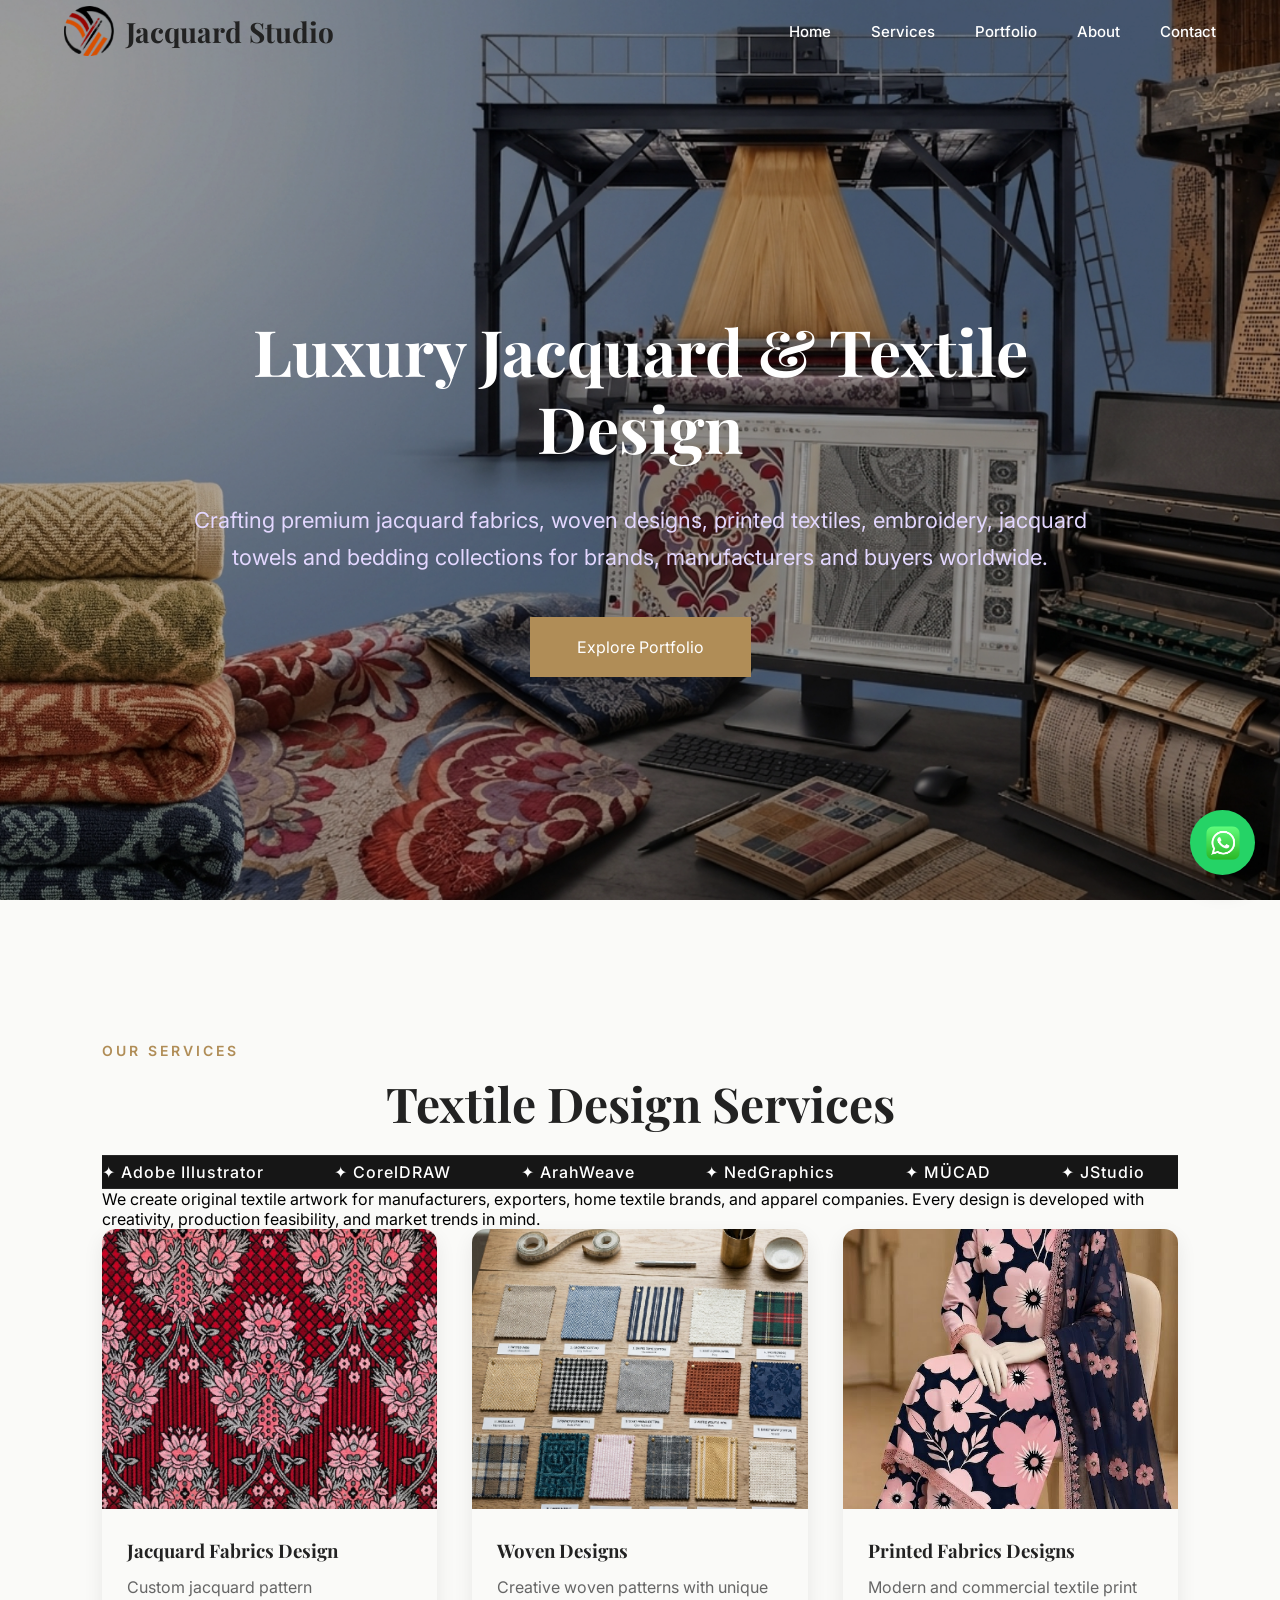
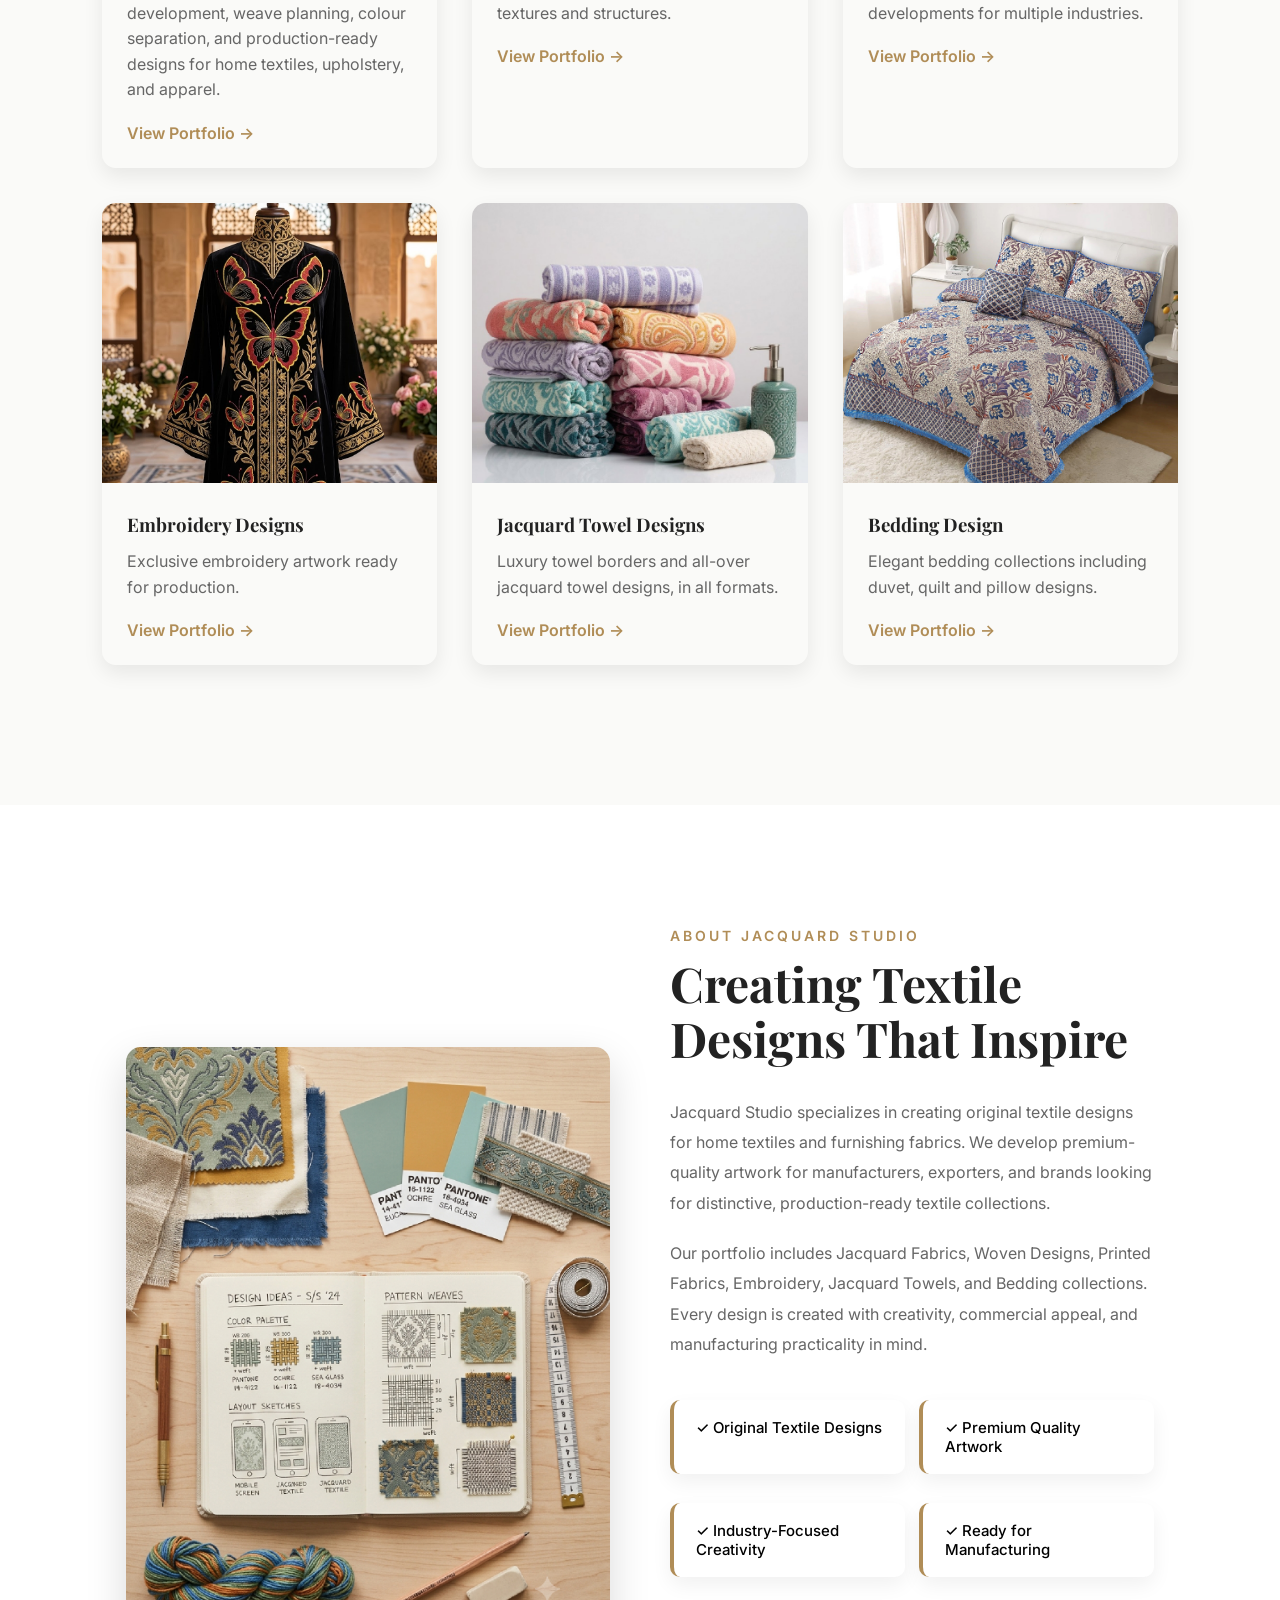
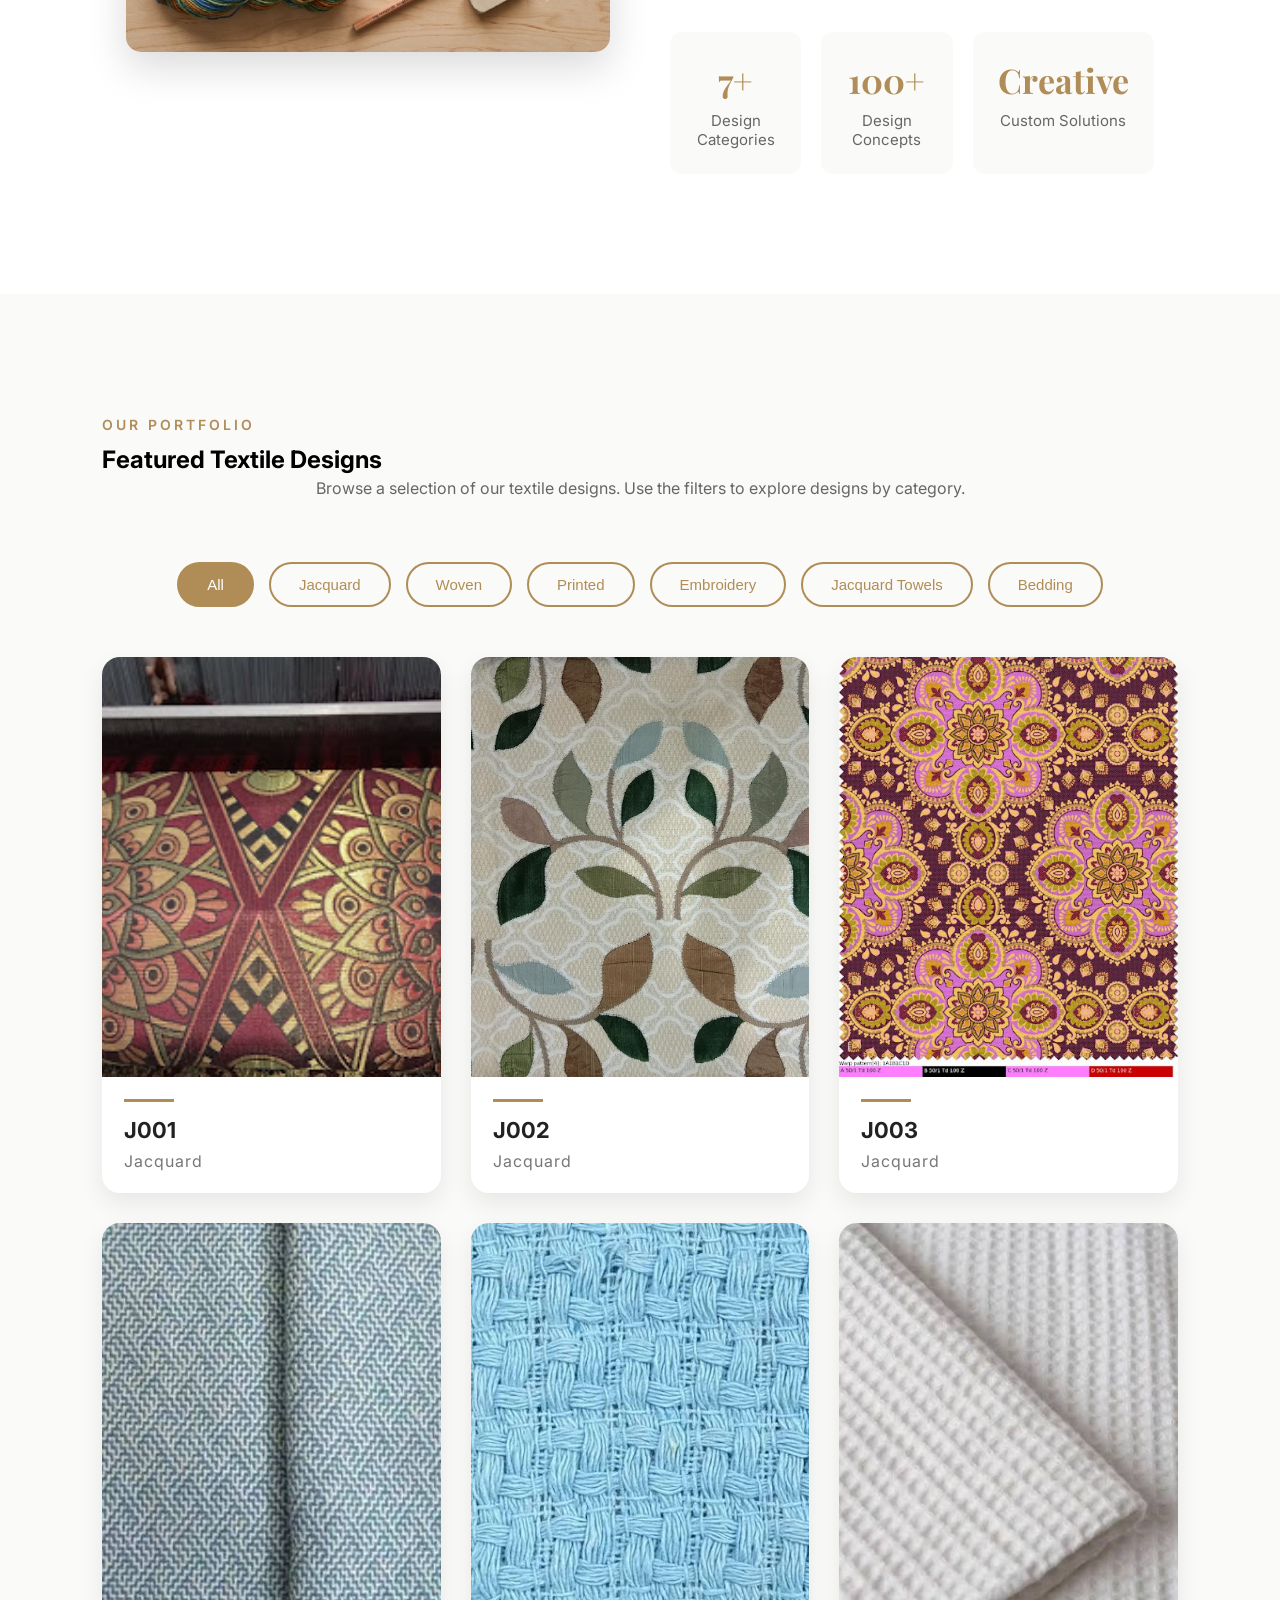
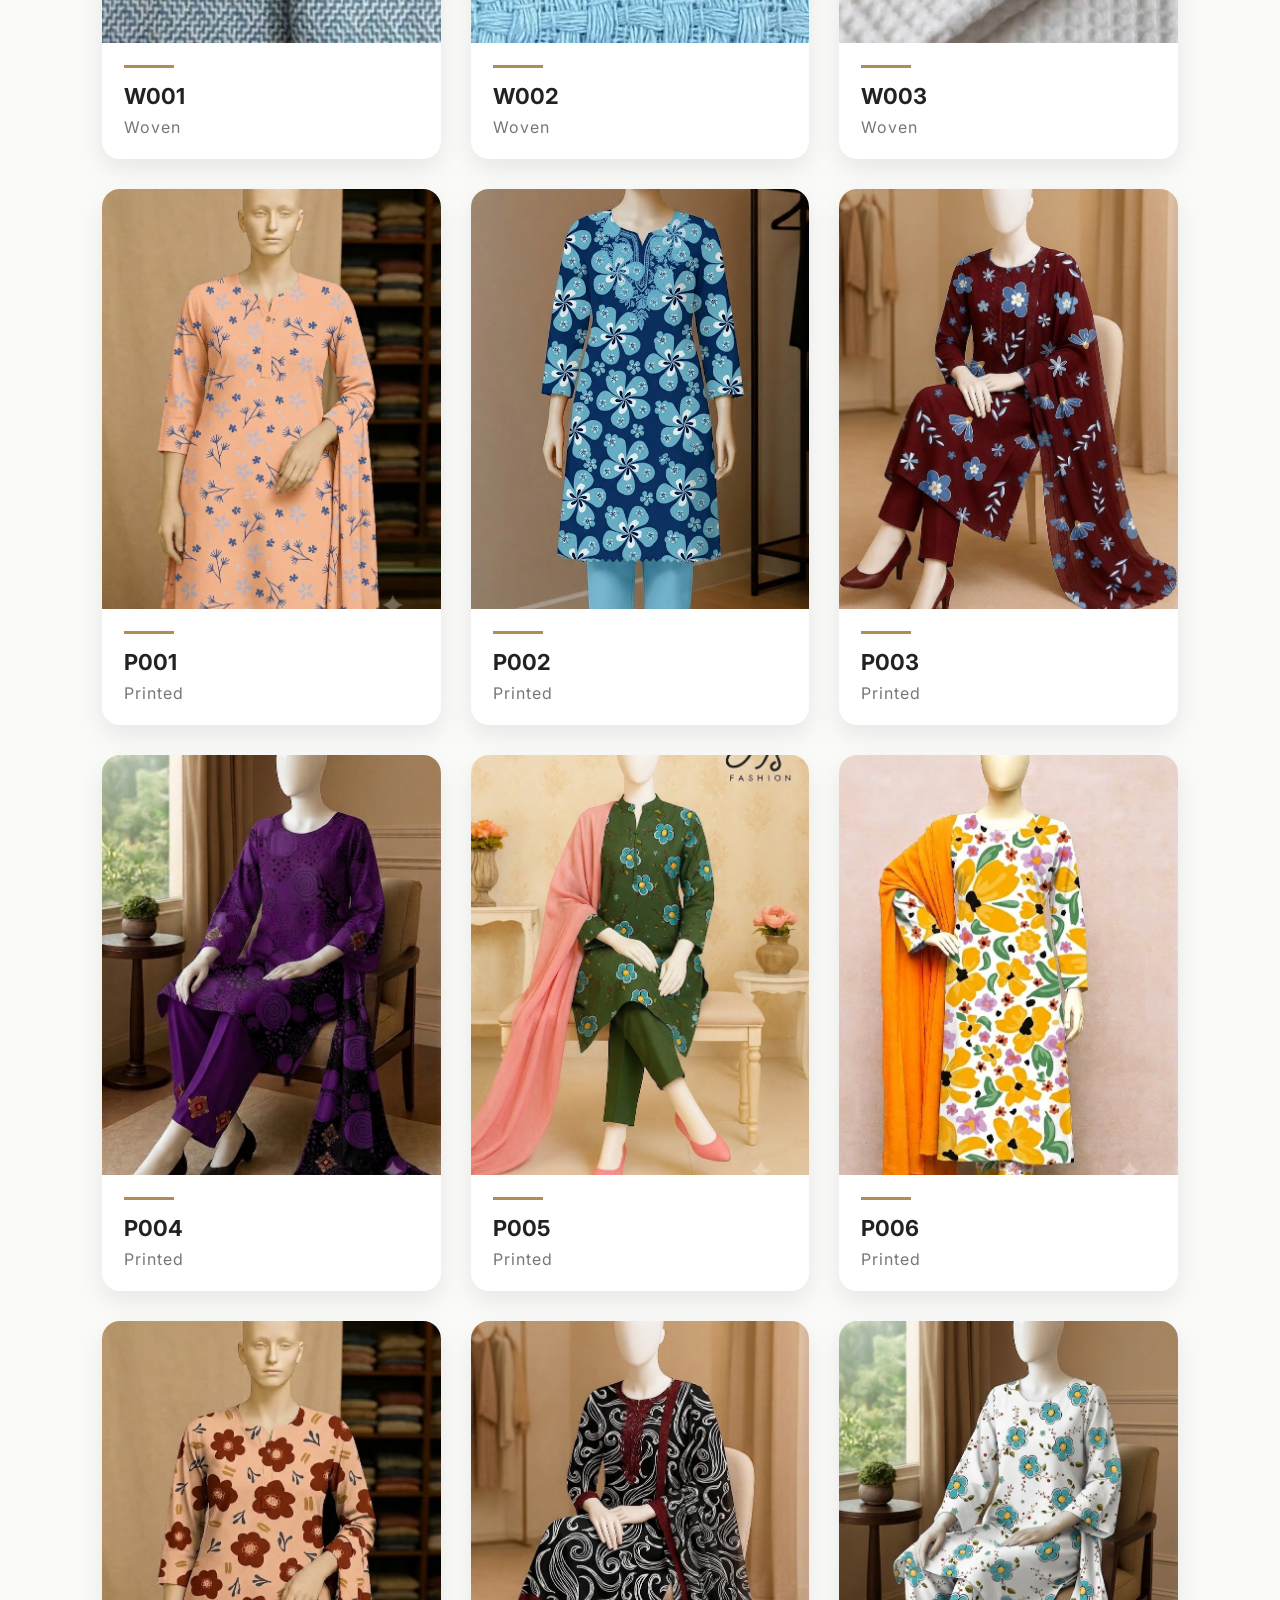
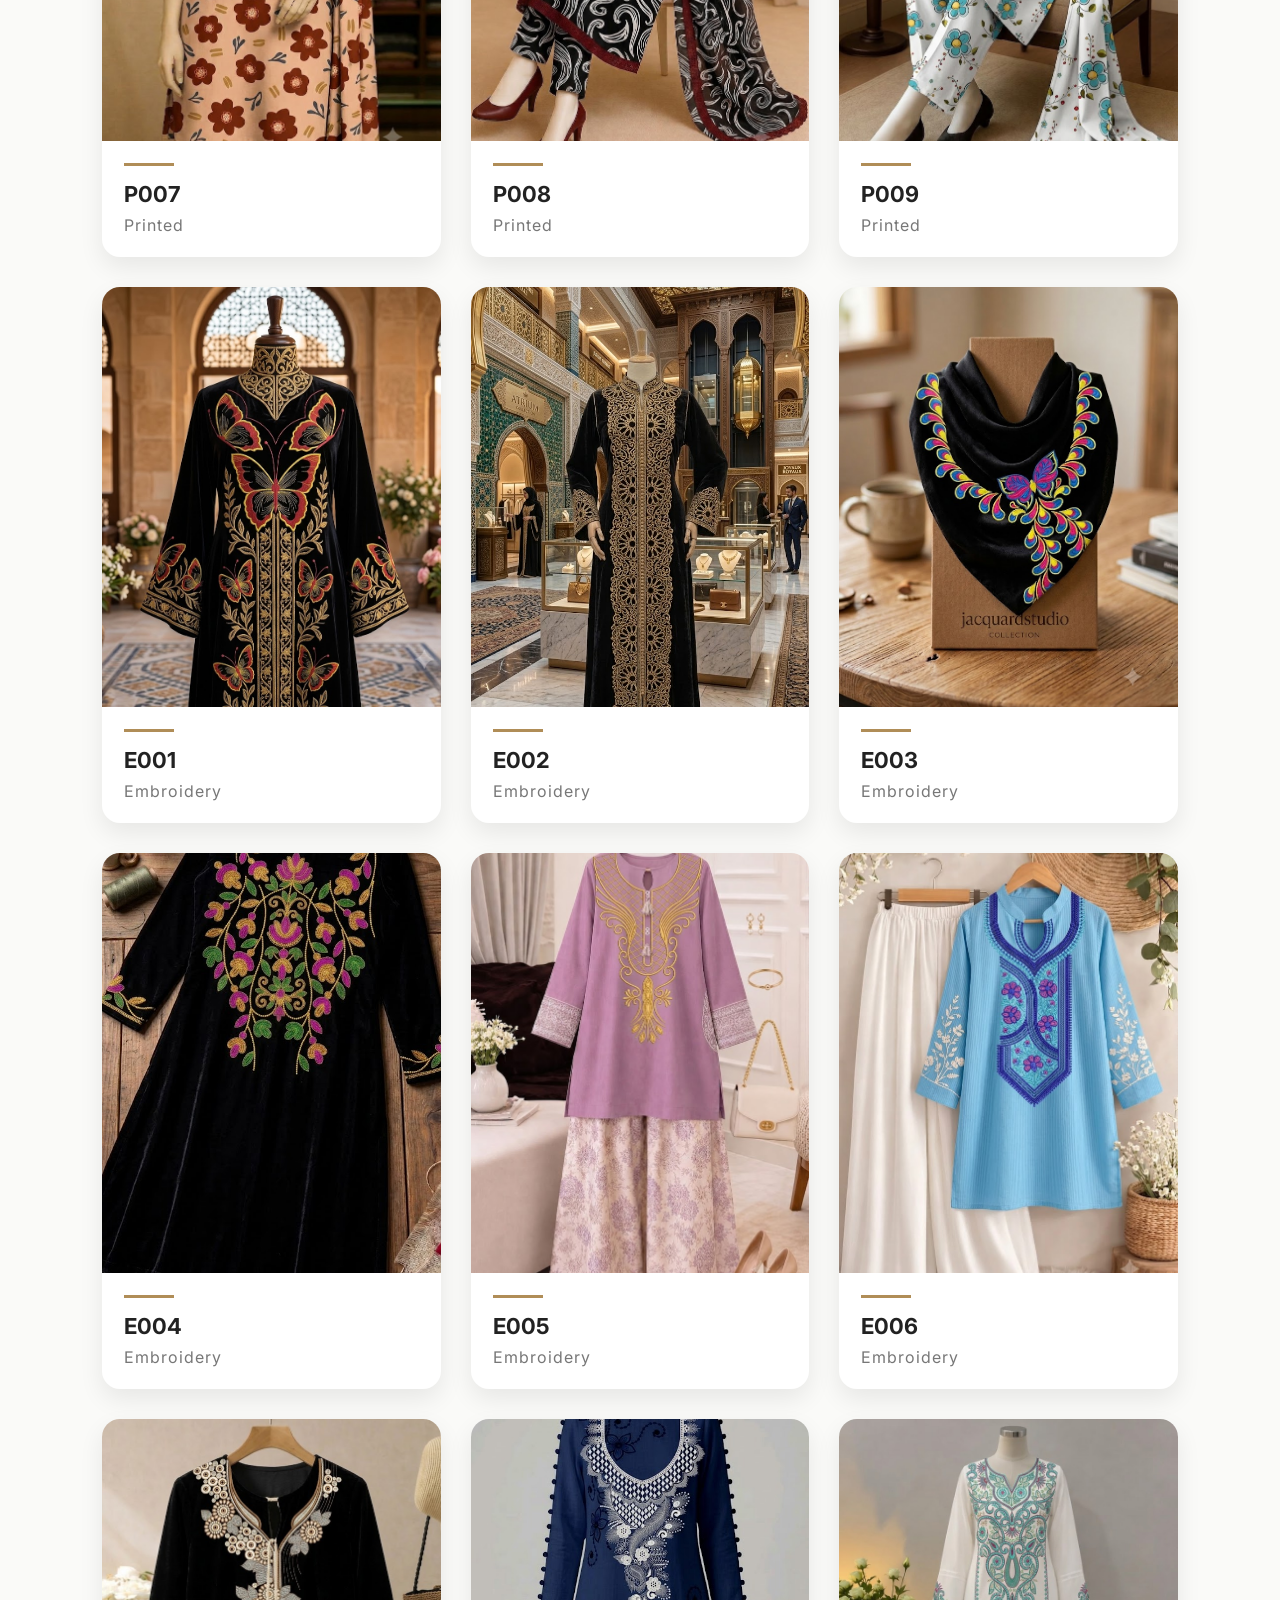
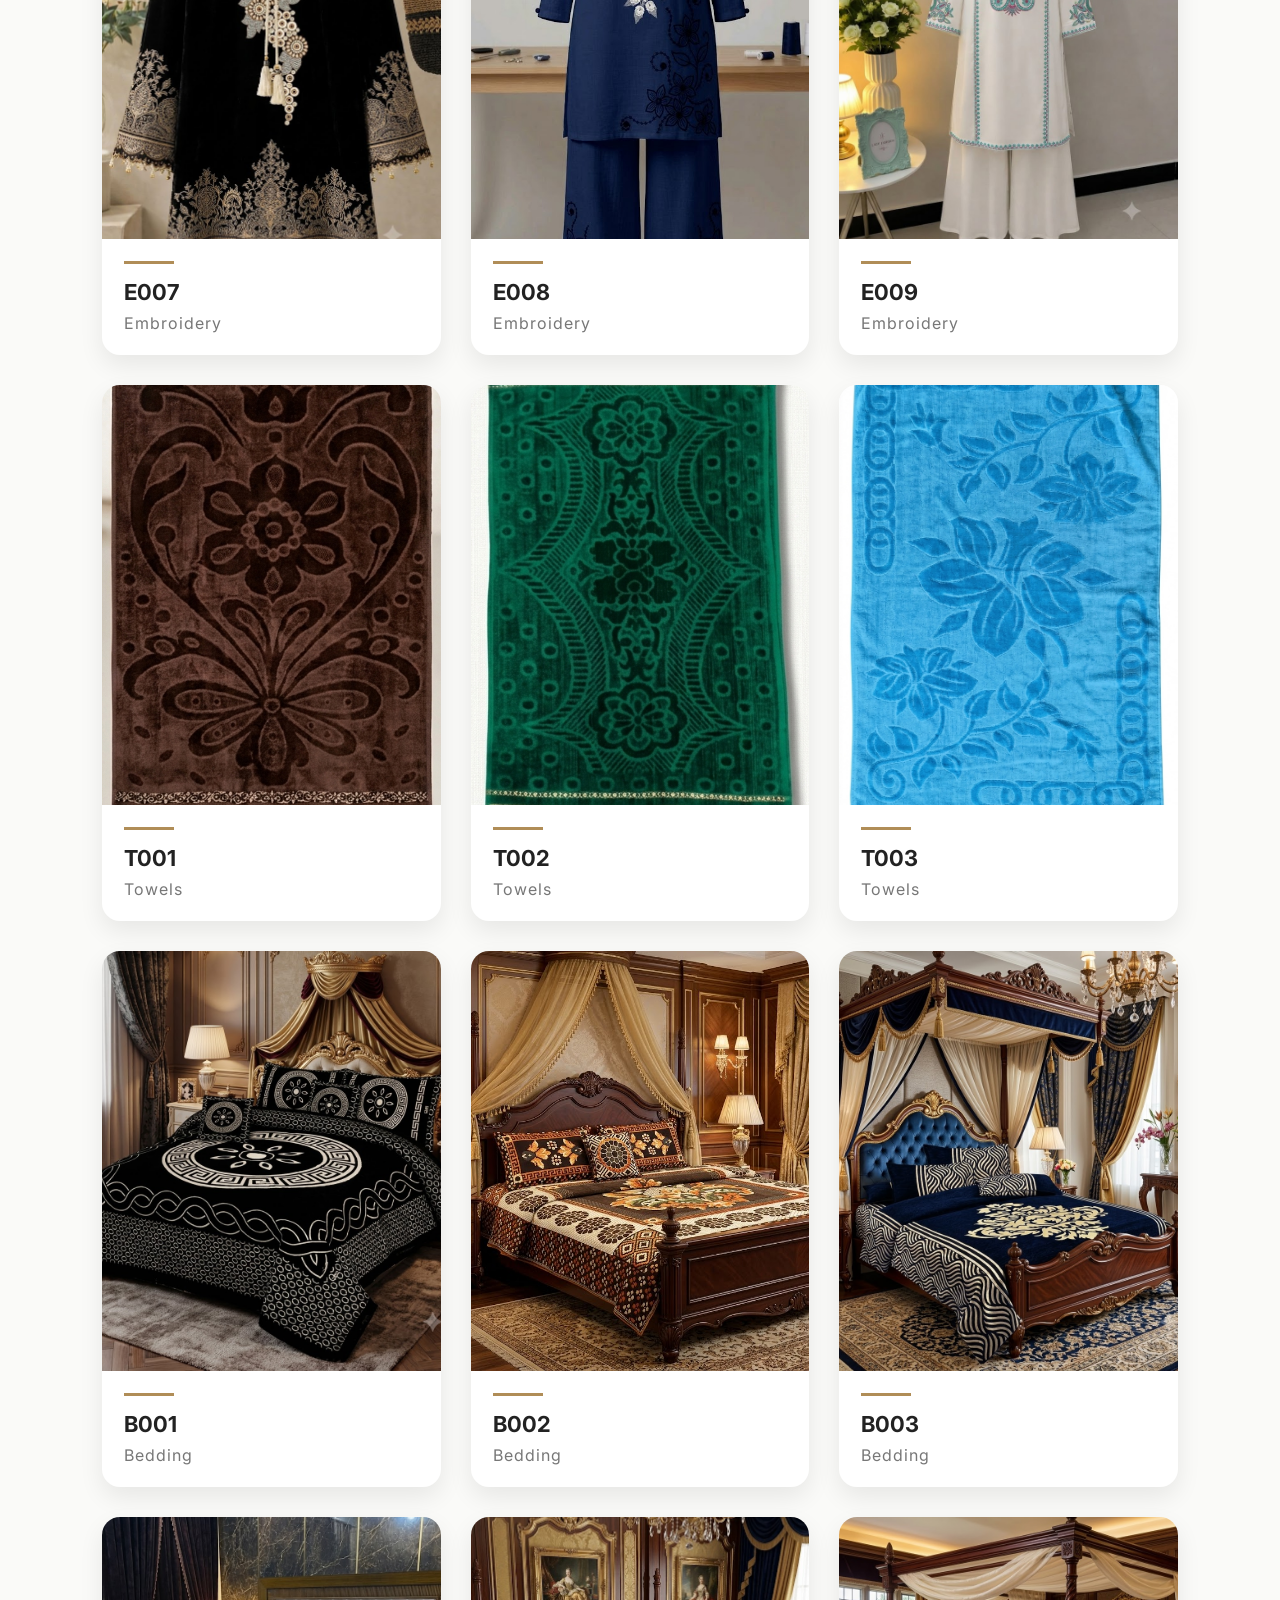
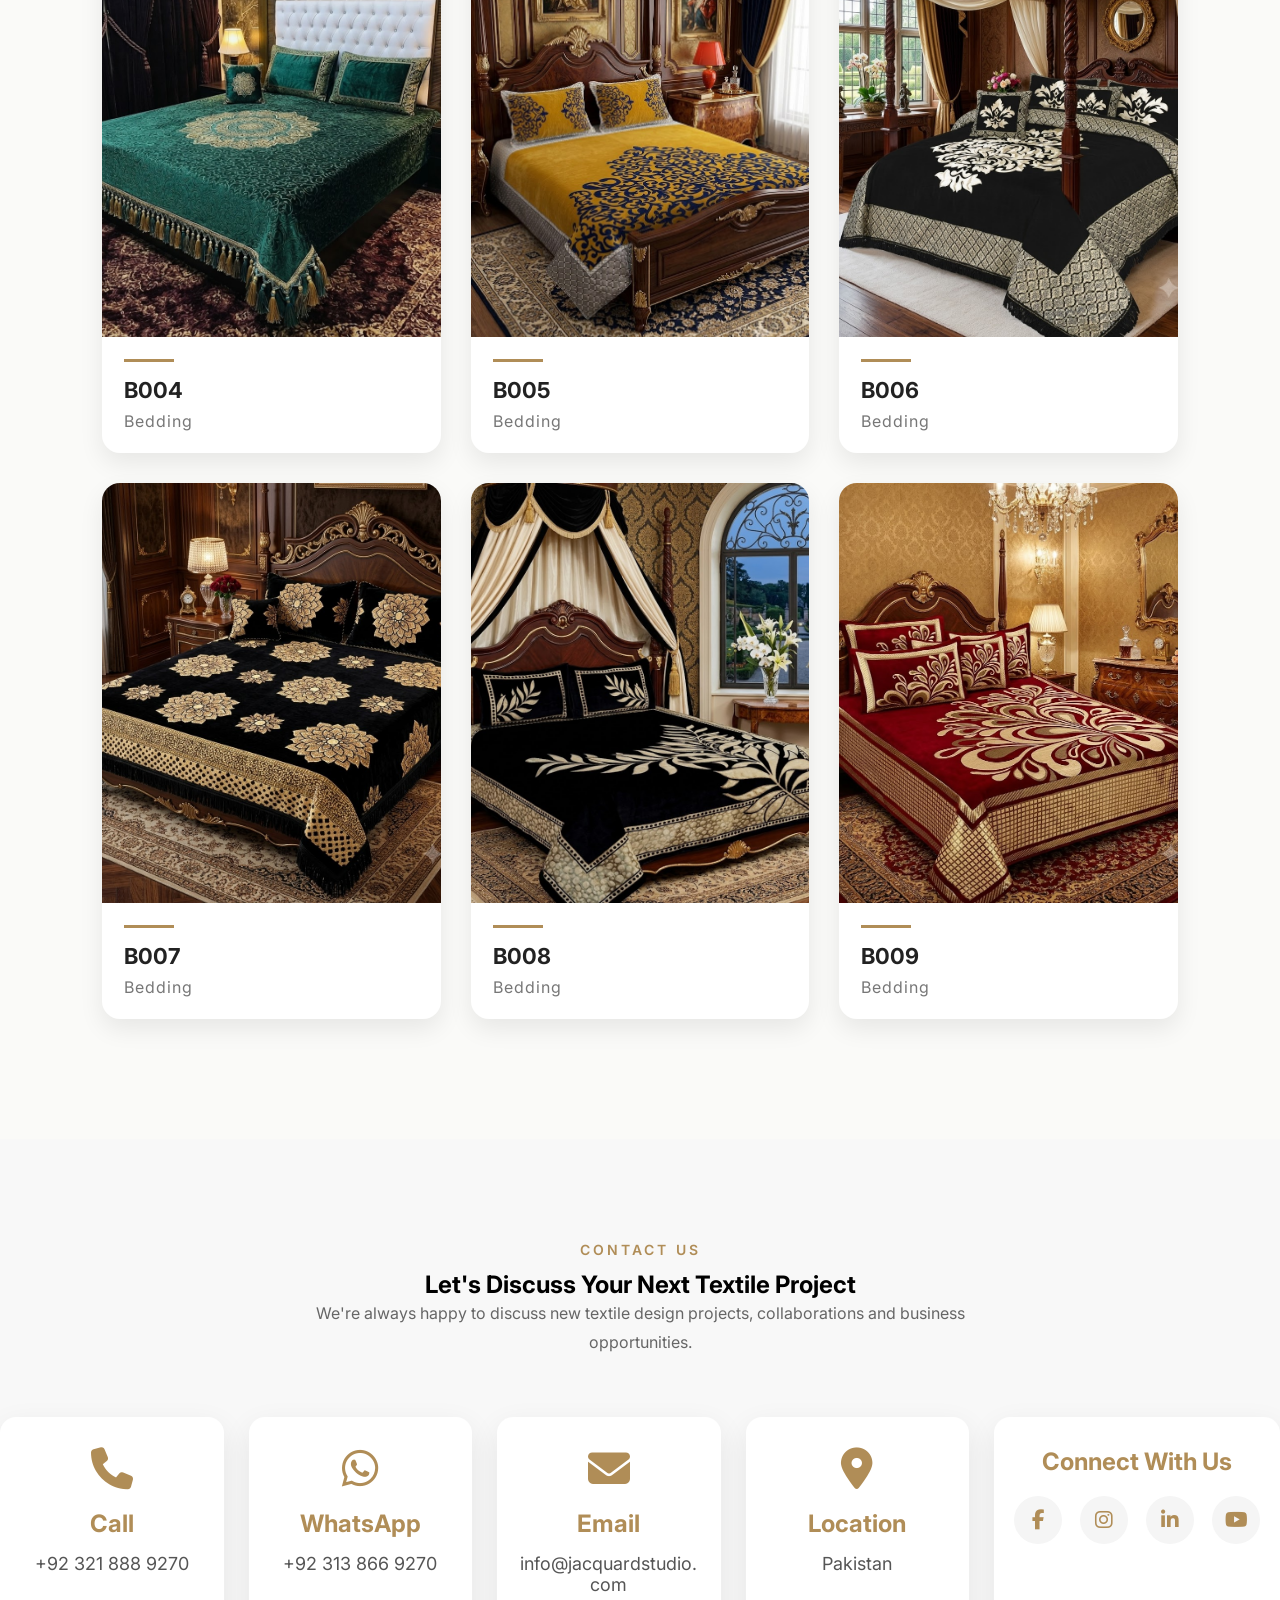
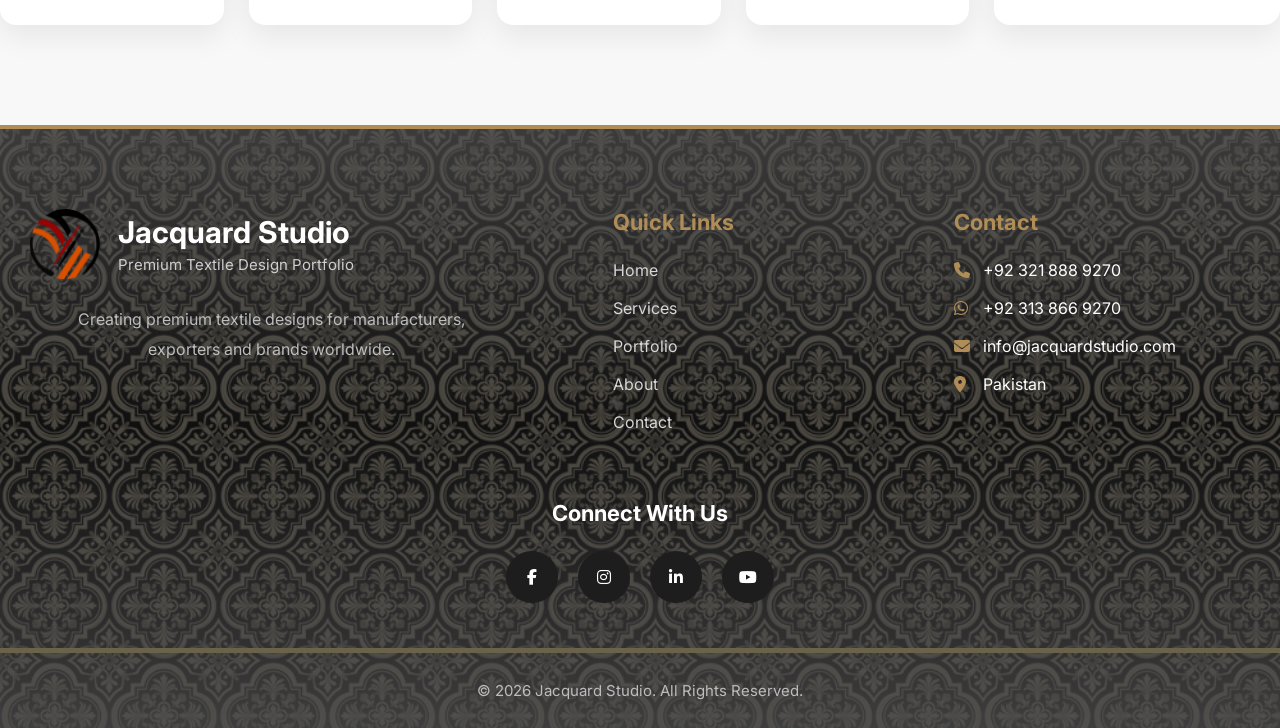
==== commit 8aaa109d: "Add files via upload" ====
--- a/index.html
+++ b/index.html
@@ -1,483 +1,485 @@
-<!DOCTYPE html>
-<html lang="en">
-
-<head>
-    <meta charset="UTF-8">
-    <meta name="viewport" content="width=device-width, initial-scale=1.0">
-
-    <title>Jacquard Studio | Premium Jacquard Fabric & Textile Design</title>
-
-    
-    <link rel="preconnect" href="https://fonts.googleapis.com">
-    <link rel="preconnect" href="https://fonts.gstatic.com" crossorigin>
-    <link href="https://fonts.googleapis.com/css2?family=Inter:wght@300;400;500;600&family=Playfair+Display:wght@600;700&display=swap" rel="stylesheet">
-    <link rel="stylesheet" href="https://cdnjs.cloudflare.com/ajax/libs/font-awesome/6.5.2/css/all.min.css">
-    <link rel="stylesheet" href="css/style.css">
-    <link rel="icon" type="image/png" href="favicon.png">
-    <meta name="description" content="Jacquard Studio specializes in premium jacquard fabric designs, woven textiles, embroidery, towels, bedding and custom textile artwork for manufacturers, exporters and brands worldwide.">
-    <meta name="theme-color" content="#C8A46B">
-
-    <meta property="og:title" content="Jacquard Studio">
-
-    <meta property="og:description" content="Premium Jacquard Fabric & Textile Design Portfolio">
-
-    <meta property="og:image" content="images/og-image.jpg">
-
-    <meta property="og:type" content="website">
-    <meta property="og:site_name" content="Jacquard Studio">
-    <meta property="og:locale" content="en_US">
-    <meta name="twitter:card" content="summary_large_image">
-    <meta name="twitter:title" content="Jacquard Studio">
-    <meta name="twitter:description" content="Premium Jacquard Fabric & Textile Design Portfolio">
-    <meta name="twitter:image" content="images/og-image.jpg">
-    
-
-    
-</head>
-
-
-<body>
-
-<a href="https://wa.me/923138669270"
-   class="whatsapp-float"
-   target="_blank"
-   aria-label="Chat on WhatsApp">
-
-    <img src="images/whatsapp.png" alt="WhatsApp">
-
-</a>
-<a href="#home" class="back-to-top" aria-label="Back to Top">
-    <i class="fa-solid fa-arrow-up"></i>
-</a>
-
-    <header class="header">
-
-    <nav class="navbar">
-
-        <div class="logo">
-            <img src="images/logo.png" alt="Jacquard Studio Logo">
-            <span>Jacquard Studio</span>
-        </div>
-
-        <!-- Hamburger Menu -->
-
-        <div class="menu-toggle">
-            <i class="fa-solid fa-bars"></i>
-        </div>
-
-        <ul class="nav-links">
-            <li><a href="#home">Home</a></li>
-            <li><a href="#services">Services</a></li>
-            <li><a href="#portfolio">Portfolio</a></li>
-            <li><a href="#about">About</a></li>
-            <li><a href="#contact">Contact</a></li>
-        </ul>
-
-    </nav>
-
-    </header>
-
-    
-<section class="hero reveal" id="home">
-
-    <div class="hero-overlay">
-
-        <div class="hero-content">
-
-            <h1>Luxury Jacquard & Textile Design</h1>
-                       
-
-            <p>
-                Crafting premium jacquard fabrics, woven designs, printed textiles,
-                embroidery, jacquard towels and bedding collections for brands,
-                manufacturers and buyers worldwide.
-            </p>
-          
-            <div class="hero-buttons">
-                <a href="#portfolio" class="btn">
-                    Explore Portfolio
-                </a>
-            </div>
-
-        </div>
-
-    </div>
-
-</section>
-
-<!-- ===========================
-     FEATURED COLLECTIONS
-=========================== -->
-
-<section class="collections reveal" id="services">
-
-       <span class="section-subtitle">OUR SERVICES</span>
-        <h2>Textile Design Services</h2>
-    <!-- ===========================
-        MOVING TEXTILE BAR
-    =========================== -->
-
-    <section class="moving-bar">
-        <div class="moving-track">
-
-            <span>✦ Adobe Illustrator</span>
-            <span>✦ CorelDRAW</span>
-            <span>✦ ArahWeave</span>
-            <span>✦ NedGraphics</span>
-            <span>✦ MÜCAD</span>
-            <span>✦ JStudio</span>
-
-            <!-- Duplicate for smooth loop -->
-
-            <span>✦ Adobe Illustrator</span>
-            <span>✦ CorelDRAW</span>
-            <span>✦ ArahWeave</span>
-            <span>✦ NedGraphics</span>
-            <span>✦ MÜCAD</span>
-            <span>✦ JStudio</span>
-
-        </div>
-    </section>
-        
-
-
-
-
-        <p>
-        We create original textile artwork for manufacturers, exporters, home textile brands, and apparel companies. Every design is developed with creativity, production feasibility, and market trends in mind.
-        </p>
-
-        <div class="collection-grid">
-
-            <div class="card">
-                
-                <div class="collection-image">
-                    <img src="images/collections/jacquard.jpg" alt="Jacquard Fabrics">
-                </div>
-
-                <div class="card-content">
-                    <h3>Jacquard Fabrics Design</h3>
-                    <p>Custom jacquard pattern development, weave planning, colour separation, and production-ready designs for home textiles, upholstery, and apparel.</p>
-                   
-                    <a href="#portfolio" class="learn-more">
-                        View Portfolio →
-                    </a>
-
-                </div>
-            </div>
-
-            <div class="card">
-                <img src="images/collections/woven.jpg" alt="Woven Designs">
-                <div class="card-content">
-                    <h3>Woven Designs</h3>
-                    <p>Creative woven patterns with unique textures and structures.</p>
-                    <a href="#portfolio" class="learn-more">
-                        View Portfolio →
-                    </a>
-                </div>
-            </div>
-
-            <div class="card">
-                <img src="images/collections/printed.jpg" alt="Printed Fabrics">
-                <div class="card-content">
-                    <h3>Printed Fabrics Designs</h3>
-                    <p>Modern and commercial textile print developments for multiple industries.</p>
-                    <a href="#portfolio" class="learn-more">
-                        View Portfolio →
-                    </a>
-                </div>
-            </div>
-
-            <div class="card">
-                <img src="images/collections/embroidery.jpg" alt="Embroidery">
-                <div class="card-content">
-                    <h3>Embroidery Designs</h3>
-                    <p>Exclusive embroidery artwork ready for production.</p>
-                    <a href="#portfolio" class="learn-more">
-                        View Portfolio →
-                    </a>
-                </div>
-            </div>
-
-            <div class="card">
-                <img src="images/collections/jacquard-towel.jpg" alt="Jacquard Towels">
-                <div class="card-content">
-                <h3>Jacquard Towel Designs </h3>
-                <p>Luxury towel borders and all-over jacquard towel designs, in all formats.</p>
-                    <a href="#portfolio" class="learn-more">
-                        View Portfolio →
-                    </a>
-            </div>
-        </div>
-
-            <div class="card">
-                <img src="images/collections/bedding.jpg" alt="Bedding">
-                <div class="card-content">
-                    <h3>Bedding Design</h3>
-                    <p>Elegant bedding collections including duvet, quilt and pillow designs.</p>
-                    <a href="#portfolio" class="learn-more">
-                        View Portfolio →
-                    </a>
-                </div>
-            </div>
-
-        </div>
-
-    </div>
-
-</section>
-<!-- ===========================
-     ABOUT SECTION
-=========================== -->
-
-<section class="about reveal" id="about">
-    <div class="about-container">
-        <div class="about-image">
-            <img src="images/about/designer.jpg" alt="Textile Designer">
-        </div>
-        <div class="about-content">
-            <span class="section-subtitle">ABOUT JACQUARD STUDIO</span>
-            <h2>Creating Textile Designs That Inspire</h2>
-            <p class="about-text">
-                Jacquard Studio specializes in creating original textile designs for home textiles and furnishing fabrics. We develop premium-quality artwork for manufacturers, exporters, and brands looking for distinctive, production-ready textile collections.
-            </p>
-            <p class="about-text">
-                Our portfolio includes Jacquard Fabrics, Woven Designs, Printed Fabrics, Embroidery, Jacquard Towels, and Bedding collections. Every design is created with creativity, commercial appeal, and manufacturing practicality in mind.
-            </p>
-<div class="about-features">
-    <div class="feature">
-        ✓ Original Textile Designs
-    </div>
-    <div class="feature">
-        ✓ Premium Quality Artwork
-    </div>
-    <div class="feature">
-        ✓ Industry-Focused Creativity
-    </div>
-    <div class="feature">
-        ✓ Ready for Manufacturing
-    </div>
-</div>
-            <div class="stats">
-                <div class="stat-box">
-                    <h3>7+</h3>
-                    <p>Design Categories</p>
-                </div>
-
-                <div class="stat-box">
-                    <h3>100+</h3>
-                    <p>Design Concepts</p>
-                </div>
-
-                <div class="stat-box">
-                    <h3>Creative</h3>
-                    <p>Custom Solutions</p>
-                </div>
-
-            </div>
-
-        </div>
-
-    </div>
-
-</section>
-
-<!-- ===========================
-     PORTFOLIO
-=========================== -->
-
-<section class="portfolio reveal" id="portfolio">
-
-    <div class="container">
-
-        <span class="section-subtitle">OUR PORTFOLIO</span>
-
-        <h2>Featured Textile Designs</h2>
-
-        <p class="section-text">
-            Browse a selection of our textile designs. Use the filters to explore
-            designs by category.
-        </p>
-
-        <div class="portfolio-filters">
-
-            <button class="filter-btn active" data-filter="all">All</button>
-
-            <button class="filter-btn" data-filter="jacquard">Jacquard</button>
-
-            <button class="filter-btn" data-filter="woven">Woven</button>
-
-            <button class="filter-btn" data-filter="printed">Printed</button>
-
-            <button class="filter-btn" data-filter="embroidery">Embroidery</button>
-
-            <button class="filter-btn" data-filter="towels">Jacquard Towels</button>
-
-            <button class="filter-btn" data-filter="bedding">Bedding</button>
-
-        </div>
-
-        <div id="portfolio-grid" class="portfolio-grid">
-
-        </div>
-
-    </div>
-
-</section>
-<!-- ===========================
-     LIGHTBOX
-=========================== -->
-
-<div class="lightbox" id="lightbox">
-    <span class="close-lightbox">&times;</span>
-    <button class="lightbox-btn prev-btn">&#10094;</button>
-    <img id="lightbox-image" src="" alt="">
-    <button class="lightbox-btn next-btn">&#10095;</button>
-    <div class="lightbox-info">
-        <p>Design No.</p>
-        <h2 id="lightbox-title"></h2>
-        <p id="lightbox-counter"></p>
-    </div>
-</div>
-
-<!-- ===========================
-     CONTACT
-=========================== -->
-
-<section class="contact" id="contact">
-    <div class="container">
-        <span class="section-subtitle">CONTACT US</span>
-        <h2>Let's Discuss Your Next Textile Project</h2>
-        <p class="section-text">
-            We're always happy to discuss new textile design projects,
-            collaborations and business opportunities.
-        </p>
-
-        <div class="contact-grid">
-    <div class="contact-card">
-        <i class="fa-solid fa-phone"></i>
-        <h3>Call</h3>
-        <p>+92 321 888 9270</p>
-    </div>
-
-    <div class="contact-card">
-        <i class="fa-brands fa-whatsapp"></i>
-        <h3>WhatsApp</h3>
-        <p>+92 313 866 9270</p>
-    </div>
-
-    <div class="contact-card">
-        <i class="fa-solid fa-envelope"></i>
-        <h3>Email</h3>
-        <p>info@jacquardstudio.com</p>
-    </div>
-
-    <div class="contact-card">
-        <i class="fa-solid fa-location-dot"></i>
-        <h3>Location</h3>
-        <p>Pakistan</p>
-    </div>
-
-    <div class="contact-card">
-        <h3>Connect With Us</h3>
-
-        <div class="social-icons">
-            <a href="#"><i class="fa-brands fa-facebook-f"></i></a>
-            <a href="#"><i class="fa-brands fa-instagram"></i></a>
-            <a href="#"><i class="fa-brands fa-linkedin-in"></i></a>
-            <a href="#"><i class="fa-brands fa-youtube"></i></a>
-        </div>
-
-    </div>
-
-</div>
-
-</section>
-<!-- ===========================
-     FOOTER
-=========================== -->
-
-<footer class="footer">
-    <div class="footer-top-line"></div>
-    <div class="container footer-container">
-        <!-- Logo Column -->
-        <div class="footer-column">
-            <div class="footer-logo">
-                <img src="images/logo.png" alt="Jacquard Studio Logo">
-                <div>
-                    <h3>Jacquard Studio</h3>
-                    <p>Premium Textile Design Portfolio</p>
-                </div>
-            </div>
-            <p class="footer-description">
-                Creating premium textile designs for manufacturers,
-                exporters and brands worldwide.
-            </p>
-
-        </div>
-
-        <!-- Quick Links -->
-        <div class="footer-column">
-            <h4>Quick Links</h4>
-            <ul>
-                <li><a href="#home">Home</a></li>
-                <li><a href="#services">Services</a></li>
-                <li><a href="#portfolio">Portfolio</a></li>
-                <li><a href="#about">About</a></li>
-                <li><a href="#contact">Contact</a></li>
-            </ul>
-        </div>
-
-        <!-- Contact -->
-        <div class="footer-column">
-            <h4>Contact</h4>
-            <ul>
-                <li>
-                    <i class="fa-solid fa-phone"></i>
-                    +92 321 888 9270
-                </li>
-
-                <li>
-                    <i class="fa-brands fa-whatsapp"></i>
-                    +92 313 866 9270
-                </li>
-
-                <li>
-                    <i class="fa-solid fa-envelope"></i>
-                    info@jacquardstudio.com
-                </li>
-
-                <li>
-                    <i class="fa-solid fa-location-dot"></i>
-                    Pakistan
-                </li>
-
-            </ul>
-
-        </div>
-
-    </div>
-
-    <!-- Social -->
-
-    <div class="footer-social">
-
-        <h4>Connect With Us</h4>
-        <a href="#"><i class="fa-brands fa-facebook-f"></i></a>
-        <a href="#"><i class="fa-brands fa-instagram"></i></a>
-        <a href="#"><i class="fa-brands fa-linkedin-in"></i></a>
-        <a href="#"><i class="fa-brands fa-youtube"></i></a>
-    </div>
-
-    <!-- Copyright -->
-    <div class="footer-bottom">
-        © 2026 Jacquard Studio. All Rights Reserved.
-    </div>
-
-</footer>
-<script src="js/portfolio.js"></script>
-<script src="js/gallery.js"></script>
-<script src="js/script.js"></script>
-
-</body>
+<!DOCTYPE html>
+<html lang="en">
+
+<head>
+    <meta charset="UTF-8">
+    <meta name="viewport" content="width=device-width, initial-scale=1.0">
+
+    <title>Jacquard Studio | Premium Jacquard Fabric & Textile Design</title>
+
+    
+    <link rel="preconnect" href="https://fonts.googleapis.com">
+    <link rel="preconnect" href="https://fonts.gstatic.com" crossorigin>
+    <link href="https://fonts.googleapis.com/css2?family=Inter:wght@300;400;500;600&family=Playfair+Display:wght@600;700&display=swap" rel="stylesheet">
+    <link rel="stylesheet" href="https://cdnjs.cloudflare.com/ajax/libs/font-awesome/6.5.2/css/all.min.css">
+    <link rel="preload" as="image" href="images/hero/hero.jpg" media="(min-width: 769px)" fetchpriority="high">
+    <link rel="preload" as="image" href="images/hero/hero-mobile.jpg" media="(max-width: 768px)" fetchpriority="high">
+    <link rel="stylesheet" href="css/style.css">
+    <link rel="icon" type="image/png" href="favicon.png">
+    <meta name="description" content="Jacquard Studio specializes in premium jacquard fabric designs, woven textiles, embroidery, towels, bedding and custom textile artwork for manufacturers, exporters and brands worldwide.">
+    <meta name="theme-color" content="#C8A46B">
+
+    <meta property="og:title" content="Jacquard Studio">
+
+    <meta property="og:description" content="Premium Jacquard Fabric & Textile Design Portfolio">
+
+    <meta property="og:image" content="images/og-image.jpg">
+
+    <meta property="og:type" content="website">
+    <meta property="og:site_name" content="Jacquard Studio">
+    <meta property="og:locale" content="en_US">
+    <meta name="twitter:card" content="summary_large_image">
+    <meta name="twitter:title" content="Jacquard Studio">
+    <meta name="twitter:description" content="Premium Jacquard Fabric & Textile Design Portfolio">
+    <meta name="twitter:image" content="images/og-image.jpg">
+    
+
+    
+</head>
+
+
+<body>
+
+<a href="https://wa.me/923138669270"
+   class="whatsapp-float"
+   target="_blank"
+   aria-label="Chat on WhatsApp">
+
+    <img src="images/whatsapp.png" alt="WhatsApp">
+
+</a>
+<a href="#home" class="back-to-top" aria-label="Back to Top">
+    <i class="fa-solid fa-arrow-up"></i>
+</a>
+
+    <header class="header">
+
+    <nav class="navbar">
+
+        <div class="logo">
+            <img src="images/logo.png" alt="Jacquard Studio Logo">
+            <span>Jacquard Studio</span>
+        </div>
+
+        <!-- Hamburger Menu -->
+
+        <div class="menu-toggle">
+            <i class="fa-solid fa-bars"></i>
+        </div>
+
+        <ul class="nav-links">
+            <li><a href="#home">Home</a></li>
+            <li><a href="#services">Services</a></li>
+            <li><a href="#portfolio">Portfolio</a></li>
+            <li><a href="#about">About</a></li>
+            <li><a href="#contact">Contact</a></li>
+        </ul>
+
+    </nav>
+
+    </header>
+
+    
+<section class="hero" id="home">
+
+    <div class="hero-overlay">
+
+        <div class="hero-content">
+
+            <h1>Luxury Jacquard & Textile Design</h1>
+                       
+
+            <p>
+                Crafting premium jacquard fabrics, woven designs, printed textiles,
+                embroidery, jacquard towels and bedding collections for brands,
+                manufacturers and buyers worldwide.
+            </p>
+          
+            <div class="hero-buttons">
+                <a href="#portfolio" class="btn">
+                    Explore Portfolio
+                </a>
+            </div>
+
+        </div>
+
+    </div>
+
+</section>
+
+<!-- ===========================
+     FEATURED COLLECTIONS
+=========================== -->
+
+<section class="collections reveal" id="services">
+
+       <span class="section-subtitle">OUR SERVICES</span>
+        <h2>Textile Design Services</h2>
+    <!-- ===========================
+        MOVING TEXTILE BAR
+    =========================== -->
+
+    <section class="moving-bar">
+        <div class="moving-track">
+
+            <span>✦ Adobe Illustrator</span>
+            <span>✦ CorelDRAW</span>
+            <span>✦ ArahWeave</span>
+            <span>✦ NedGraphics</span>
+            <span>✦ MÜCAD</span>
+            <span>✦ JStudio</span>
+
+            <!-- Duplicate for smooth loop -->
+
+            <span>✦ Adobe Illustrator</span>
+            <span>✦ CorelDRAW</span>
+            <span>✦ ArahWeave</span>
+            <span>✦ NedGraphics</span>
+            <span>✦ MÜCAD</span>
+            <span>✦ JStudio</span>
+
+        </div>
+    </section>
+        
+
+
+
+
+        <p>
+        We create original textile artwork for manufacturers, exporters, home textile brands, and apparel companies. Every design is developed with creativity, production feasibility, and market trends in mind.
+        </p>
+
+        <div class="collection-grid">
+
+            <div class="card">
+                
+                <div class="collection-image">
+                    <img src="images/collections/jacquard.jpg" alt="Jacquard Fabrics">
+                </div>
+
+                <div class="card-content">
+                    <h3>Jacquard Fabrics Design</h3>
+                    <p>Custom jacquard pattern development, weave planning, colour separation, and production-ready designs for home textiles, upholstery, and apparel.</p>
+                   
+                    <a href="#portfolio" class="learn-more">
+                        View Portfolio →
+                    </a>
+
+                </div>
+            </div>
+
+            <div class="card">
+                <img src="images/collections/woven.jpg" alt="Woven Designs">
+                <div class="card-content">
+                    <h3>Woven Designs</h3>
+                    <p>Creative woven patterns with unique textures and structures.</p>
+                    <a href="#portfolio" class="learn-more">
+                        View Portfolio →
+                    </a>
+                </div>
+            </div>
+
+            <div class="card">
+                <img src="images/collections/printed.jpg" alt="Printed Fabrics">
+                <div class="card-content">
+                    <h3>Printed Fabrics Designs</h3>
+                    <p>Modern and commercial textile print developments for multiple industries.</p>
+                    <a href="#portfolio" class="learn-more">
+                        View Portfolio →
+                    </a>
+                </div>
+            </div>
+
+            <div class="card">
+                <img src="images/collections/embroidery.jpg" alt="Embroidery">
+                <div class="card-content">
+                    <h3>Embroidery Designs</h3>
+                    <p>Exclusive embroidery artwork ready for production.</p>
+                    <a href="#portfolio" class="learn-more">
+                        View Portfolio →
+                    </a>
+                </div>
+            </div>
+
+            <div class="card">
+                <img src="images/collections/jacquard-towel.jpg" alt="Jacquard Towels">
+                <div class="card-content">
+                <h3>Jacquard Towel Designs </h3>
+                <p>Luxury towel borders and all-over jacquard towel designs, in all formats.</p>
+                    <a href="#portfolio" class="learn-more">
+                        View Portfolio →
+                    </a>
+            </div>
+        </div>
+
+            <div class="card">
+                <img src="images/collections/bedding.jpg" alt="Bedding">
+                <div class="card-content">
+                    <h3>Bedding Design</h3>
+                    <p>Elegant bedding collections including duvet, quilt and pillow designs.</p>
+                    <a href="#portfolio" class="learn-more">
+                        View Portfolio →
+                    </a>
+                </div>
+            </div>
+
+        </div>
+
+    </div>
+
+</section>
+<!-- ===========================
+     ABOUT SECTION
+=========================== -->
+
+<section class="about reveal" id="about">
+    <div class="about-container">
+        <div class="about-image">
+            <img src="images/about/designer.jpg" alt="Textile Designer">
+        </div>
+        <div class="about-content">
+            <span class="section-subtitle">ABOUT JACQUARD STUDIO</span>
+            <h2>Creating Textile Designs That Inspire</h2>
+            <p class="about-text">
+                Jacquard Studio specializes in creating original textile designs for home textiles and furnishing fabrics. We develop premium-quality artwork for manufacturers, exporters, and brands looking for distinctive, production-ready textile collections.
+            </p>
+            <p class="about-text">
+                Our portfolio includes Jacquard Fabrics, Woven Designs, Printed Fabrics, Embroidery, Jacquard Towels, and Bedding collections. Every design is created with creativity, commercial appeal, and manufacturing practicality in mind.
+            </p>
+<div class="about-features">
+    <div class="feature">
+        ✓ Original Textile Designs
+    </div>
+    <div class="feature">
+        ✓ Premium Quality Artwork
+    </div>
+    <div class="feature">
+        ✓ Industry-Focused Creativity
+    </div>
+    <div class="feature">
+        ✓ Ready for Manufacturing
+    </div>
+</div>
+            <div class="stats">
+                <div class="stat-box">
+                    <h3>7+</h3>
+                    <p>Design Categories</p>
+                </div>
+
+                <div class="stat-box">
+                    <h3>100+</h3>
+                    <p>Design Concepts</p>
+                </div>
+
+                <div class="stat-box">
+                    <h3>Creative</h3>
+                    <p>Custom Solutions</p>
+                </div>
+
+            </div>
+
+        </div>
+
+    </div>
+
+</section>
+
+<!-- ===========================
+     PORTFOLIO
+=========================== -->
+
+<section class="portfolio reveal" id="portfolio">
+
+    <div class="container">
+
+        <span class="section-subtitle">OUR PORTFOLIO</span>
+
+        <h2>Featured Textile Designs</h2>
+
+        <p class="section-text">
+            Browse a selection of our textile designs. Use the filters to explore
+            designs by category.
+        </p>
+
+        <div class="portfolio-filters">
+
+            <button class="filter-btn active" data-filter="all">All</button>
+
+            <button class="filter-btn" data-filter="jacquard">Jacquard</button>
+
+            <button class="filter-btn" data-filter="woven">Woven</button>
+
+            <button class="filter-btn" data-filter="printed">Printed</button>
+
+            <button class="filter-btn" data-filter="embroidery">Embroidery</button>
+
+            <button class="filter-btn" data-filter="towels">Jacquard Towels</button>
+
+            <button class="filter-btn" data-filter="bedding">Bedding</button>
+
+        </div>
+
+        <div id="portfolio-grid" class="portfolio-grid">
+
+        </div>
+
+    </div>
+
+</section>
+<!-- ===========================
+     LIGHTBOX
+=========================== -->
+
+<div class="lightbox" id="lightbox">
+    <span class="close-lightbox">&times;</span>
+    <button class="lightbox-btn prev-btn">&#10094;</button>
+    <img id="lightbox-image" src="" alt="">
+    <button class="lightbox-btn next-btn">&#10095;</button>
+    <div class="lightbox-info">
+        <p>Design No.</p>
+        <h2 id="lightbox-title"></h2>
+        <p id="lightbox-counter"></p>
+    </div>
+</div>
+
+<!-- ===========================
+     CONTACT
+=========================== -->
+
+<section class="contact" id="contact">
+    <div class="container">
+        <span class="section-subtitle">CONTACT US</span>
+        <h2>Let's Discuss Your Next Textile Project</h2>
+        <p class="section-text">
+            We're always happy to discuss new textile design projects,
+            collaborations and business opportunities.
+        </p>
+
+        <div class="contact-grid">
+    <div class="contact-card">
+        <i class="fa-solid fa-phone"></i>
+        <h3>Call</h3>
+        <p>+92 321 888 9270</p>
+    </div>
+
+    <div class="contact-card">
+        <i class="fa-brands fa-whatsapp"></i>
+        <h3>WhatsApp</h3>
+        <p>+92 313 866 9270</p>
+    </div>
+
+    <div class="contact-card">
+        <i class="fa-solid fa-envelope"></i>
+        <h3>Email</h3>
+        <p>info@jacquardstudio.com</p>
+    </div>
+
+    <div class="contact-card">
+        <i class="fa-solid fa-location-dot"></i>
+        <h3>Location</h3>
+        <p>Pakistan</p>
+    </div>
+
+    <div class="contact-card">
+        <h3>Connect With Us</h3>
+
+        <div class="social-icons">
+            <a href="#"><i class="fa-brands fa-facebook-f"></i></a>
+            <a href="#"><i class="fa-brands fa-instagram"></i></a>
+            <a href="#"><i class="fa-brands fa-linkedin-in"></i></a>
+            <a href="#"><i class="fa-brands fa-youtube"></i></a>
+        </div>
+
+    </div>
+
+</div>
+
+</section>
+<!-- ===========================
+     FOOTER
+=========================== -->
+
+<footer class="footer">
+    <div class="footer-top-line"></div>
+    <div class="container footer-container">
+        <!-- Logo Column -->
+        <div class="footer-column">
+            <div class="footer-logo">
+                <img src="images/logo.png" alt="Jacquard Studio Logo">
+                <div>
+                    <h3>Jacquard Studio</h3>
+                    <p>Premium Textile Design Portfolio</p>
+                </div>
+            </div>
+            <p class="footer-description">
+                Creating premium textile designs for manufacturers,
+                exporters and brands worldwide.
+            </p>
+
+        </div>
+
+        <!-- Quick Links -->
+        <div class="footer-column">
+            <h4>Quick Links</h4>
+            <ul>
+                <li><a href="#home">Home</a></li>
+                <li><a href="#services">Services</a></li>
+                <li><a href="#portfolio">Portfolio</a></li>
+                <li><a href="#about">About</a></li>
+                <li><a href="#contact">Contact</a></li>
+            </ul>
+        </div>
+
+        <!-- Contact -->
+        <div class="footer-column">
+            <h4>Contact</h4>
+            <ul>
+                <li>
+                    <i class="fa-solid fa-phone"></i>
+                    +92 321 888 9270
+                </li>
+
+                <li>
+                    <i class="fa-brands fa-whatsapp"></i>
+                    +92 313 866 9270
+                </li>
+
+                <li>
+                    <i class="fa-solid fa-envelope"></i>
+                    info@jacquardstudio.com
+                </li>
+
+                <li>
+                    <i class="fa-solid fa-location-dot"></i>
+                    Pakistan
+                </li>
+
+            </ul>
+
+        </div>
+
+    </div>
+
+    <!-- Social -->
+
+    <div class="footer-social">
+
+        <h4>Connect With Us</h4>
+        <a href="#"><i class="fa-brands fa-facebook-f"></i></a>
+        <a href="#"><i class="fa-brands fa-instagram"></i></a>
+        <a href="#"><i class="fa-brands fa-linkedin-in"></i></a>
+        <a href="#"><i class="fa-brands fa-youtube"></i></a>
+    </div>
+
+    <!-- Copyright -->
+    <div class="footer-bottom">
+        © 2026 Jacquard Studio. All Rights Reserved.
+    </div>
+
+</footer>
+<script src="js/portfolio.js"></script>
+<script src="js/gallery.js"></script>
+<script src="js/script.js"></script>
+
+</body>
 </html>
